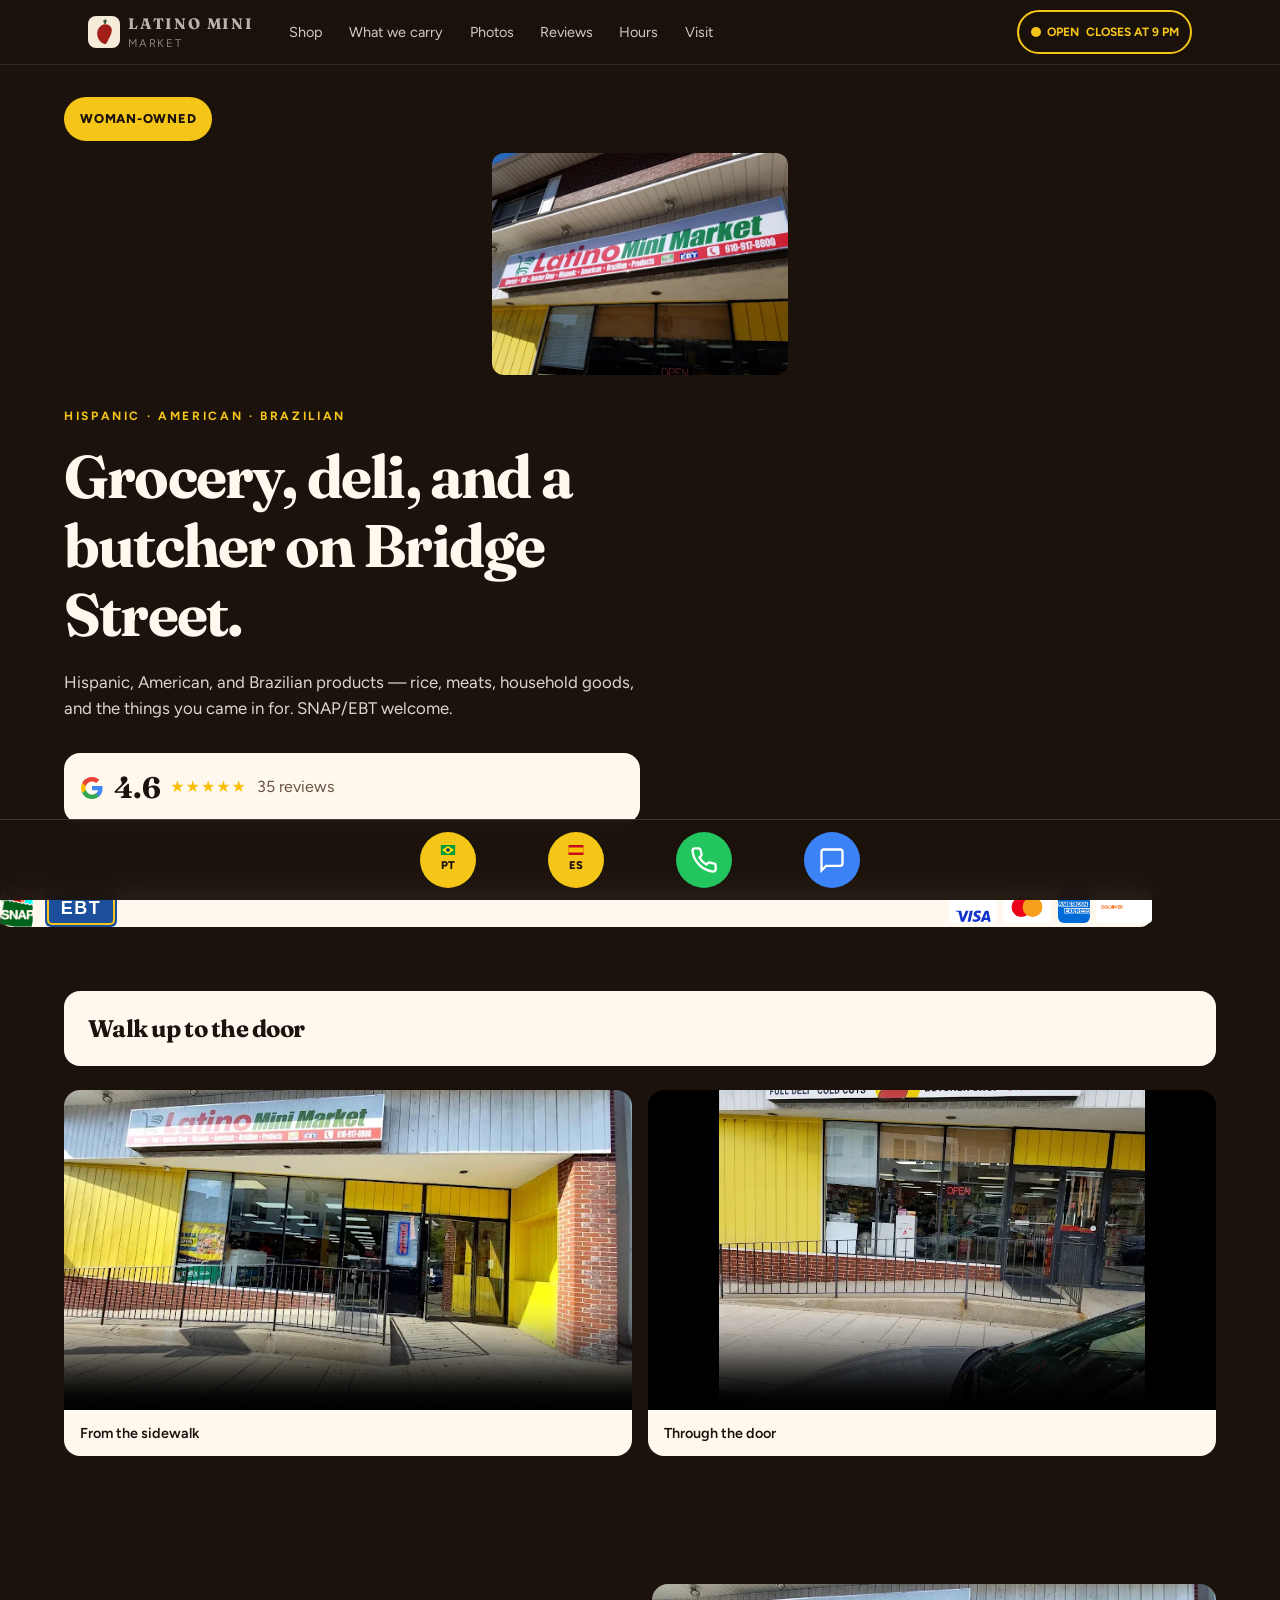
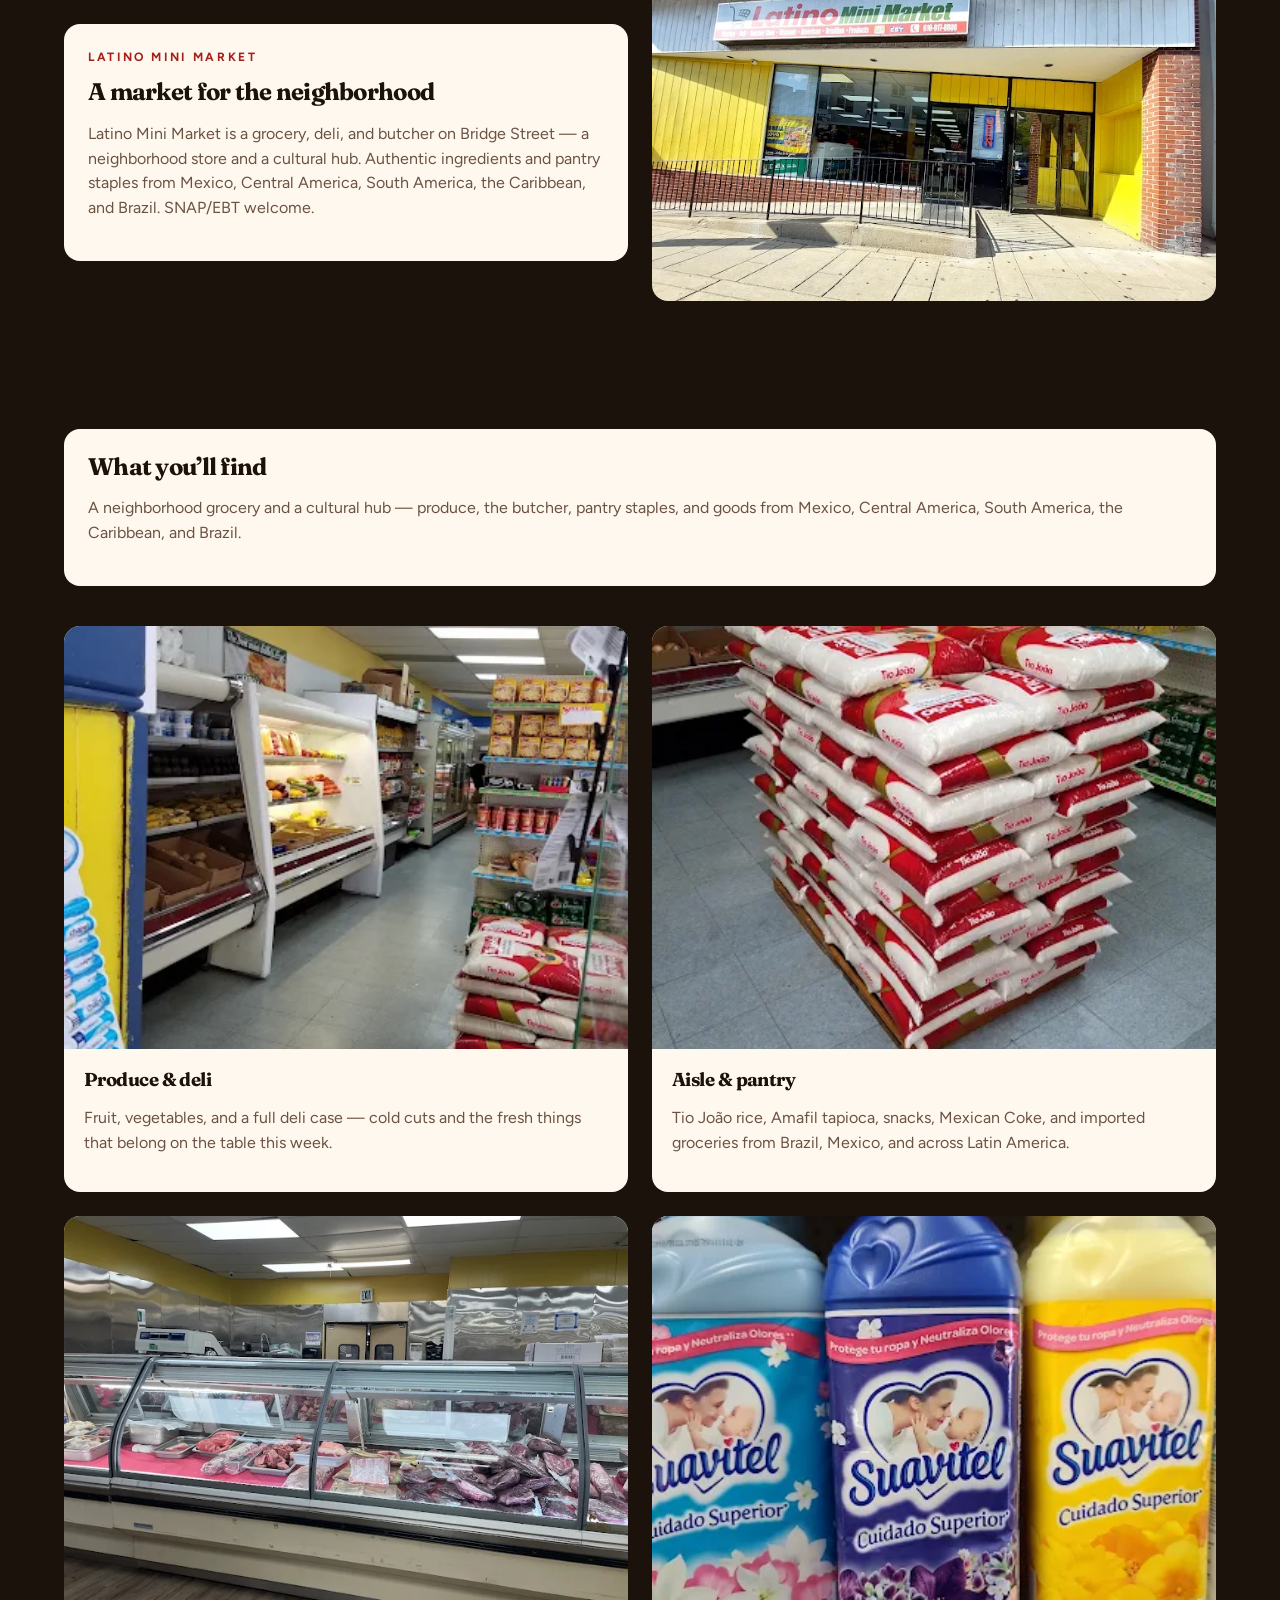
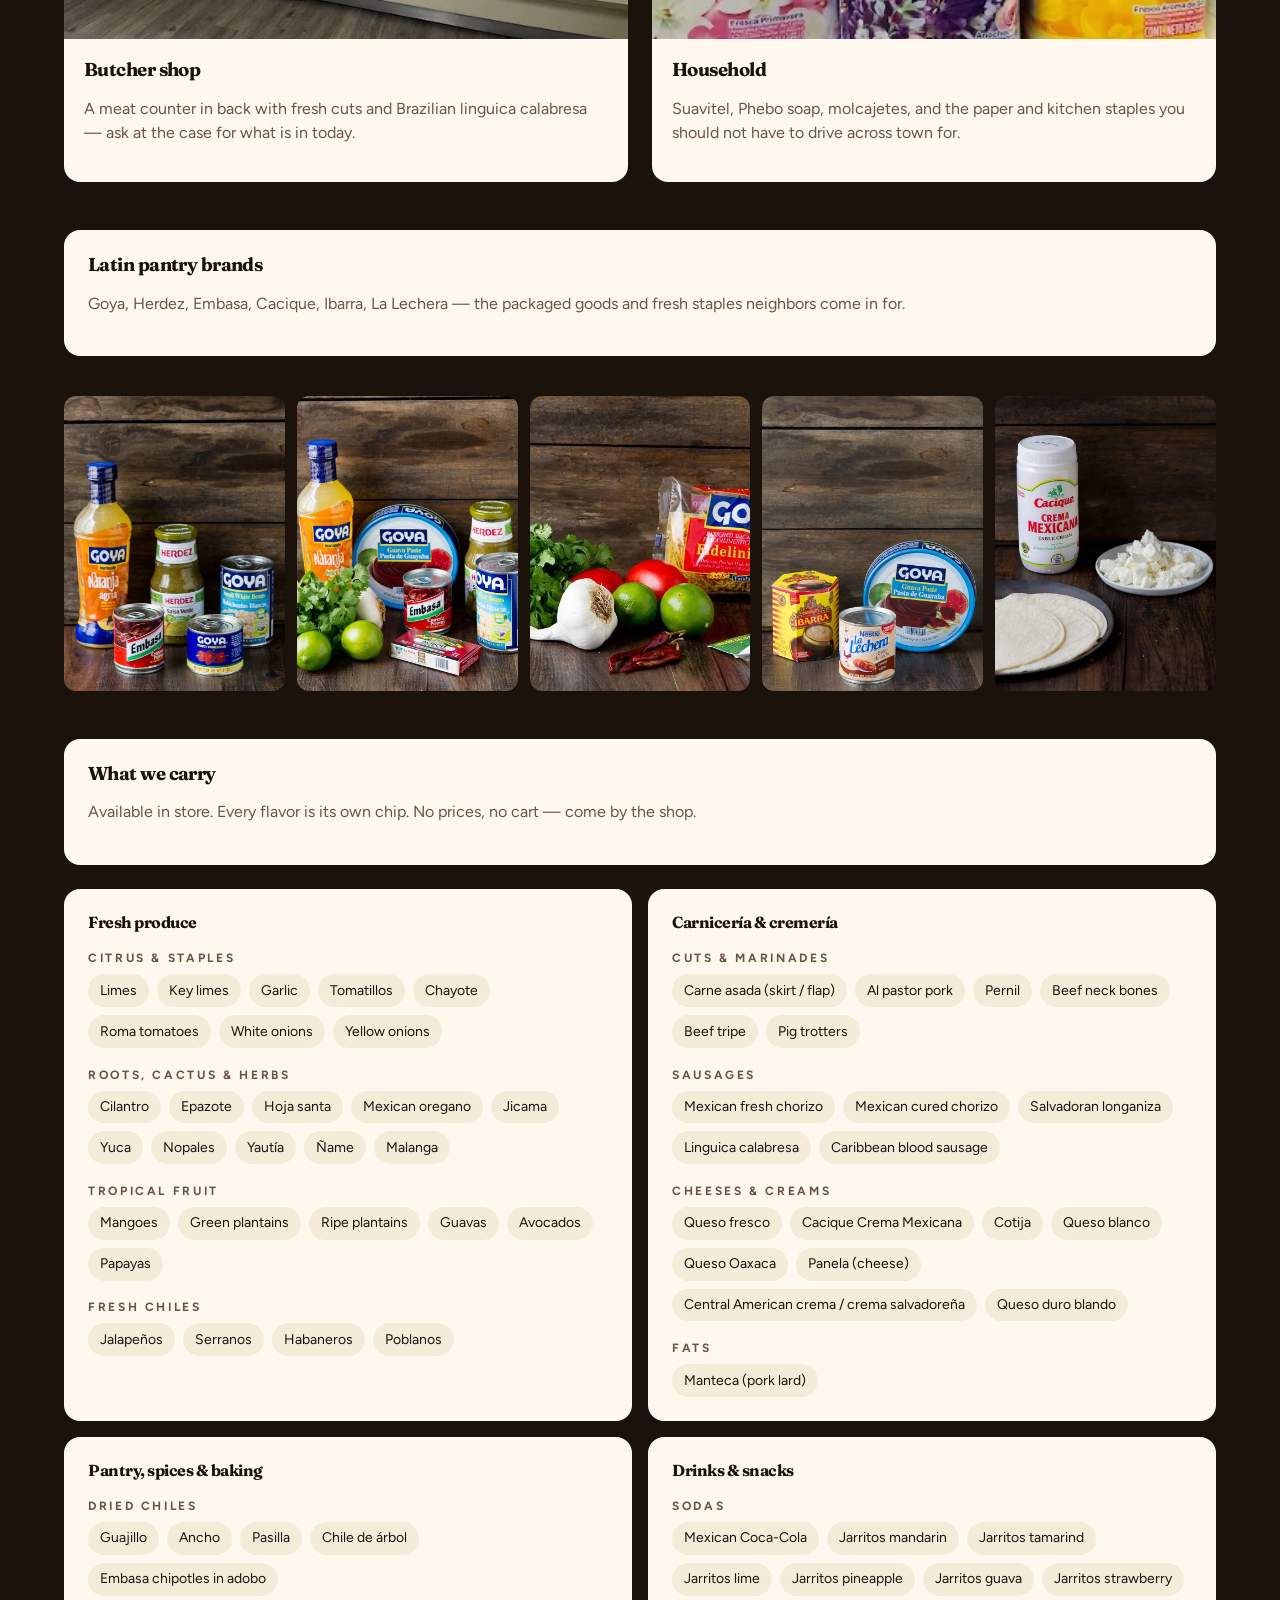
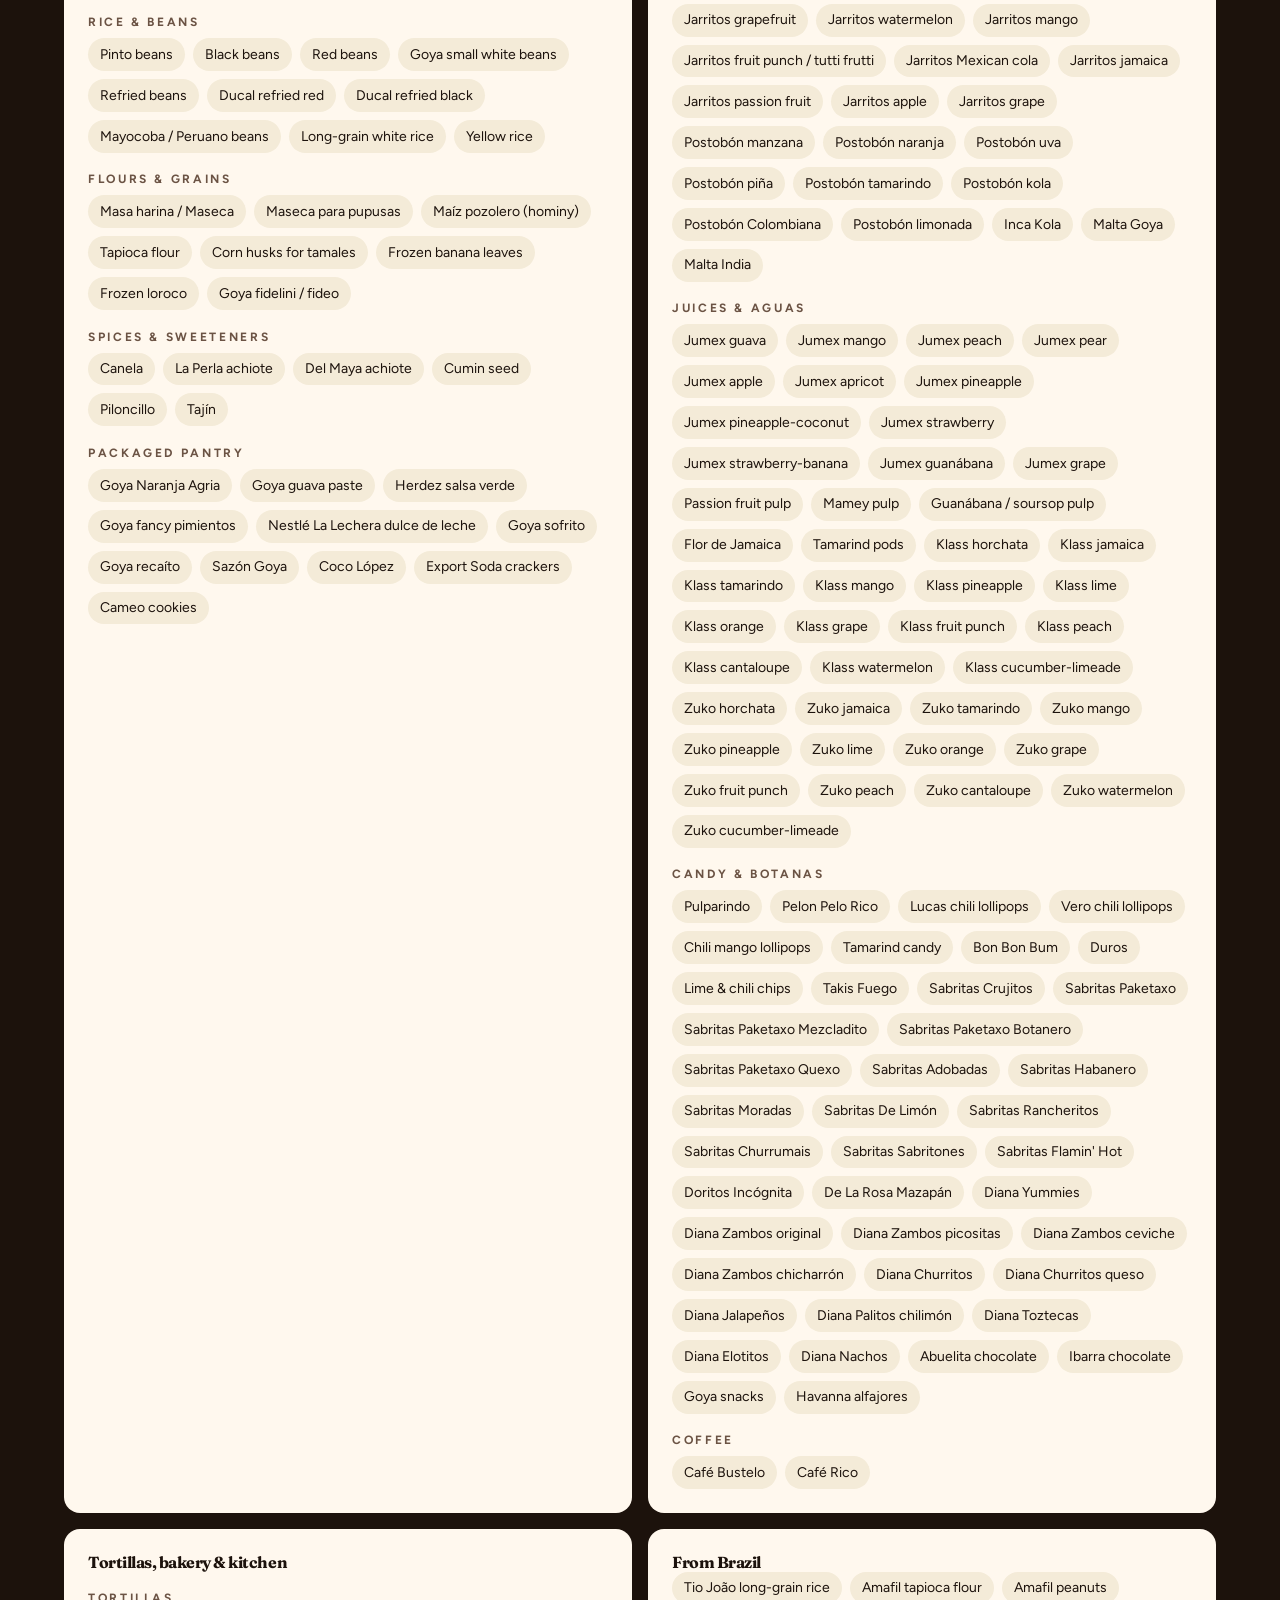
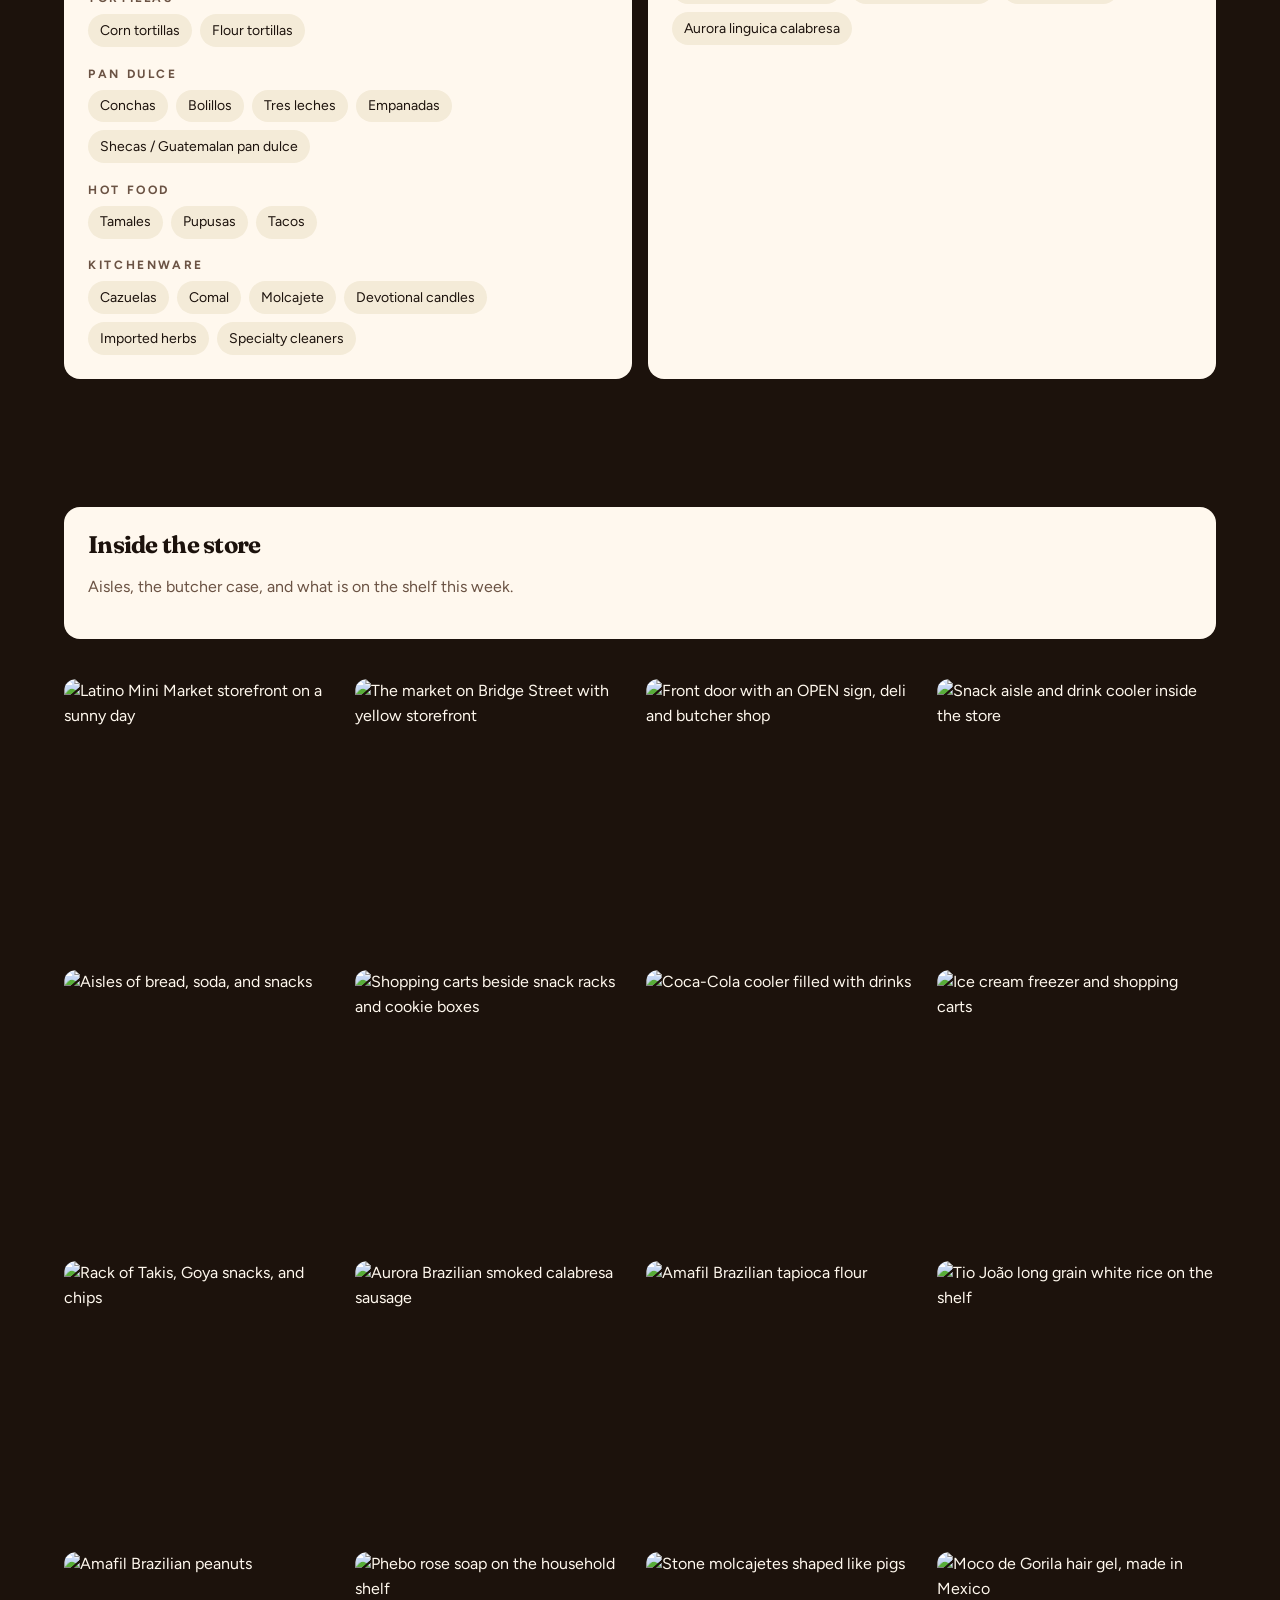
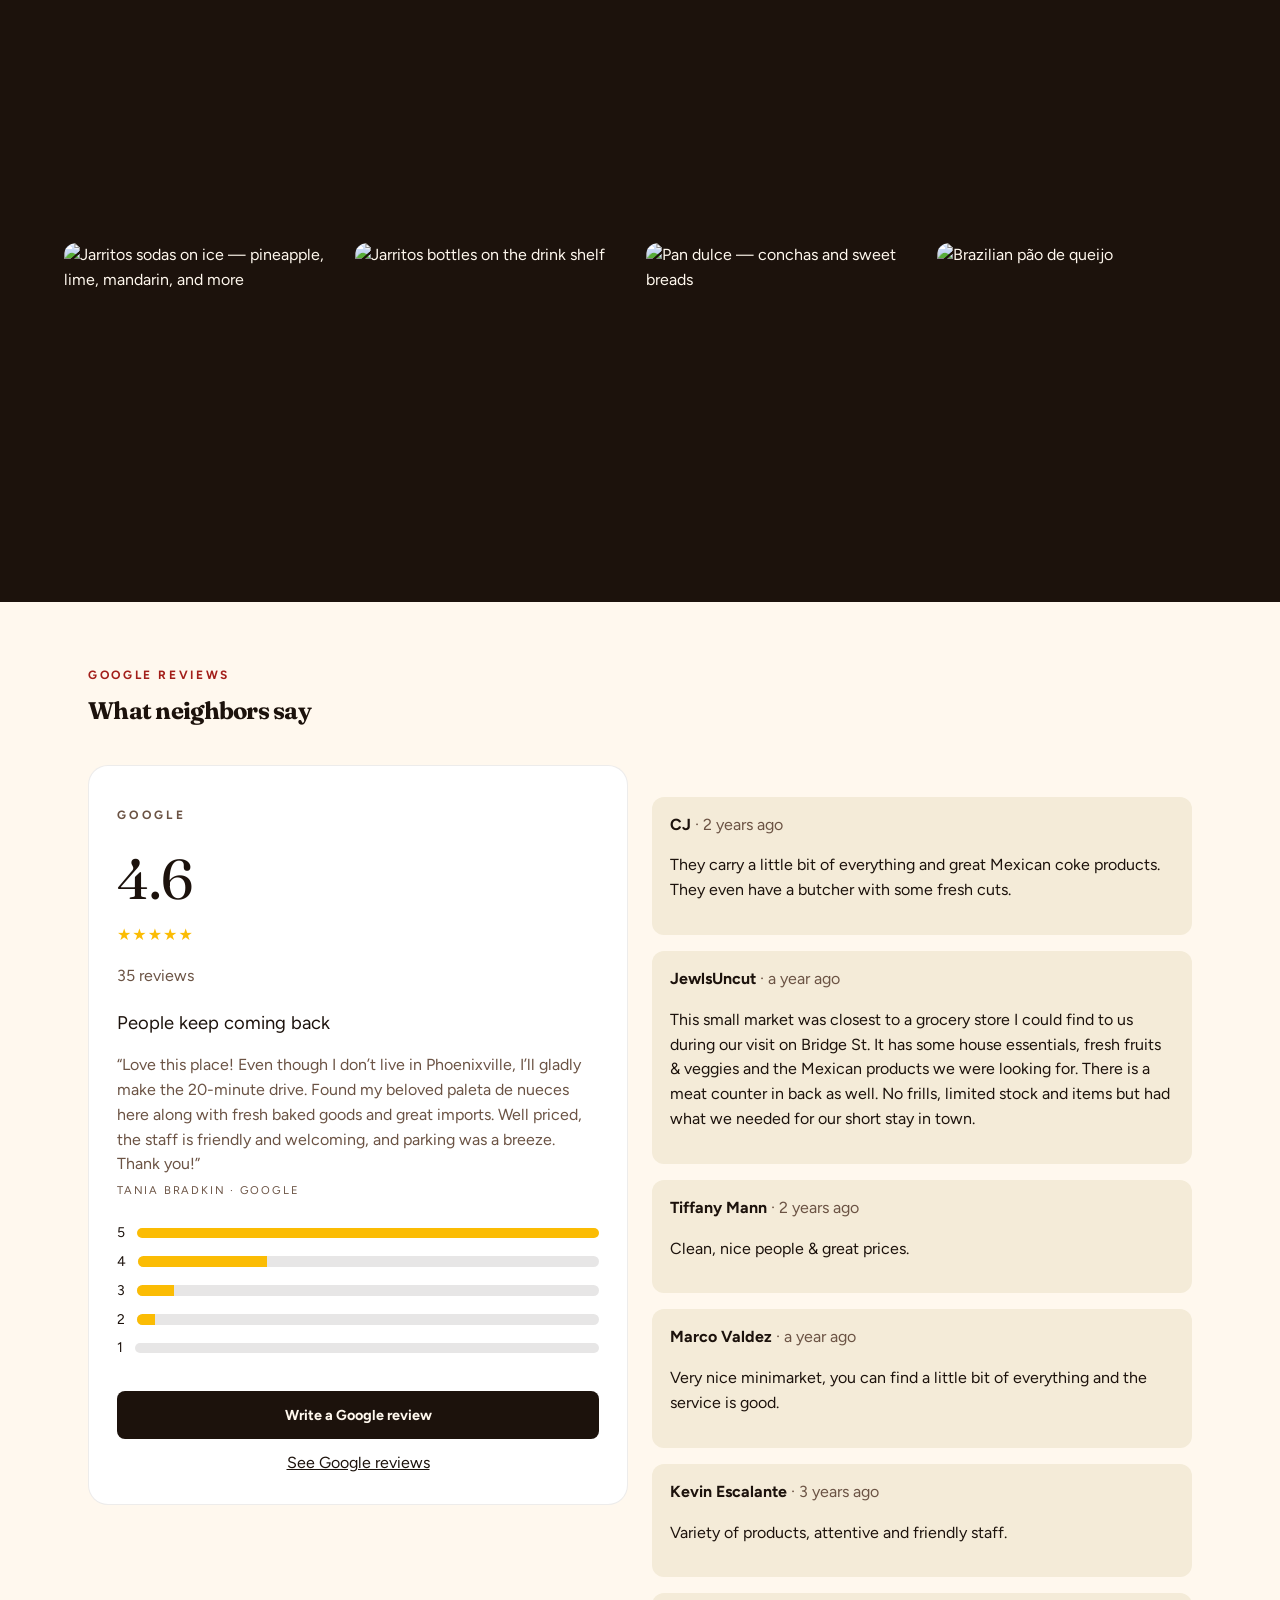
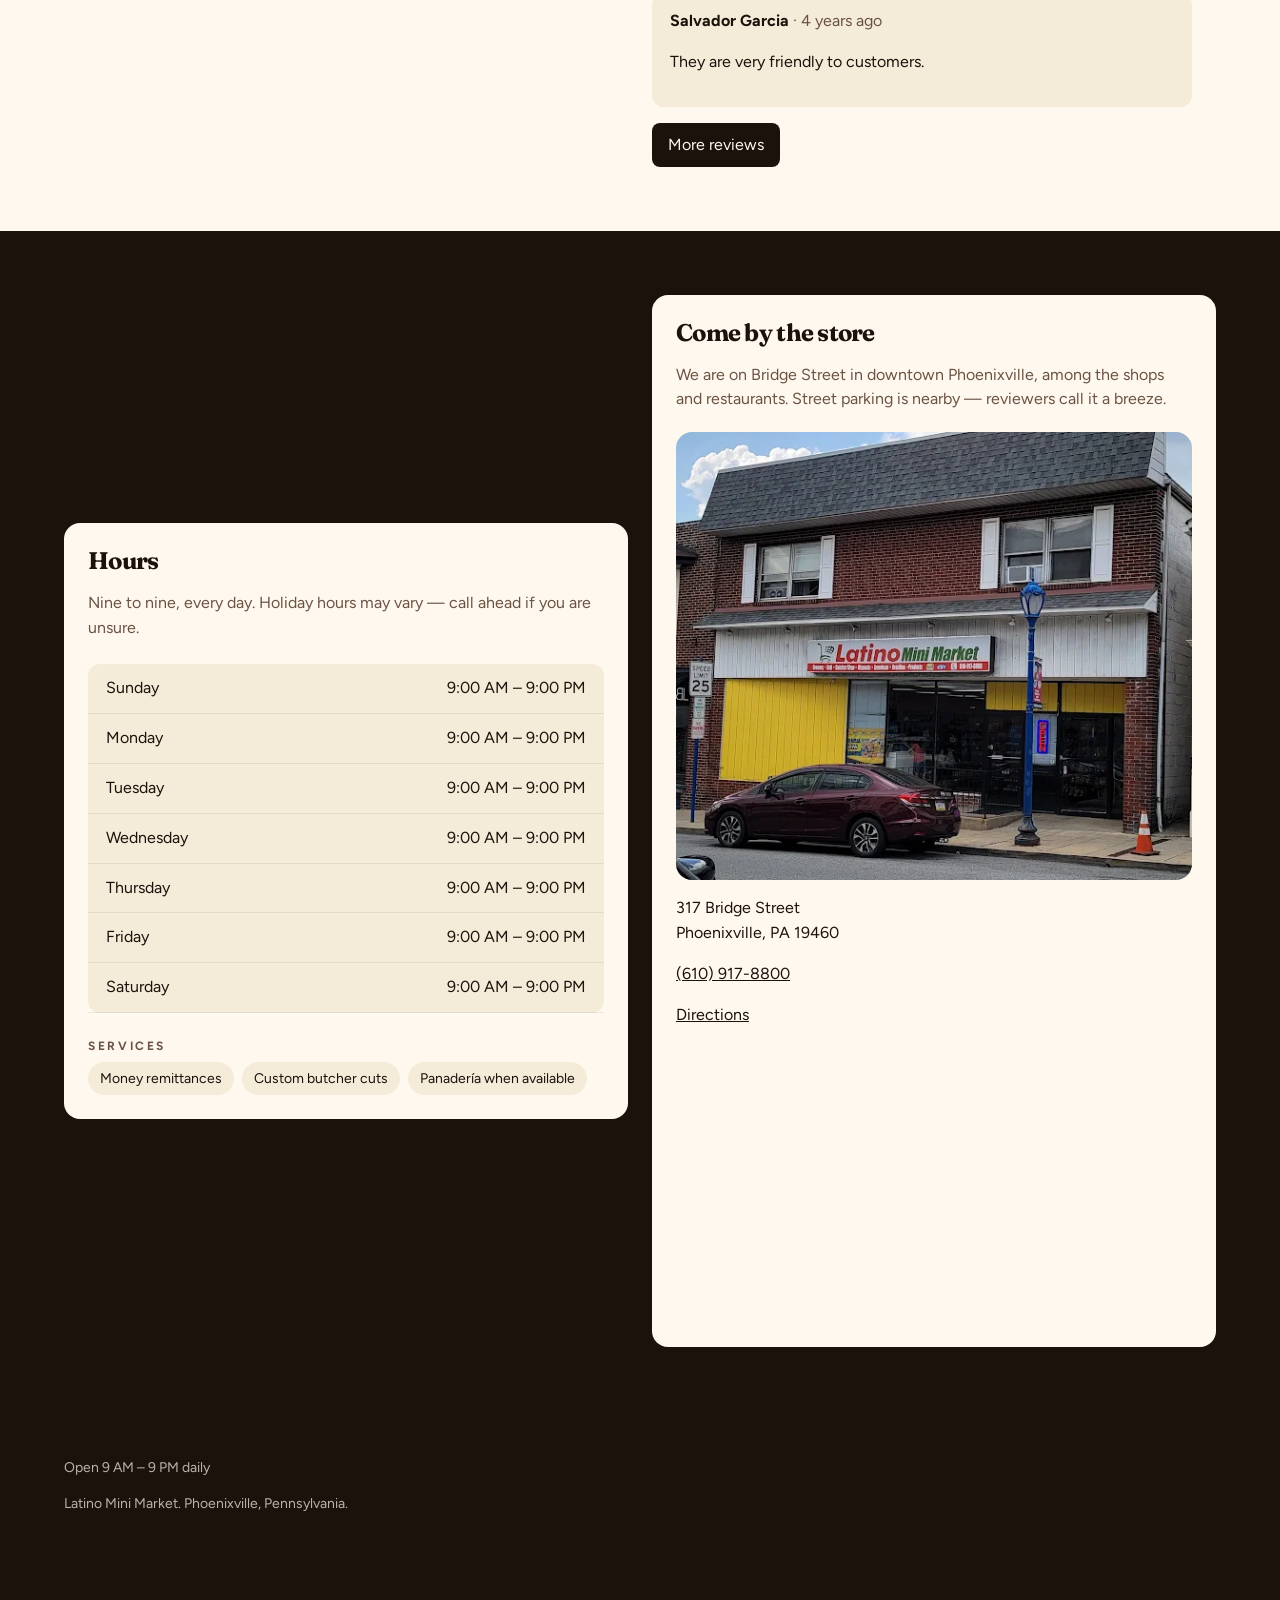
==== docs/index.html @ aafa3a4b "Shrink hero sign and stop autoplaying entrance videos. GitHub Pages was serving a 1200px-wide sign a" ====
<!DOCTYPE html>
<html lang="en">
  <!-- latino-mini-market pages 20260917c -->
  <head>
    <meta charset="utf-8" />
    <meta name="viewport" content="width=device-width, initial-scale=1" />
    <title>Latino Mini Market</title>
    <meta
      name="description"
      content="Latino Mini Market — grocery, deli, and butcher on Bridge Street in Phoenixville, PA. Hispanic, American, and Brazilian products. SNAP/EBT welcome. Open 9 AM–9 PM daily. 317 Bridge St, (610) 917-8800."
    />
    <meta name="theme-color" content="#A31F1A" />
    <link rel="icon" type="image/svg+xml" href="favicon.svg" />
    <link rel="canonical" href="https://sysopx786.github.io/latino-mini-market/" />
    <meta property="og:title" content="Latino Mini Market" />
    <meta property="og:image" content="og.jpg" />
    <link rel="preconnect" href="https://fonts.googleapis.com" />
    <link rel="preconnect" href="https://fonts.gstatic.com" crossorigin />
    <link
      rel="stylesheet"
      href="https://fonts.googleapis.com/css2?family=Figtree:ital,wght@0,400;0,500;0,600;1,400&family=Fraunces:opsz,wght@9..144,500;9..144,600&display=swap"
    />
    <link rel="stylesheet" href="styles.css?v=20260917c" />
  </head>
  <body>
    <header class="header">
      <div class="wrap header-row">
        <a class="brand" href="#top">
          <svg class="mark" viewBox="0 0 32 32" aria-hidden="true">
            <rect width="32" height="32" rx="8" fill="#f4ebd8"/>
            <path d="M15.2 5.2c.2-1.4 1.6-2.2 2.8-1.6.6.3.8 1 .6 1.7L17.8 8c-.4.2-.9.2-1.3 0l-1.3-2.8z" fill="#3d5a40"/>
            <path d="M16.6 8.2c-3.2.4-6.4 3.4-7.2 7.4-1 5.2 1.6 10.2 6.2 12.2 1.4.6 2.8.2 3.4-1.2 1.8-4.2 4.6-8.2 4.8-12.2.2-3.2-2.4-6.6-7.2-6.2z" fill="#a31f1a"/>
          </svg>
          <span><b>Latino Mini</b><span>Market</span></span>
        </a>
        <nav id="nav" class="nav" aria-label="Primary"></nav>
        <div id="status" class="status"></div>
        <button id="menu-btn" class="menu-btn" type="button" aria-label="Menu">
          <svg width="22" height="22" viewBox="0 0 24 24" fill="none" stroke="currentColor" stroke-width="2"><path d="M4 7h16M4 12h16M4 17h16"/></svg>
        </button>
      </div>
      <div id="drawer" class="drawer wrap"></div>
    </header>

    <main id="top">
      <section class="hero wrap" id="hero"></section>
      <div id="facts" class="facts wrap"></div>
      <section class="section wrap" id="entrance">
        <div class="card" id="video-head"></div>
        <div class="video-grid" id="videos"></div>
      </section>
      <section class="section wrap grid-2" id="about"></section>
      <section class="section wrap" id="shop">
        <div class="card" id="shop-head"></div>
        <div class="depts" id="depts"></div>
        <div class="card" id="pantry-head" style="margin-top: 3rem"></div>
        <ul class="gallery pantry-shots" id="pantry-shots"></ul>
        <div class="card" id="stock-intro" style="margin-top: 3rem"></div>
        <div class="stock-grid" id="stock"></div>
      </section>
      <section class="section wrap" id="photos">
        <div class="card" id="photos-head"></div>
        <ul class="gallery" id="gallery"></ul>
      </section>
      <section class="section paper" id="reviews">
        <div class="wrap">
          <div id="reviews-head"></div>
          <div class="grid-2" style="margin-top: 2.5rem; align-items: start">
            <div class="g-card" id="gcard"></div>
            <div>
              <div id="review-list" class="reviews"></div>
              <button id="more" class="more" type="button"></button>
            </div>
          </div>
        </div>
      </section>
      <section class="section wrap grid-2" id="hours">
        <div class="card" id="hours-card"></div>
        <div class="card" id="visit"></div>
      </section>
    </main>

    <footer class="footer wrap" id="footer"></footer>
    <div class="dock"><div class="dock-row" id="dock"></div></div>
    <script src="data.js?v=20260917c"></script>
    <script src="app.js?v=20260917c"></script>
  </body>
</html>
---- docs/styles.css ----
:root {
  --bg: #f4ebd8;
  --surface: #fff8ee;
  --fg: #1c120c;
  --muted: #6b5344;
  --primary: #a31f1a;
  --primary-fg: #fff8ee;
  --signal: #f5c518;
  --signal-fg: #1c120c;
  --call: #22c55e;
  --sms: #3b82f6;
  --google: #fbbc04;
  --card: #ffffff;
  --success: #3d5a40;
  --display: "Fraunces", Georgia, serif;
  --sans: "Figtree", system-ui, sans-serif;
  --dock: calc(5.75rem + env(safe-area-inset-bottom, 0px));
}
* { box-sizing: border-box; }
html { scroll-behavior: smooth; }
body {
  margin: 0;
  font-family: var(--sans);
  background: var(--fg);
  color: var(--primary-fg);
  line-height: 1.55;
  padding-bottom: var(--dock);
}
h1, h2, h3, h4 { font-family: var(--display); letter-spacing: -0.03em; line-height: 1.15; margin: 0; }
img { max-width: 100%; display: block; }
a { color: inherit; }
button { font: inherit; cursor: pointer; border: 0; background: none; color: inherit; }
.wrap { max-width: 72rem; margin: 0 auto; padding: 0 1rem; }
@media (min-width: 640px) { .wrap { padding: 0 1.5rem; } }
.header {
  position: sticky; top: 0; z-index: 40;
  background: rgb(28 18 12 / 0.95);
  border-bottom: 1px solid rgb(255 248 238 / 0.1);
  backdrop-filter: blur(12px);
}
.header-row { display: flex; align-items: center; gap: 0.5rem; height: 4rem; }
.brand { display: flex; min-width: 0; align-items: center; gap: 0.5rem; text-decoration: none; color: var(--primary-fg); }
.brand .mark { width: 2rem; height: 2rem; flex-shrink: 0; }
.brand b { display: block; font-family: var(--display); font-size: 0.95rem; text-transform: uppercase; }
.brand span { display: block; font-size: 0.7rem; letter-spacing: 0.16em; text-transform: uppercase; opacity: 0.7; }
.nav { display: none; gap: 0.25rem; margin-left: 1rem; }
.nav a { padding: 0.5rem 0.7rem; text-decoration: none; font-size: 0.9rem; color: rgb(255 248 238 / 0.8); }
@media (min-width: 1024px) { .nav { display: flex; } .menu-btn { display: none; } }
.menu-btn { margin-left: auto; width: 2.75rem; height: 2.75rem; }
.status {
  display: inline-flex; align-items: center; gap: 0.4rem;
  height: 2.75rem; padding: 0 0.7rem; margin-left: auto;
  border: 2px solid var(--signal); border-radius: 999px;
  color: var(--signal); font-weight: 700; font-size: 0.75rem;
  text-transform: uppercase; animation: flash 1.05s ease-in-out infinite;
  white-space: nowrap;
}
.status.closed { background: var(--signal); color: var(--signal-fg); }
.status-dot { width: 0.65rem; height: 0.65rem; border-radius: 999px; background: var(--signal); animation: pulse 1.05s ease-in-out infinite; }
@keyframes flash {
  0%, 100% { box-shadow: 0 0 0 0 rgb(245 197 24 / 0.85); }
  50% { box-shadow: 0 0 0 16px rgb(245 197 24 / 0); }
}
@keyframes pulse { 50% { opacity: 0.35; transform: scale(0.72); } }
.drawer { display: none; padding: 0.75rem 1rem 1.25rem; background: var(--bg); color: var(--fg); }
.drawer.open { display: grid; gap: 0.15rem; }
.drawer-bar { display: flex; align-items: center; justify-content: space-between; gap: 0.75rem; margin: 0 -0.25rem 0.25rem; }
.drawer-bar a, .drawer-bar button { min-height: 2.75rem; font-weight: 700; }
.drawer a { padding: 0.75rem; text-decoration: none; border-radius: 8px; color: var(--fg); }
.drawer-actions { display: grid; grid-template-columns: 1fr 1fr 1fr; gap: 0.5rem; margin-top: 0.75rem; }
.drawer-actions a { display: flex; min-height: 2.75rem; align-items: center; justify-content: center; font-size: 0.75rem; font-weight: 700; color: #fff; }
.drawer-actions .call { background: var(--call); }
.drawer-actions .sms { background: var(--sms); }
.drawer-actions .dir { background: var(--primary); }
.drawer-meta { margin: 0.75rem 0 0; font-size: 0.875rem; color: var(--muted); }
.hero { padding: 2rem 0 4rem; }
.owned-hero {
  display: inline-flex; align-items: center; min-height: 2.75rem;
  margin: 0 0 0.75rem; padding: 0 1rem; border-radius: 999px;
  background: var(--signal); color: var(--signal-fg);
  font-size: 0.8rem; font-weight: 800; letter-spacing: 0.06em; text-transform: uppercase;
}
.sign { max-width: 16.5rem; margin: 0 auto; border-radius: 12px; overflow: hidden; background: var(--fg); }
@media (min-width: 640px) { .sign { max-width: 18.5rem; } }
.sign img { width: 100%; height: auto; display: block; }
.kicker { margin-top: 2rem; font-size: 0.75rem; font-weight: 700; letter-spacing: 0.22em; text-transform: uppercase; color: var(--signal); }
.hero h1 { margin-top: 1rem; max-width: 40rem; font-size: clamp(2rem, 5vw, 3.75rem); }
.lede { margin-top: 1.25rem; max-width: 36rem; font-size: 1.05rem; color: rgb(255 248 238 / 0.85); }
.g-pill {
  margin-top: 2rem; display: flex; align-items: center; gap: 0.6rem;
  max-width: 36rem; padding: 0.75rem 1rem; border-radius: 1rem;
  background: var(--surface); color: var(--fg); text-decoration: none;
}
.g-pill b { font-family: var(--display); font-size: 1.85rem; }
.stars { color: var(--google); letter-spacing: 1px; }
.facts { border-radius: 12px; background: var(--surface); color: var(--fg); padding: 0.75rem 1rem; }
.pay-row { display: flex; flex-wrap: wrap; align-items: center; justify-content: center; gap: 0.75rem 1.5rem; }
@media (min-width: 640px) { .pay-row { justify-content: space-between; } }
.pay-ebt { display: flex; align-items: center; gap: 0.75rem; }
.pay-ebt img { height: 2.5rem; width: auto; }
.pay-cards { display: flex; align-items: center; gap: 0.4rem; list-style: none; margin: 0; padding: 0; }
.pay-cards img { height: 2rem; width: auto; }
.pay-cards img[alt="American Express"] { width: 2rem; height: 2rem; object-fit: cover; border-radius: 6px; }
.facts { padding: 0; margin: 0; }
.video-grid { display: grid; gap: 1rem; margin-top: 1.5rem; }
@media (min-width: 1024px) { .video-grid { grid-template-columns: 1fr 1fr; } }
.video-grid figure { margin: 0; overflow: hidden; border-radius: 16px; background: var(--fg); }
.video-grid video { display: block; width: 100%; aspect-ratio: 16 / 9; background: #000; }
.video-grid figcaption { background: var(--surface); color: var(--fg); padding: 0.75rem 1rem; font-size: 0.9rem; font-weight: 600; }
.section { padding: 4rem 0; }
.grid-2 { display: grid; gap: 1.5rem; }
@media (min-width: 1024px) { .grid-2 { grid-template-columns: 1fr 1fr; align-items: center; } }
.photo { width: 100%; border-radius: 16px; object-fit: cover; max-height: 28rem; }
.card { background: var(--surface); color: var(--fg); border-radius: 16px; padding: 1.5rem; }
.owned {
  display: inline-flex; align-items: center; min-height: 2.75rem;
  margin: 0 0 0.75rem; padding: 0 1rem; border-radius: 999px;
  background: var(--surface); color: var(--fg); font-size: 0.875rem; font-weight: 700;
}
.about-photo { margin: 0; }
.depts { display: grid; gap: 1.5rem; margin-top: 2.5rem; }
@media (min-width: 640px) { .depts { grid-template-columns: 1fr 1fr; } }
.dept { overflow: hidden; border-radius: 16px; background: var(--surface); color: var(--fg); }
.dept img { aspect-ratio: 4/3; width: 100%; object-fit: cover; }
.dept div { padding: 1.25rem; }
.muted { color: var(--muted); }
.pills { display: flex; flex-wrap: wrap; gap: 0.5rem; margin: 0; padding: 0; list-style: none; }
.pills li { background: var(--bg); color: var(--fg); border-radius: 999px; padding: 0.35rem 0.75rem; font-size: 0.875rem; }
.stock-grid { display: grid; gap: 1rem; margin-top: 1.5rem; }
@media (min-width: 1024px) { .stock-grid { grid-template-columns: 1fr 1fr; } }
.gallery { display: grid; grid-template-columns: 1fr 1fr; gap: 0.75rem; margin-top: 2.5rem; padding: 0; list-style: none; }
@media (min-width: 640px) { .gallery { grid-template-columns: 1fr 1fr 1fr; } }
@media (min-width: 1024px) { .gallery { grid-template-columns: 1fr 1fr 1fr 1fr; } }
.gallery img { aspect-ratio: 1; width: 100%; object-fit: cover; border-radius: 12px; }
.pantry-shots { grid-template-columns: 1fr 1fr; }
.pantry-shots img { aspect-ratio: 3/4; object-position: bottom; }
@media (min-width: 640px) { .pantry-shots { grid-template-columns: 1fr 1fr 1fr; } }
@media (min-width: 1024px) { .pantry-shots { grid-template-columns: repeat(5, 1fr); }
.paper { background: var(--surface); color: var(--fg); }
.g-card { background: var(--card); border-radius: 1.25rem; padding: 1.75rem; border: 1px solid rgb(28 18 12 / 0.08); }
.hist { display: flex; align-items: center; gap: 0.75rem; font-size: 0.875rem; }
.bar { flex: 1; height: 0.65rem; background: rgb(28 18 12 / 0.1); border-radius: 999px; overflow: hidden; }
.bar > span { display: block; height: 100%; background: var(--google); }
.write {
  display: flex; min-height: 3rem; align-items: center; justify-content: center;
  margin-top: 2rem; border-radius: 8px; background: var(--fg); color: var(--primary-fg);
  text-decoration: none; font-weight: 700; font-size: 0.9rem;
}
.reviews { display: grid; gap: 1rem; margin-top: 2rem; }
.review { background: var(--bg); border-radius: 12px; padding: 1rem 1.1rem; }
.hours li { display: flex; justify-content: space-between; padding: 0.75rem 1.1rem; border-bottom: 1px solid rgb(28 18 12 / 0.08); list-style: none; }
.hours { margin: 1.5rem 0 0; padding: 0; background: var(--bg); border-radius: 12px; }
.map { margin-top: 1rem; border: 0; width: 100%; height: 16rem; border-radius: 12px; }
.footer { padding: 2rem 0 1rem; color: rgb(255 248 238 / 0.7); font-size: 0.875rem; }
.dock {
  position: fixed; inset: auto 0 0 0; z-index: 50;
  background: rgb(28 18 12 / 0.95);
  border-top: 1px solid rgb(255 248 238 / 0.15);
  padding: 0.75rem 0.75rem max(0.75rem, env(safe-area-inset-bottom));
  backdrop-filter: blur(12px);
}
.dock-row { max-width: 32rem; margin: 0 auto; display: grid; grid-template-columns: 1fr 1fr 1fr 1fr; justify-items: center; }
.circle {
  width: 3.5rem; height: 3.5rem; border-radius: 999px; display: flex; flex-direction: column;
  align-items: center; justify-content: center; gap: 2px; text-decoration: none; font-weight: 800; font-size: 0.7rem;
}
.lang { background: var(--signal); color: var(--signal-fg); }
.call { background: var(--call); color: #fff; }
.sms { background: var(--sms); color: #fff; }
.more { margin-top: 1rem; min-height: 2.75rem; padding: 0 1rem; border-radius: 8px; background: var(--fg); color: var(--primary-fg); }
@media (prefers-reduced-motion: reduce) {
  .status, .status-dot { animation: none; }
}
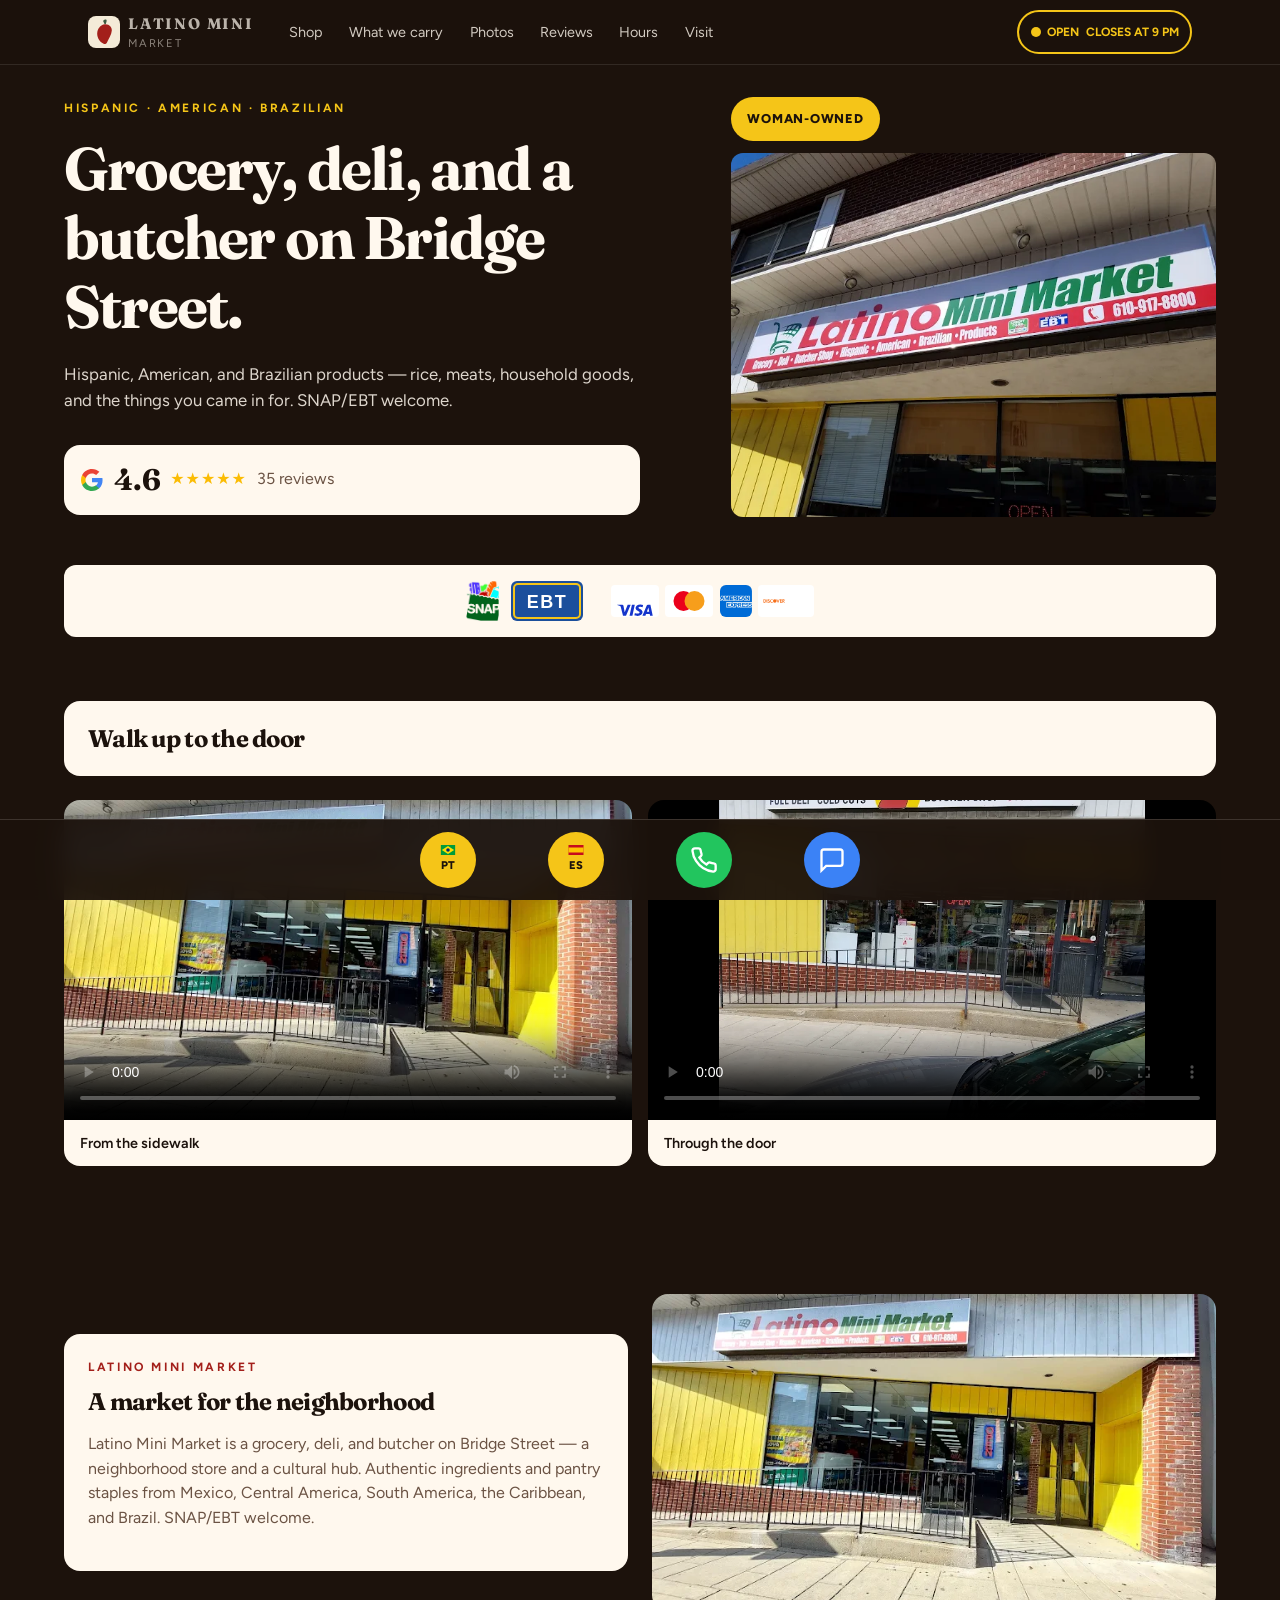
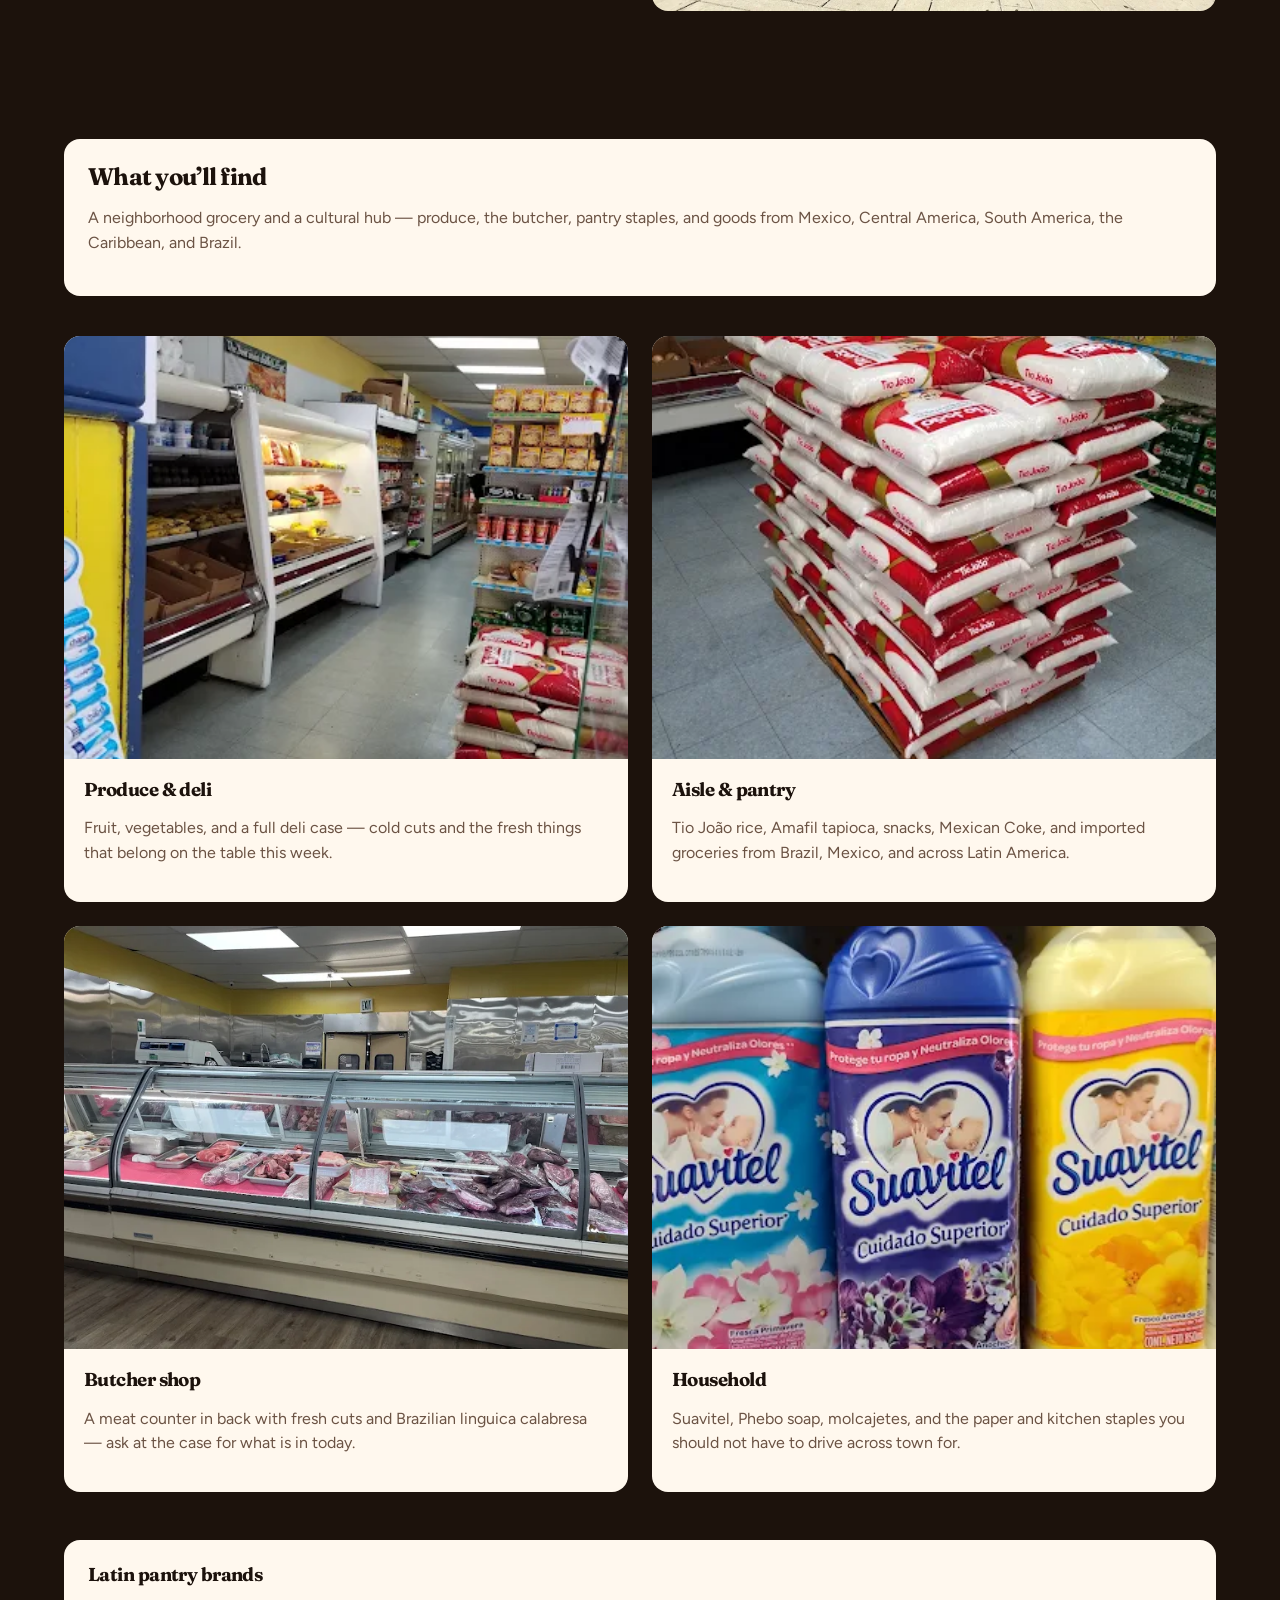
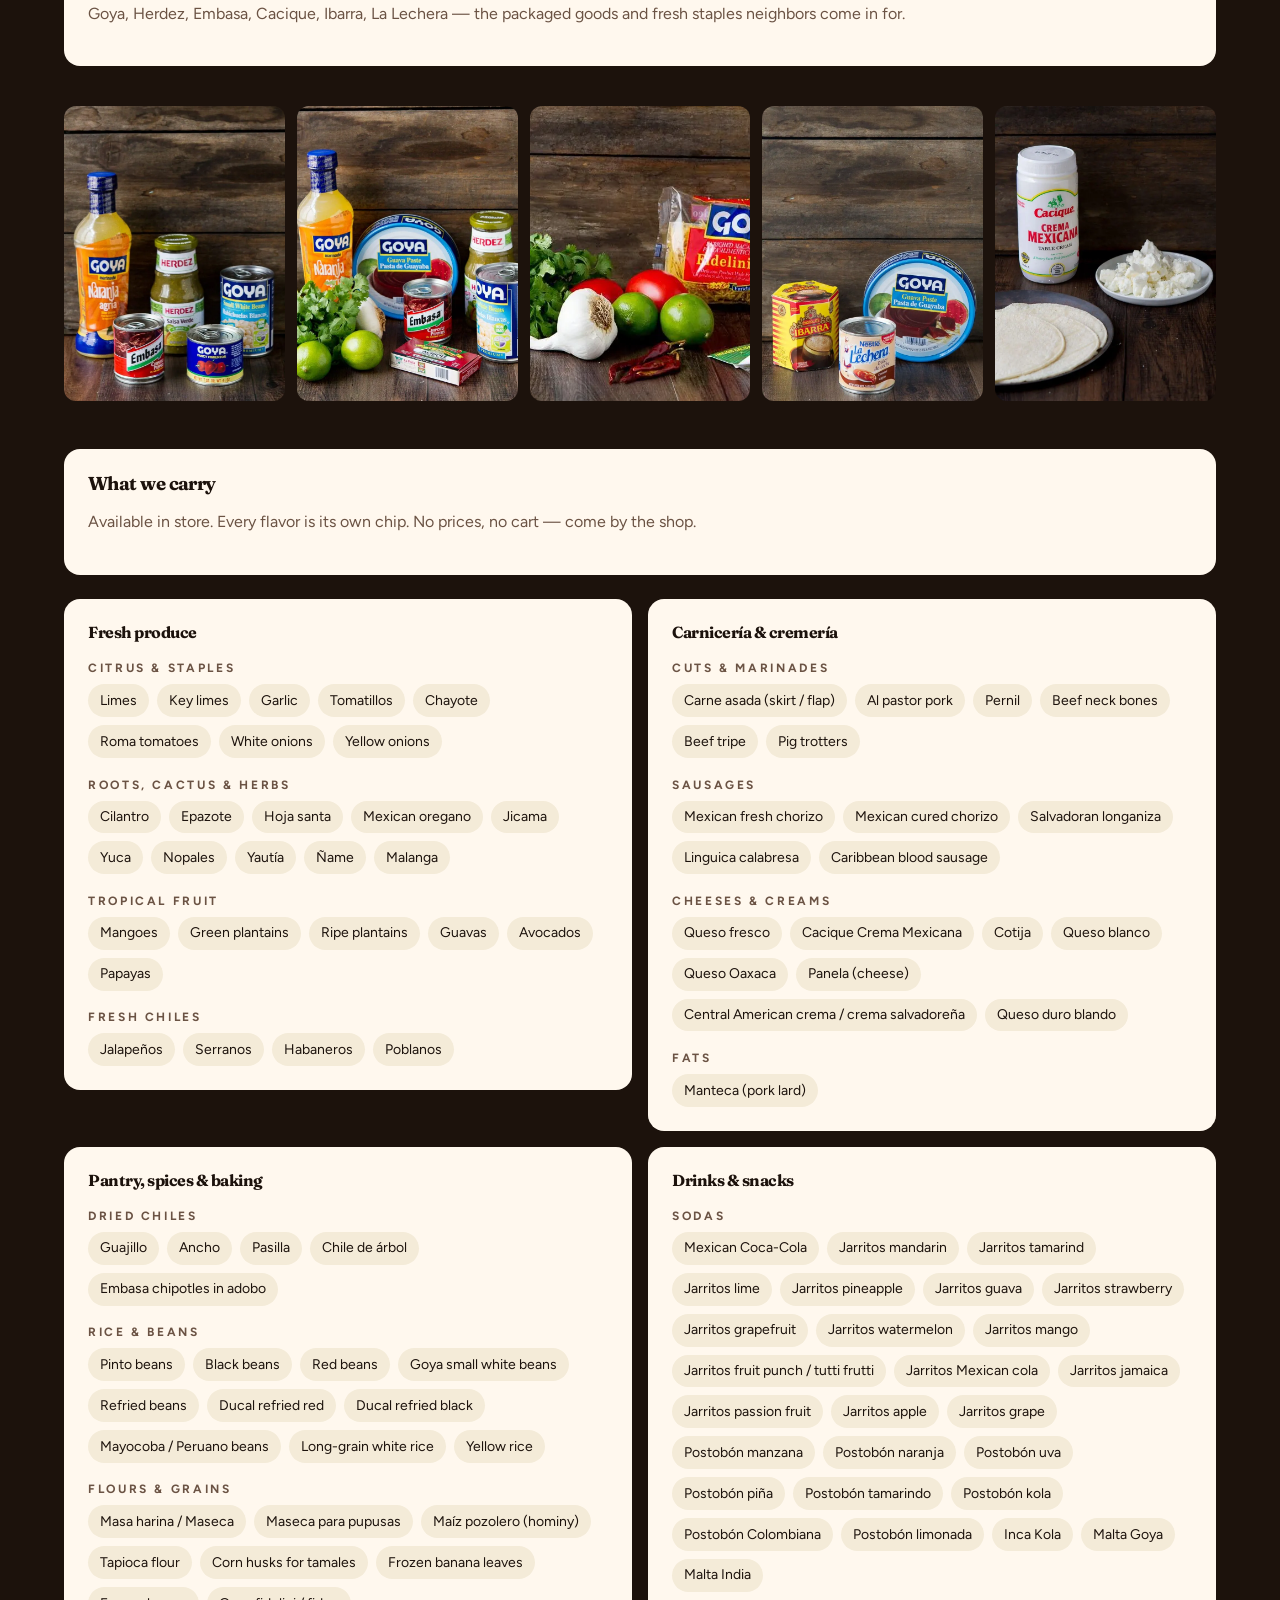
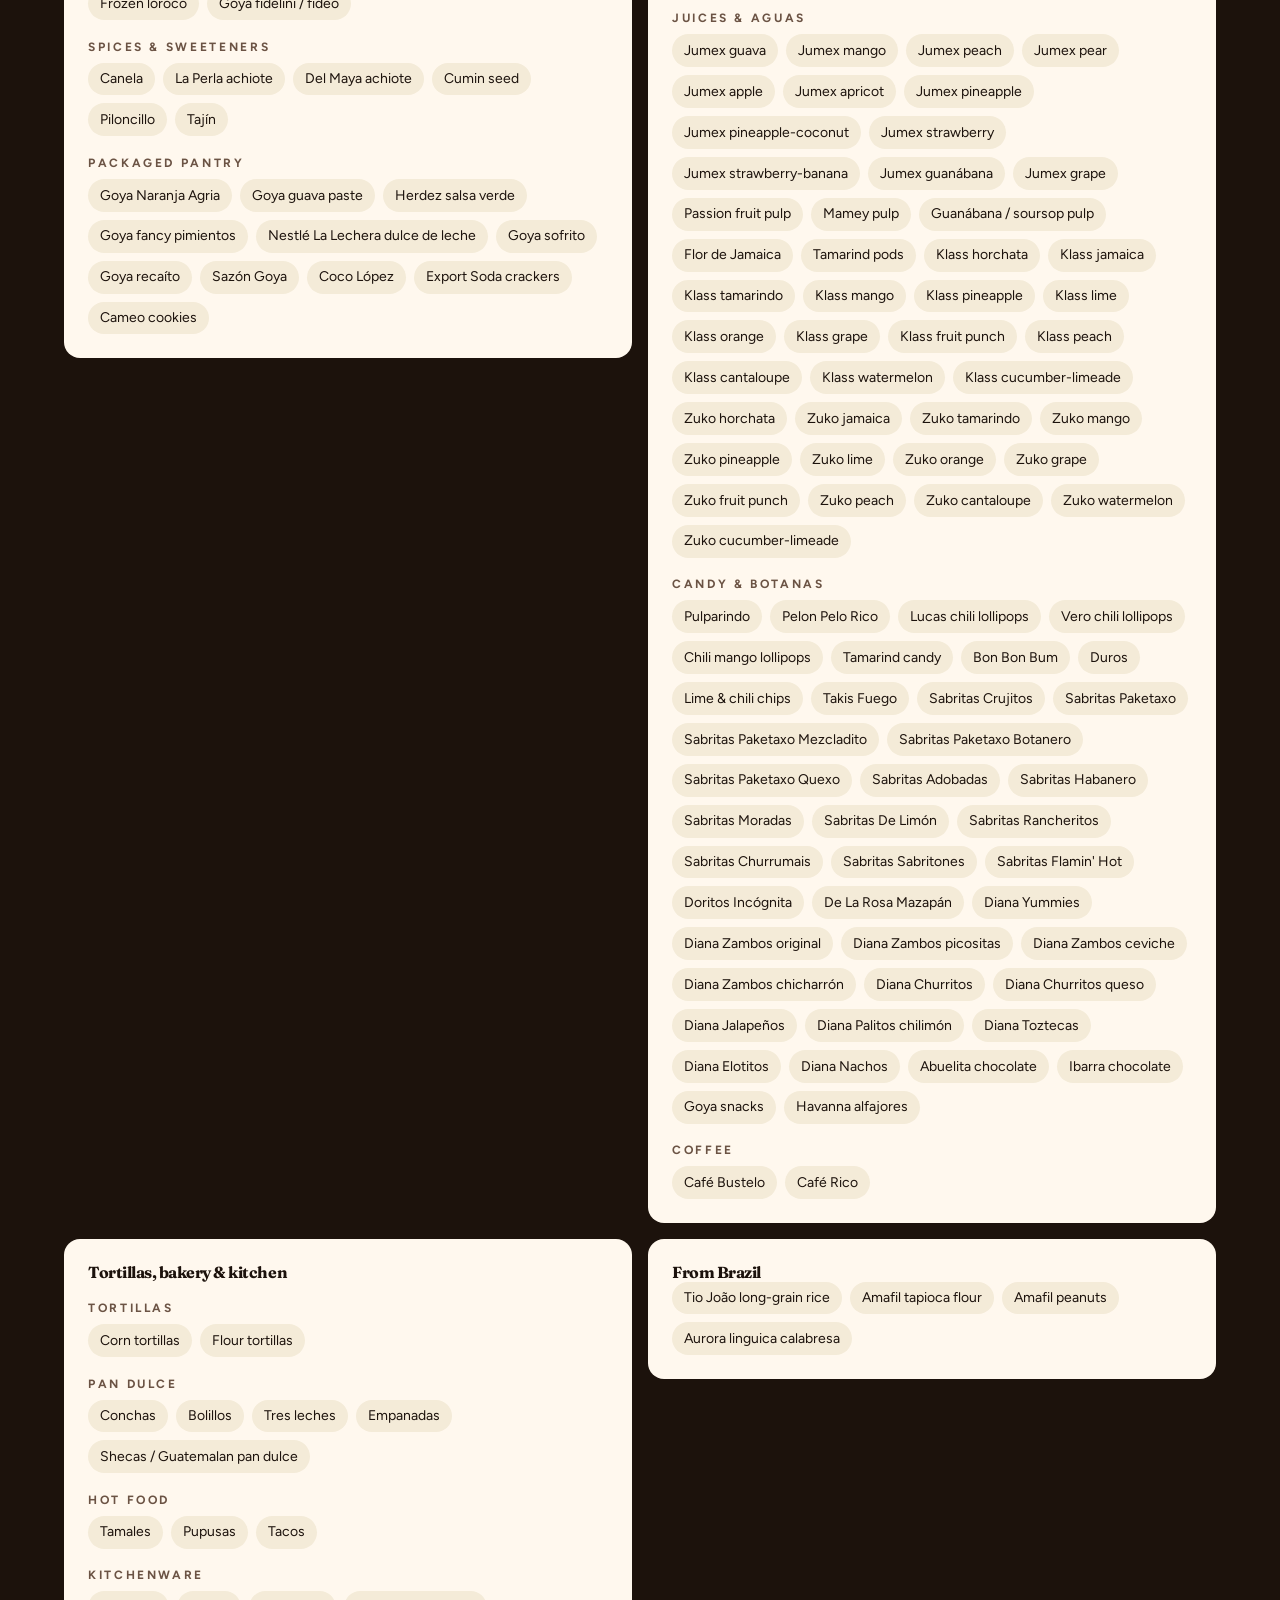
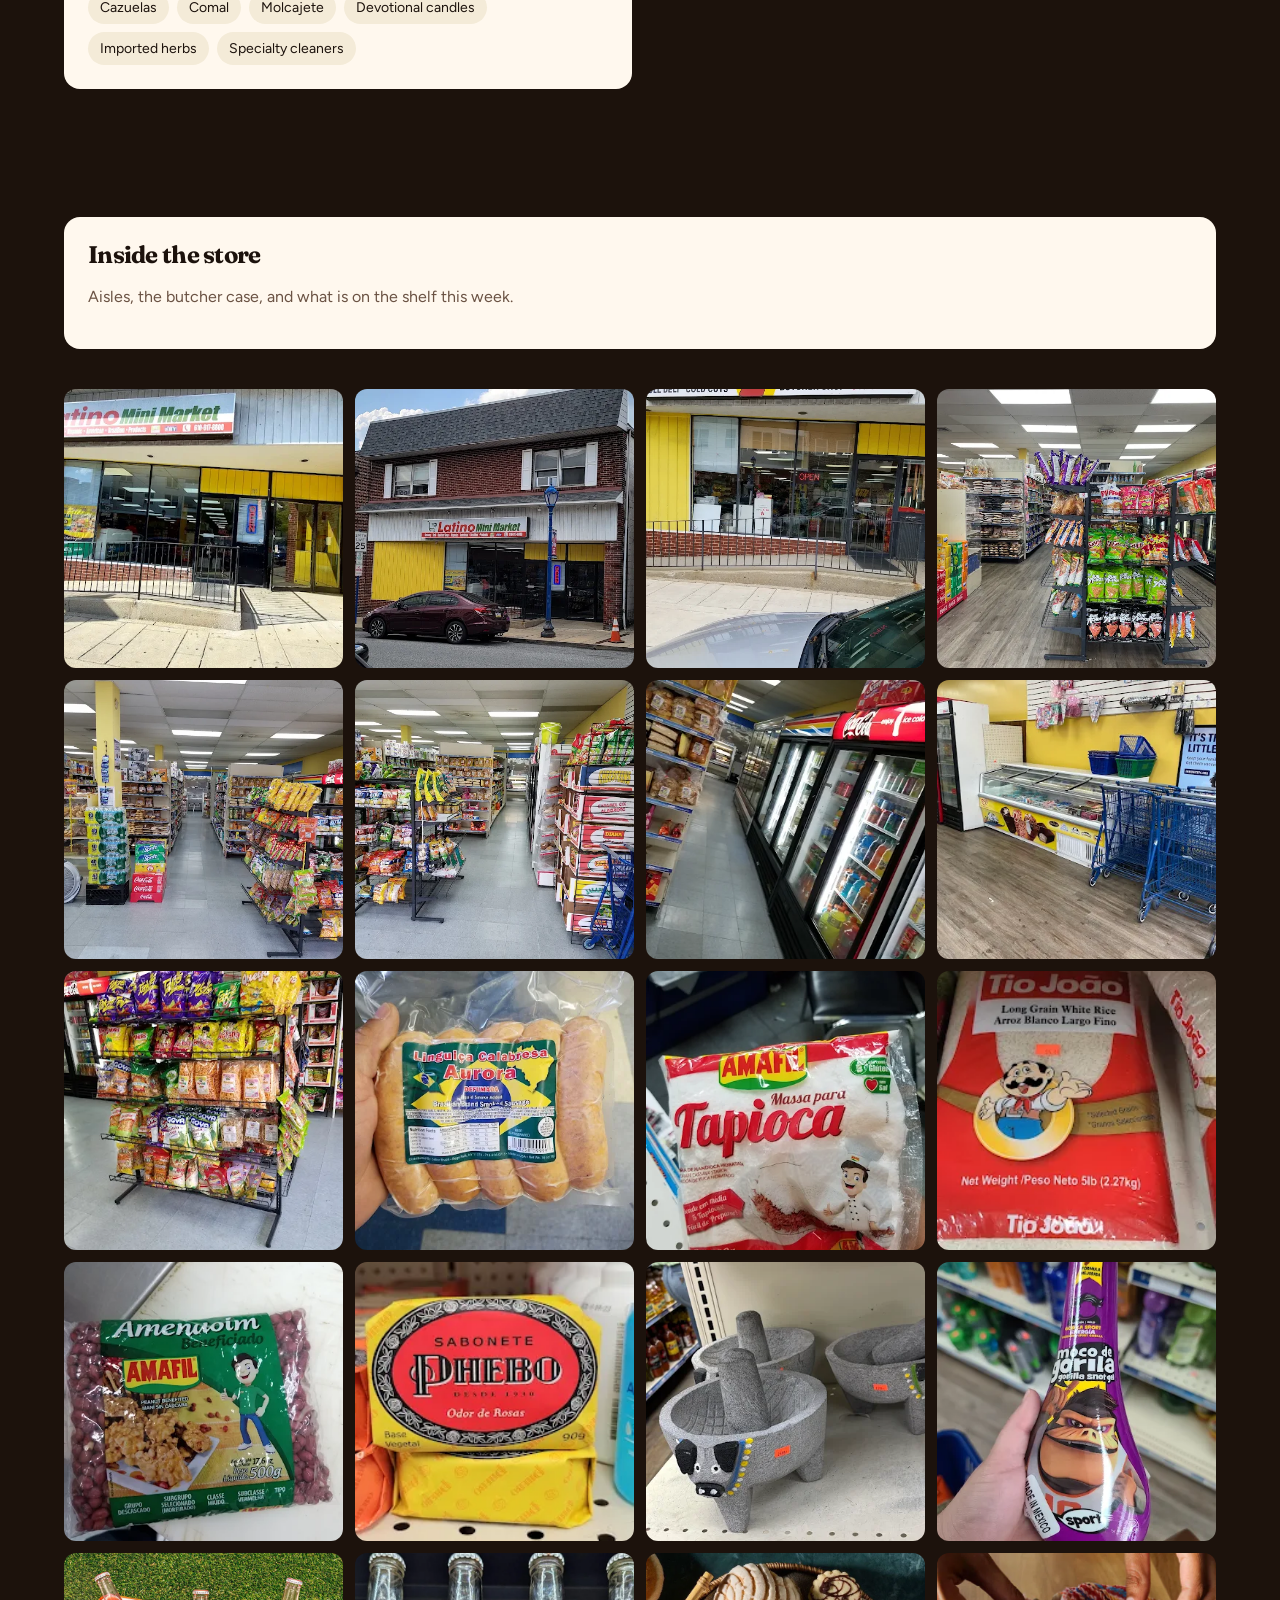
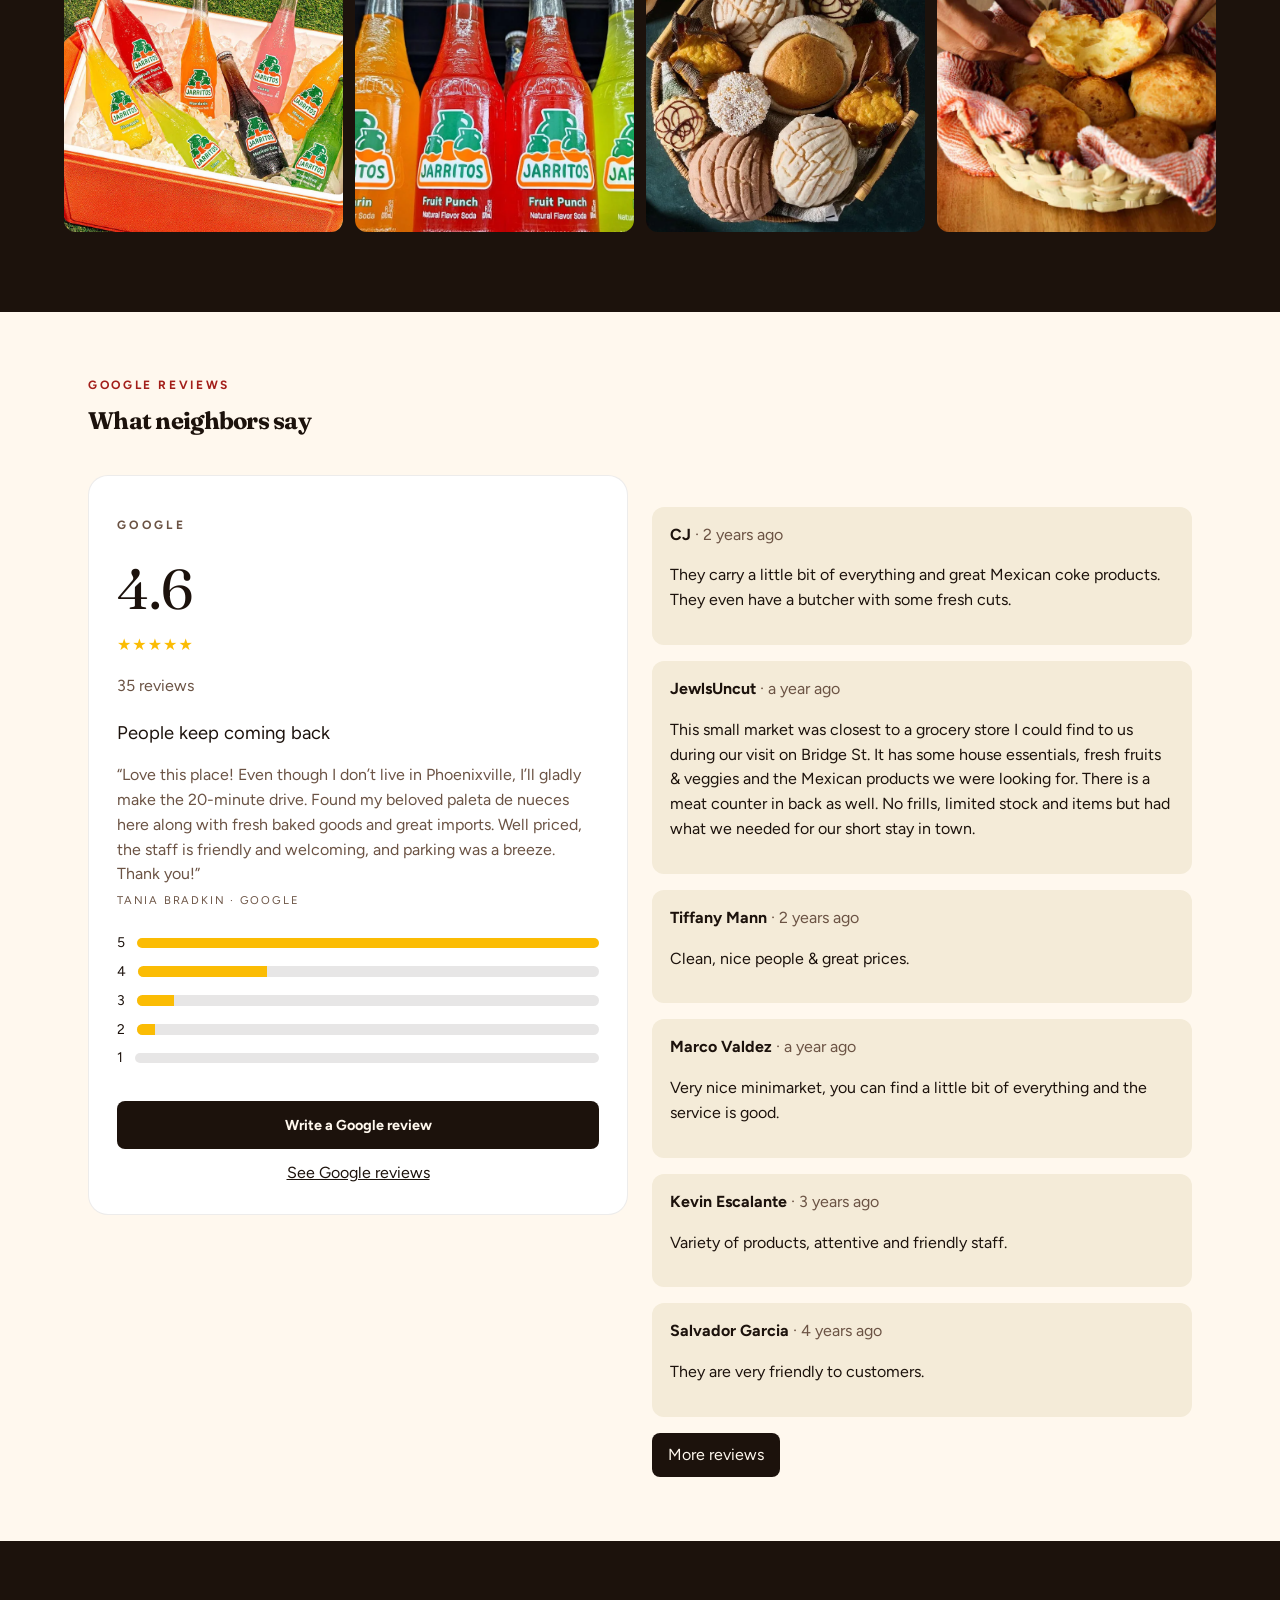
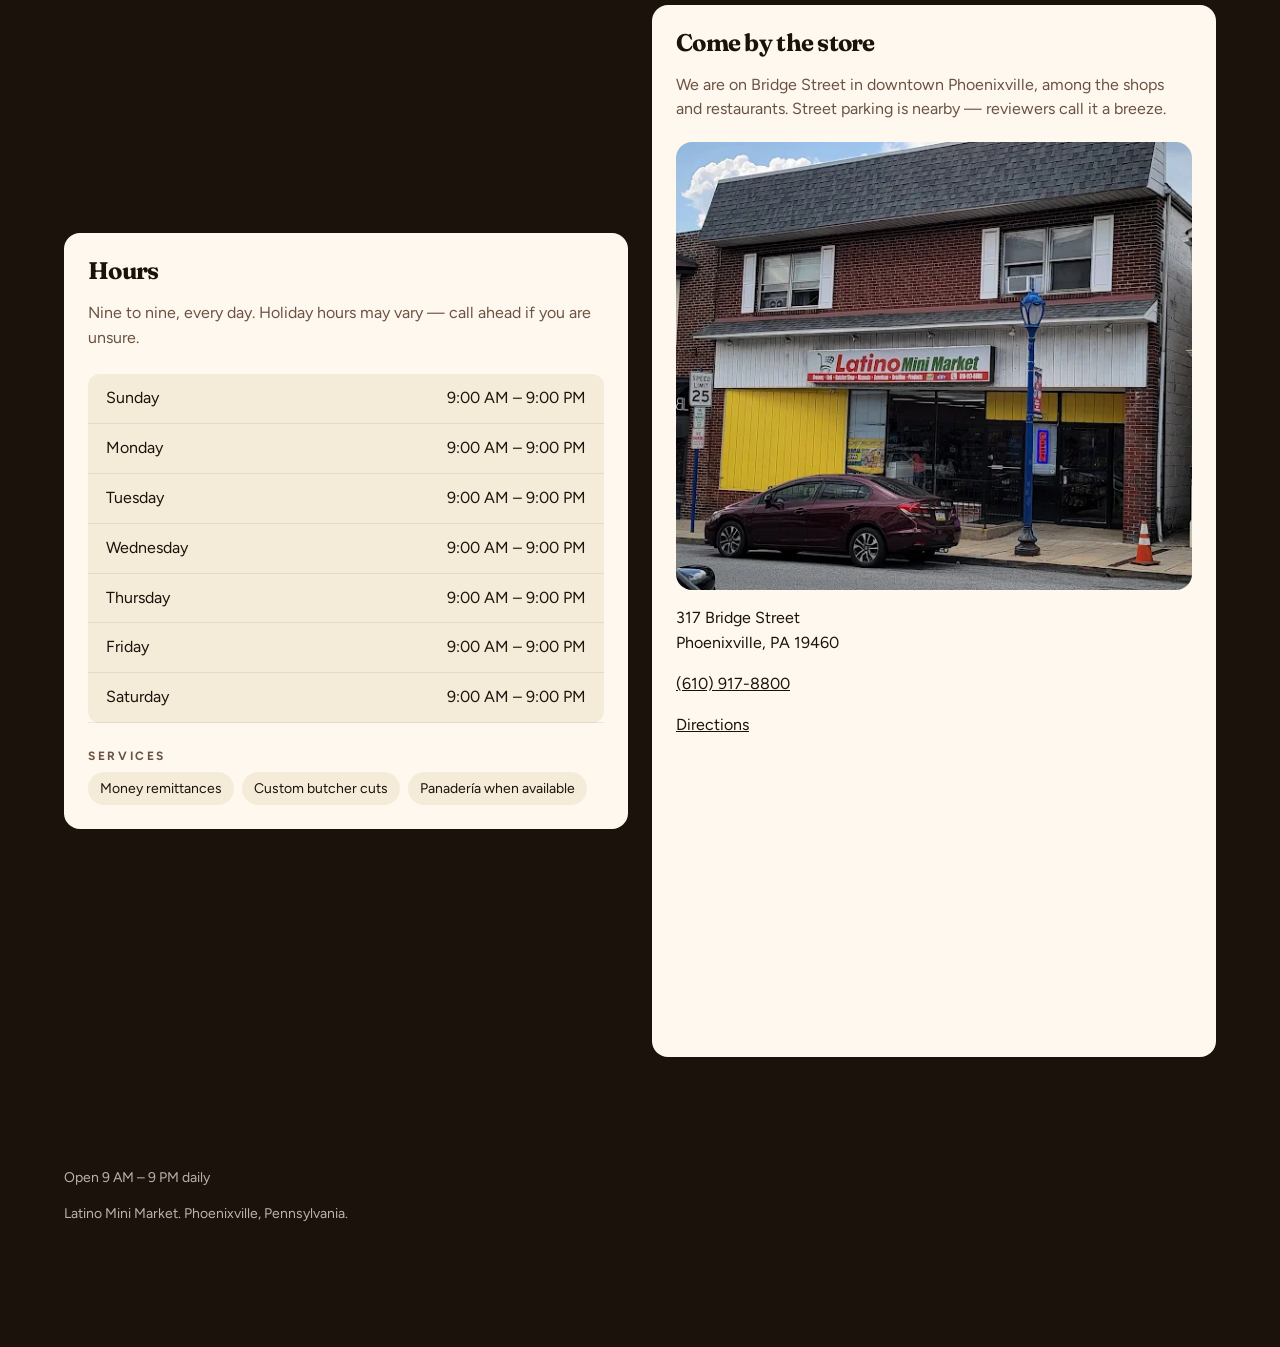
==== commit fb2b2744: "Fix GitHub Pages desktop layout and broken gallery photos. Gallery used root-absolute /images paths " ====
--- a/docs/index.html
+++ b/docs/index.html
@@ -1,6 +1,6 @@
 <!DOCTYPE html>
-<html lang="en">
-  <!-- latino-mini-market pages 20260917c -->
+<html lang="en" translate="no" class="notranslate">
+  <!-- latino-mini-market pages 20260917d -->
   <head>
     <meta charset="utf-8" />
     <meta name="viewport" content="width=device-width, initial-scale=1" />
@@ -9,7 +9,7 @@
       name="description"
       content="Latino Mini Market — grocery, deli, and butcher on Bridge Street in Phoenixville, PA. Hispanic, American, and Brazilian products. SNAP/EBT welcome. Open 9 AM–9 PM daily. 317 Bridge St, (610) 917-8800."
     />
-    <meta name="theme-color" content="#A31F1A" />
+    <meta name="google" content="notranslate" />
     <link rel="icon" type="image/svg+xml" href="favicon.svg" />
     <link rel="canonical" href="https://sysopx786.github.io/latino-mini-market/" />
     <meta property="og:title" content="Latino Mini Market" />
@@ -20,7 +20,7 @@
       rel="stylesheet"
       href="https://fonts.googleapis.com/css2?family=Figtree:ital,wght@0,400;0,500;0,600;1,400&family=Fraunces:opsz,wght@9..144,500;9..144,600&display=swap"
     />
-    <link rel="stylesheet" href="styles.css?v=20260917c" />
+    <link rel="stylesheet" href="styles.css?v=20260917d" />
   </head>
   <body>
     <header class="header">
@@ -82,7 +82,7 @@
 
     <footer class="footer wrap" id="footer"></footer>
     <div class="dock"><div class="dock-row" id="dock"></div></div>
-    <script src="data.js?v=20260917c"></script>
-    <script src="app.js?v=20260917c"></script>
+    <script src="data.js?v=20260917d"></script>
+    <script src="app.js?v=20260917d"></script>
   </body>
 </html>
--- a/docs/styles.css
+++ b/docs/styles.css
@@ -73,15 +73,26 @@
 .drawer-actions .sms { background: var(--sms); }
 .drawer-actions .dir { background: var(--primary); }
 .drawer-meta { margin: 0.75rem 0 0; font-size: 0.875rem; color: var(--muted); }
-.hero { padding: 2rem 0 4rem; }
+.hero { padding: 2rem 0 3rem; }
+.hero-grid { display: grid; gap: 1.75rem; }
+.hero-photo { max-width: 22rem; }
+.hero-copy .kicker { margin-top: 0; }
+@media (min-width: 1024px) {
+  .hero-grid {
+    grid-template-columns: minmax(0, 1.15fr) minmax(18rem, 0.9fr);
+    align-items: center;
+    gap: 3rem;
+  }
+  .hero-copy { order: 1; }
+  .hero-photo { order: 2; max-width: none; }
+}
 .owned-hero {
   display: inline-flex; align-items: center; min-height: 2.75rem;
   margin: 0 0 0.75rem; padding: 0 1rem; border-radius: 999px;
   background: var(--signal); color: var(--signal-fg);
   font-size: 0.8rem; font-weight: 800; letter-spacing: 0.06em; text-transform: uppercase;
 }
-.sign { max-width: 16.5rem; margin: 0 auto; border-radius: 12px; overflow: hidden; background: var(--fg); }
-@media (min-width: 640px) { .sign { max-width: 18.5rem; } }
+.sign { width: 100%; border-radius: 12px; overflow: hidden; background: var(--fg); }
 .sign img { width: 100%; height: auto; display: block; }
 .kicker { margin-top: 2rem; font-size: 0.75rem; font-weight: 700; letter-spacing: 0.22em; text-transform: uppercase; color: var(--signal); }
 .hero h1 { margin-top: 1rem; max-width: 40rem; font-size: clamp(2rem, 5vw, 3.75rem); }
@@ -93,15 +104,18 @@
 }
 .g-pill b { font-family: var(--display); font-size: 1.85rem; }
 .stars { color: var(--google); letter-spacing: 1px; }
-.facts { border-radius: 12px; background: var(--surface); color: var(--fg); padding: 0.75rem 1rem; }
-.pay-row { display: flex; flex-wrap: wrap; align-items: center; justify-content: center; gap: 0.75rem 1.5rem; }
-@media (min-width: 640px) { .pay-row { justify-content: space-between; } }
+.facts {
+  border-radius: 12px;
+  background: var(--surface);
+  color: var(--fg);
+  padding: 1rem 1.25rem;
+}
+.pay-row { display: flex; flex-wrap: wrap; align-items: center; justify-content: center; gap: 1rem 1.75rem; }
 .pay-ebt { display: flex; align-items: center; gap: 0.75rem; }
 .pay-ebt img { height: 2.5rem; width: auto; }
 .pay-cards { display: flex; align-items: center; gap: 0.4rem; list-style: none; margin: 0; padding: 0; }
 .pay-cards img { height: 2rem; width: auto; }
 .pay-cards img[alt="American Express"] { width: 2rem; height: 2rem; object-fit: cover; border-radius: 6px; }
-.facts { padding: 0; margin: 0; }
 .video-grid { display: grid; gap: 1rem; margin-top: 1.5rem; }
 @media (min-width: 1024px) { .video-grid { grid-template-columns: 1fr 1fr; } }
 .video-grid figure { margin: 0; overflow: hidden; border-radius: 16px; background: var(--fg); }
@@ -126,7 +140,7 @@
 .muted { color: var(--muted); }
 .pills { display: flex; flex-wrap: wrap; gap: 0.5rem; margin: 0; padding: 0; list-style: none; }
 .pills li { background: var(--bg); color: var(--fg); border-radius: 999px; padding: 0.35rem 0.75rem; font-size: 0.875rem; }
-.stock-grid { display: grid; gap: 1rem; margin-top: 1.5rem; }
+.stock-grid { display: grid; gap: 1rem; margin-top: 1.5rem; align-items: start; }
 @media (min-width: 1024px) { .stock-grid { grid-template-columns: 1fr 1fr; } }
 .gallery { display: grid; grid-template-columns: 1fr 1fr; gap: 0.75rem; margin-top: 2.5rem; padding: 0; list-style: none; }
 @media (min-width: 640px) { .gallery { grid-template-columns: 1fr 1fr 1fr; } }
@@ -135,7 +149,7 @@
 .pantry-shots { grid-template-columns: 1fr 1fr; }
 .pantry-shots img { aspect-ratio: 3/4; object-position: bottom; }
 @media (min-width: 640px) { .pantry-shots { grid-template-columns: 1fr 1fr 1fr; } }
-@media (min-width: 1024px) { .pantry-shots { grid-template-columns: repeat(5, 1fr); }
+@media (min-width: 1024px) { .pantry-shots { grid-template-columns: repeat(5, 1fr); } }
 .paper { background: var(--surface); color: var(--fg); }
 .g-card { background: var(--card); border-radius: 1.25rem; padding: 1.75rem; border: 1px solid rgb(28 18 12 / 0.08); }
 .hist { display: flex; align-items: center; gap: 0.75rem; font-size: 0.875rem; }
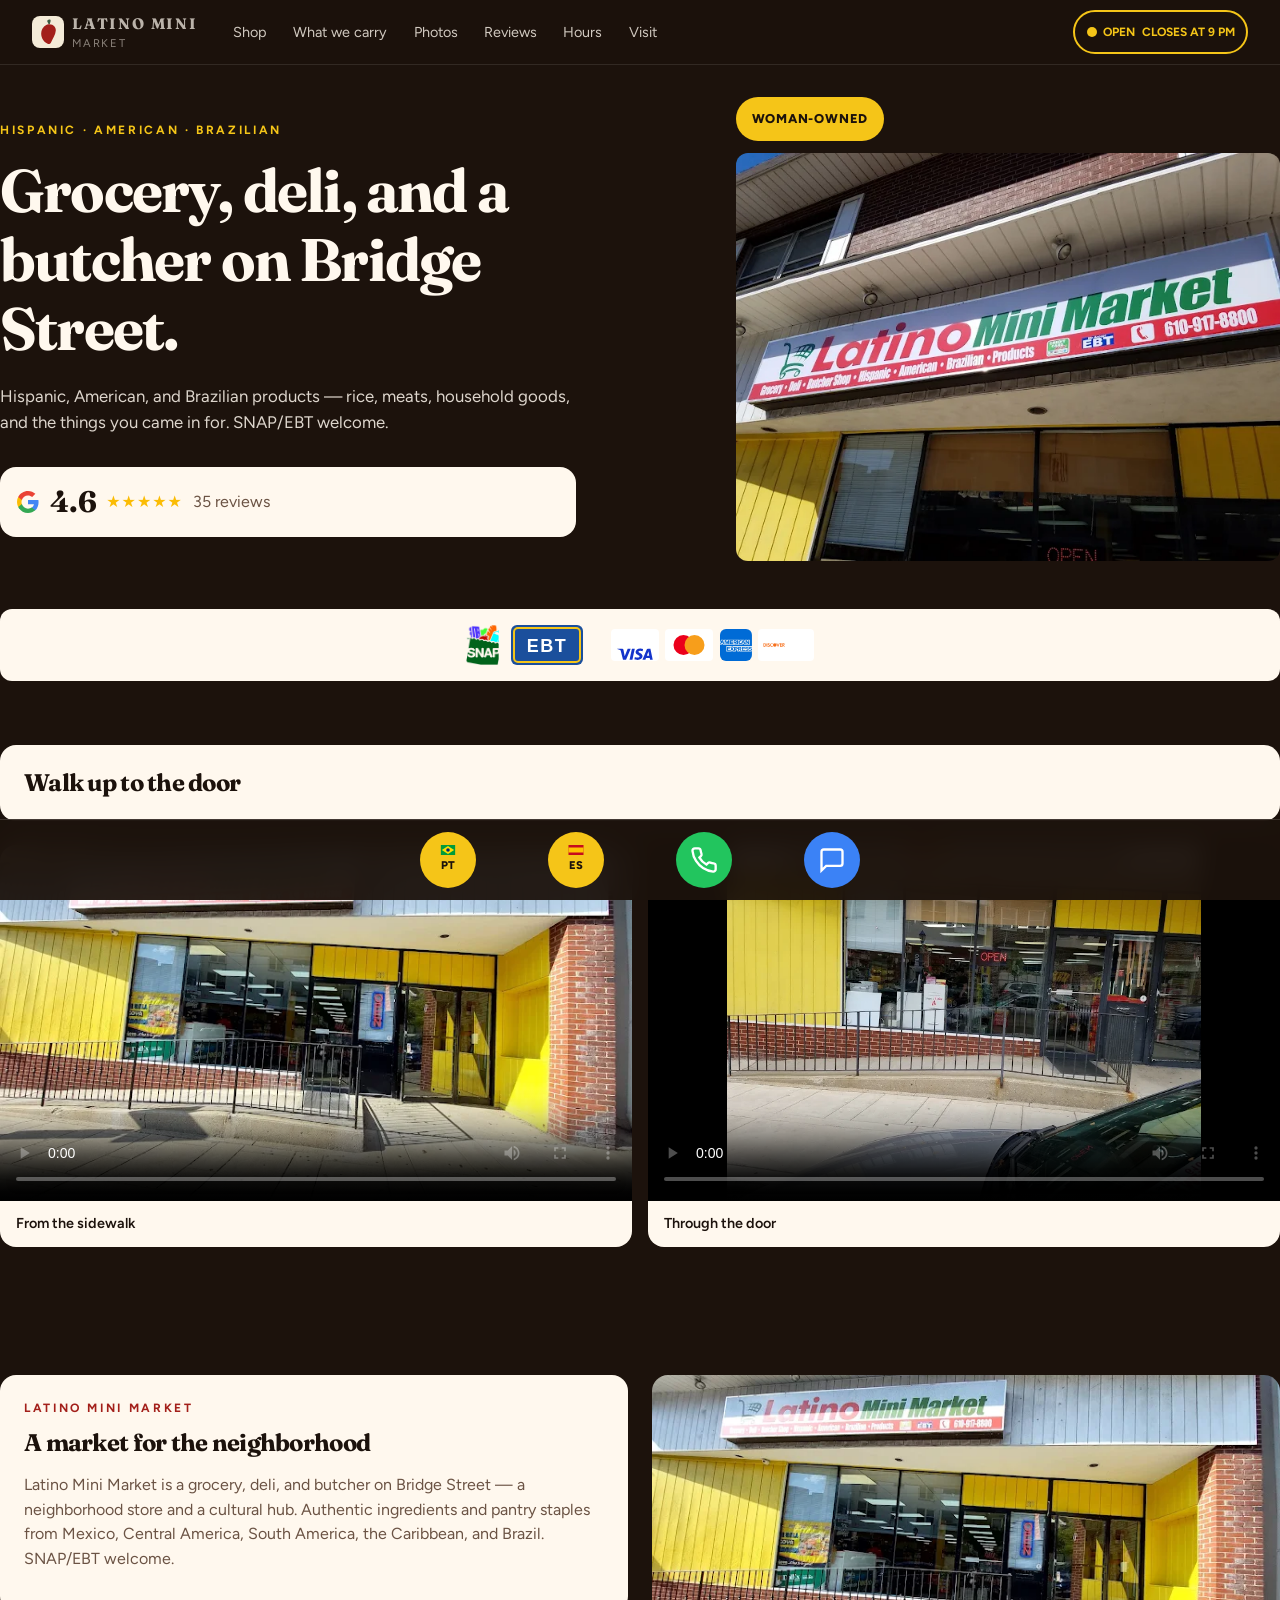
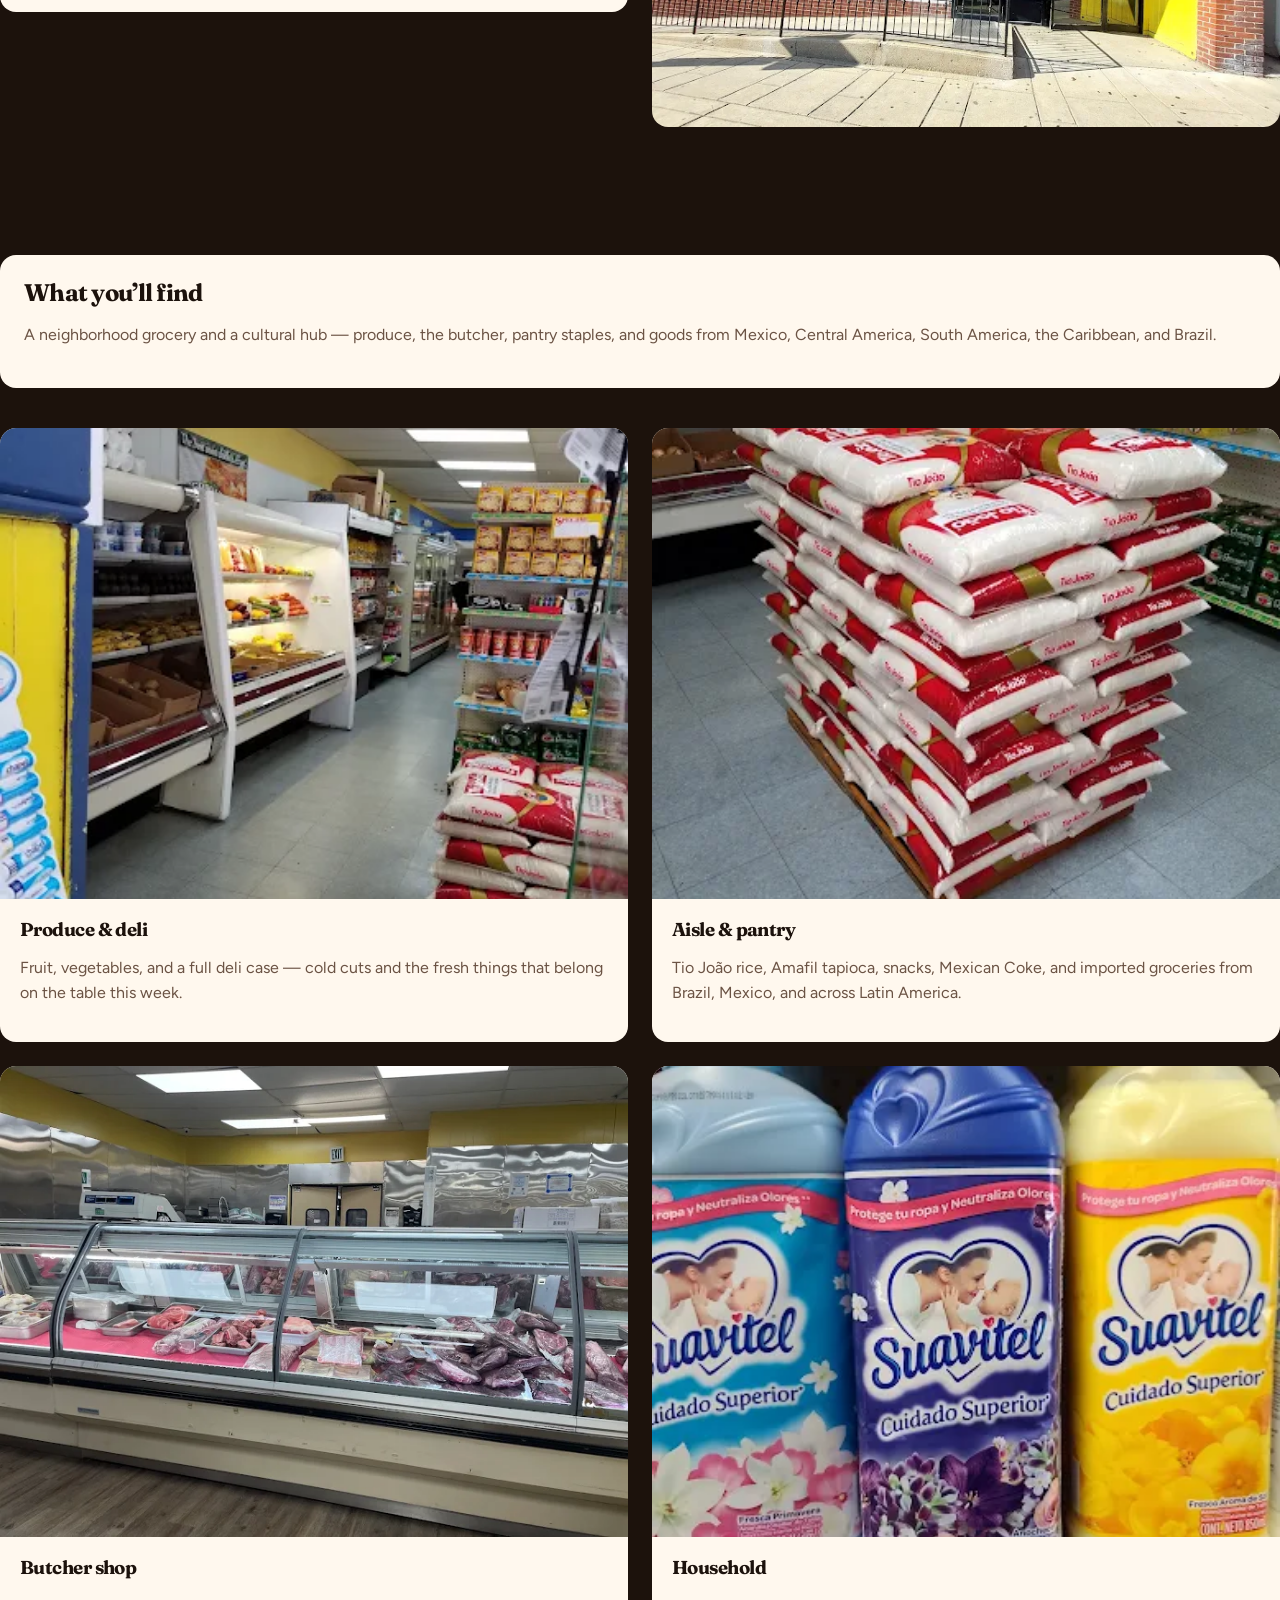
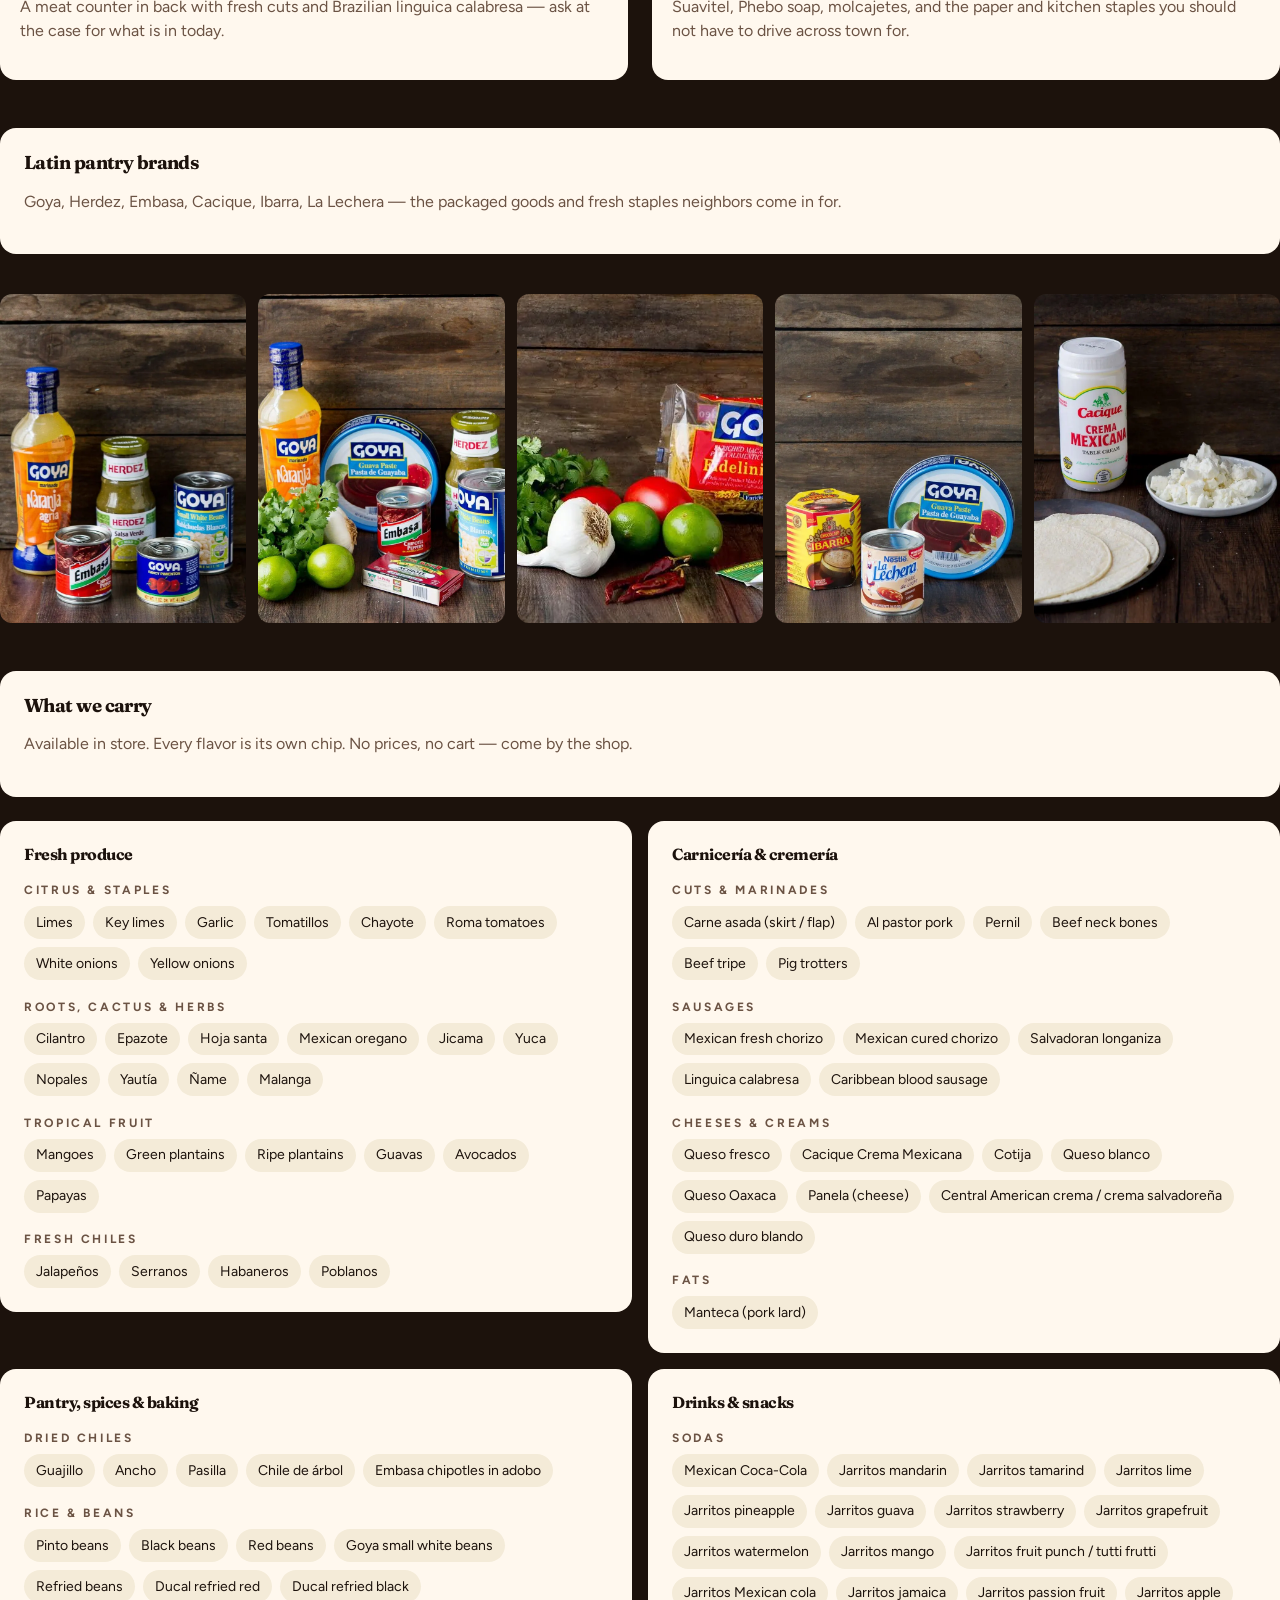
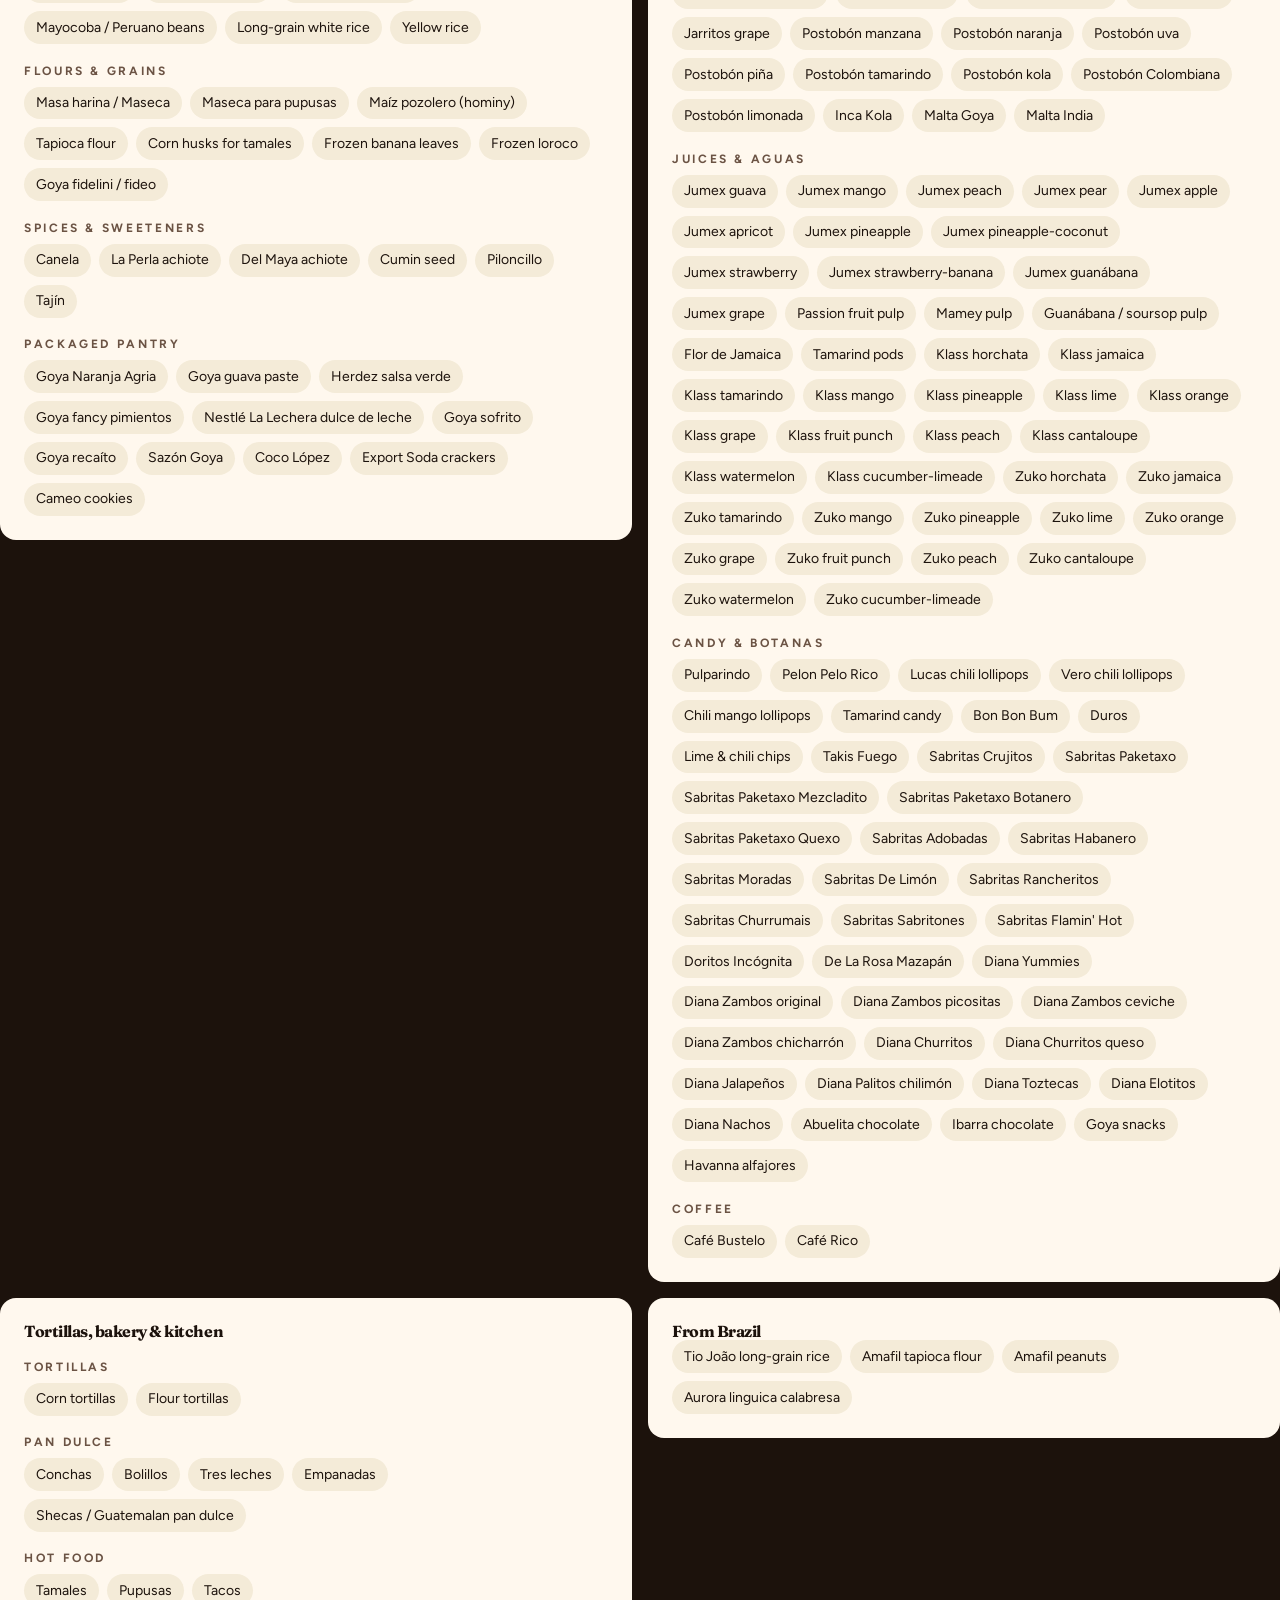
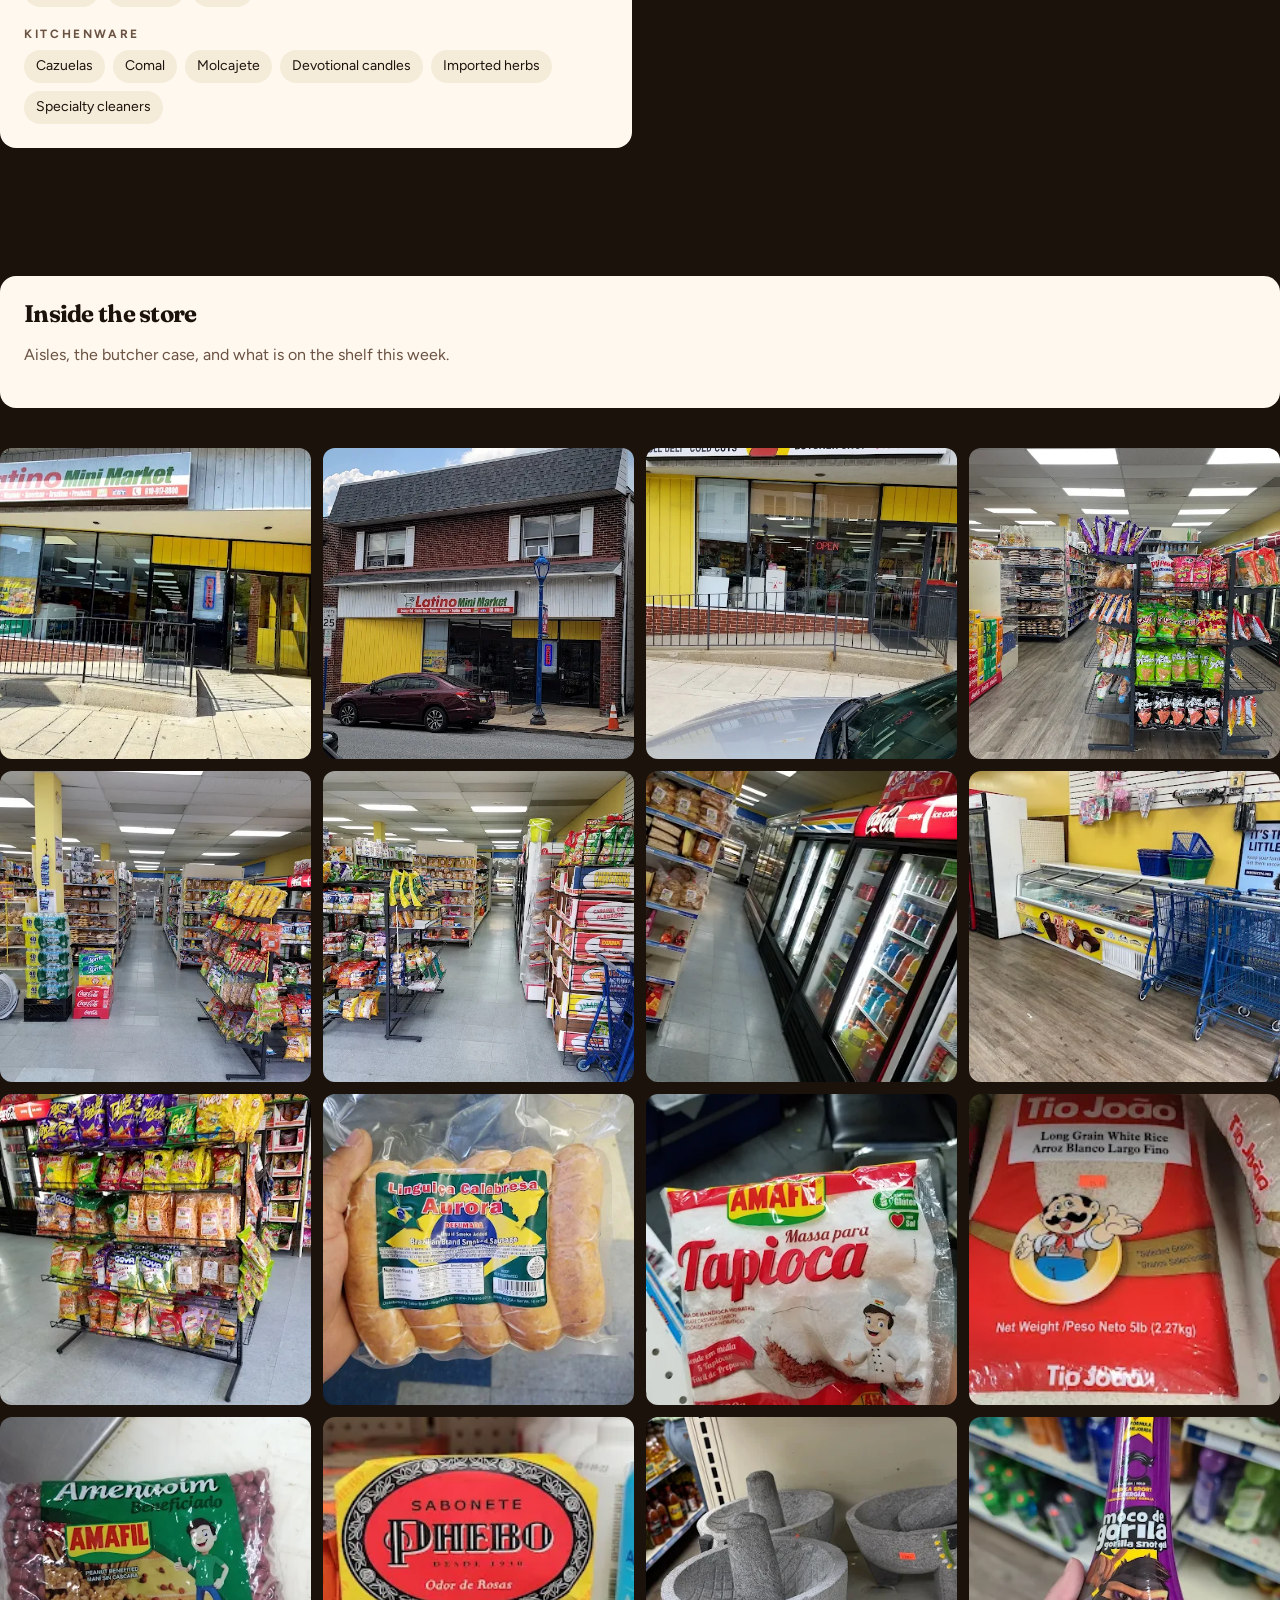
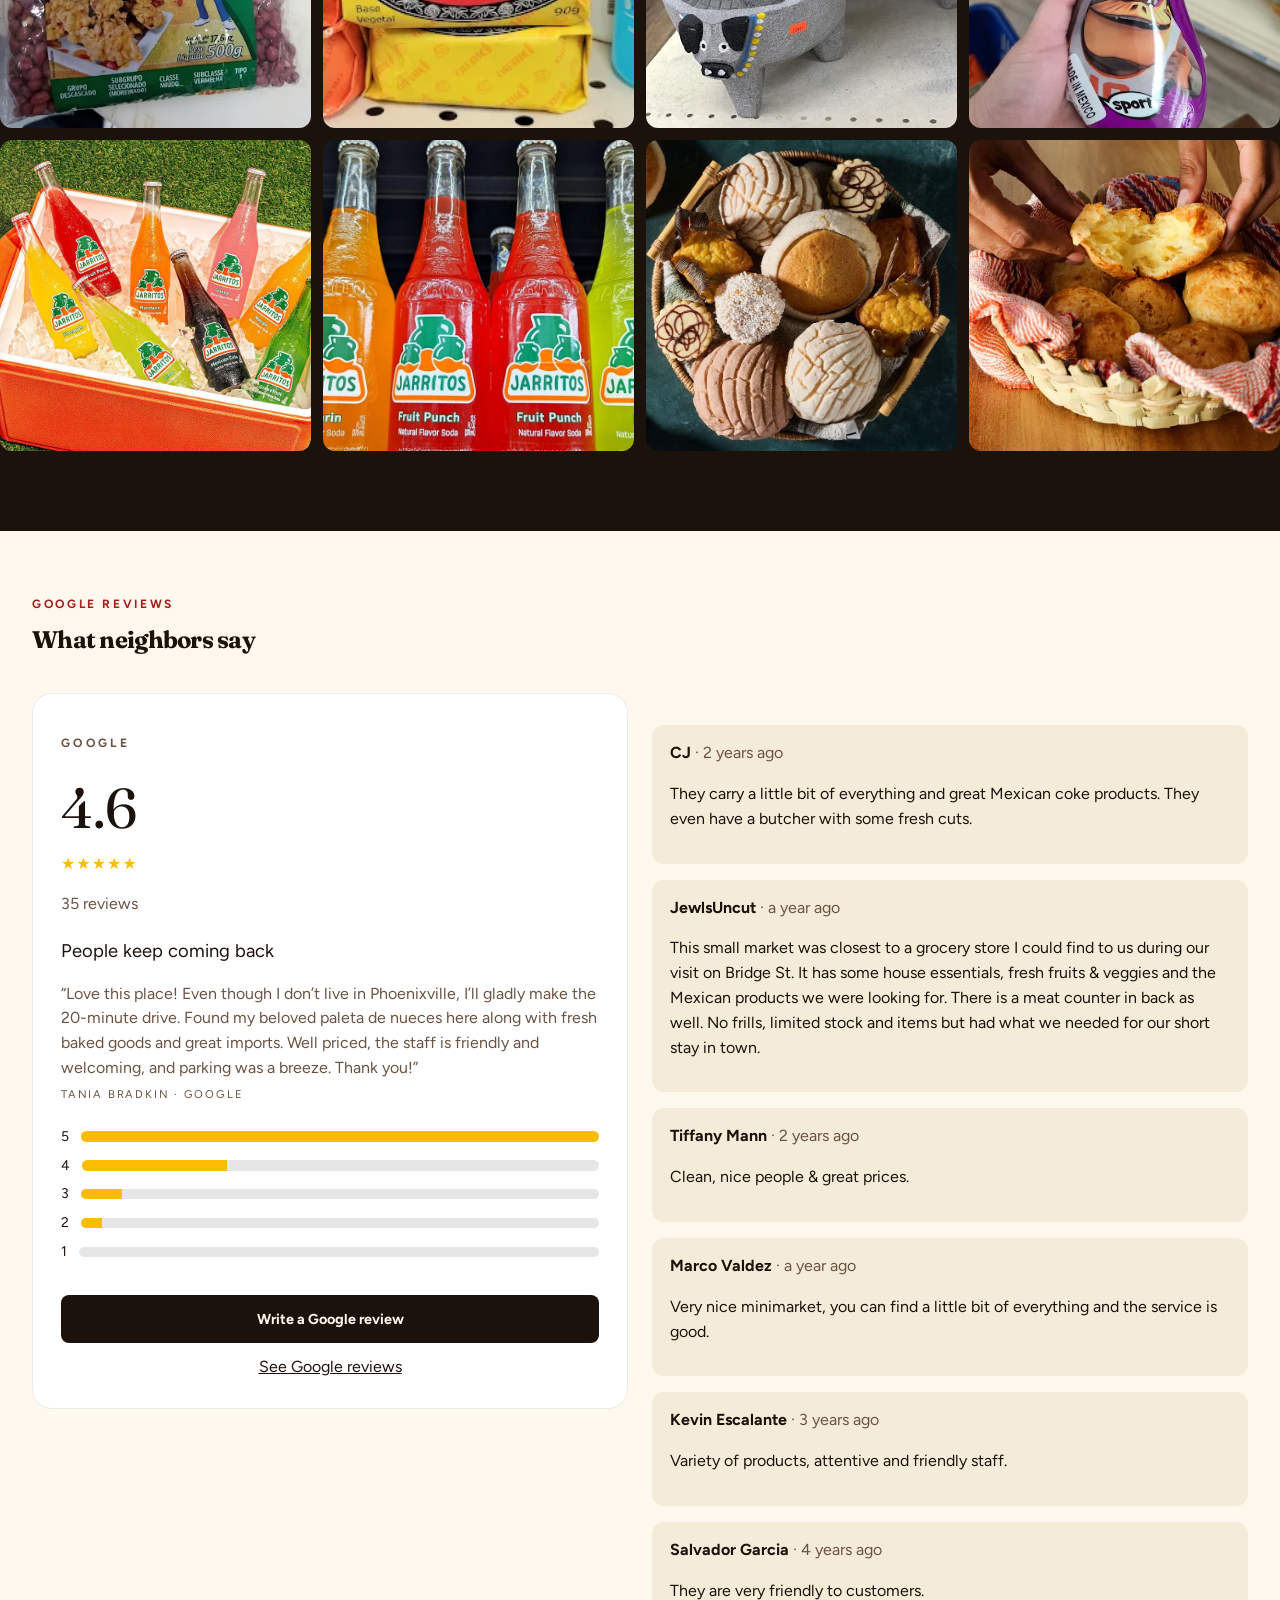
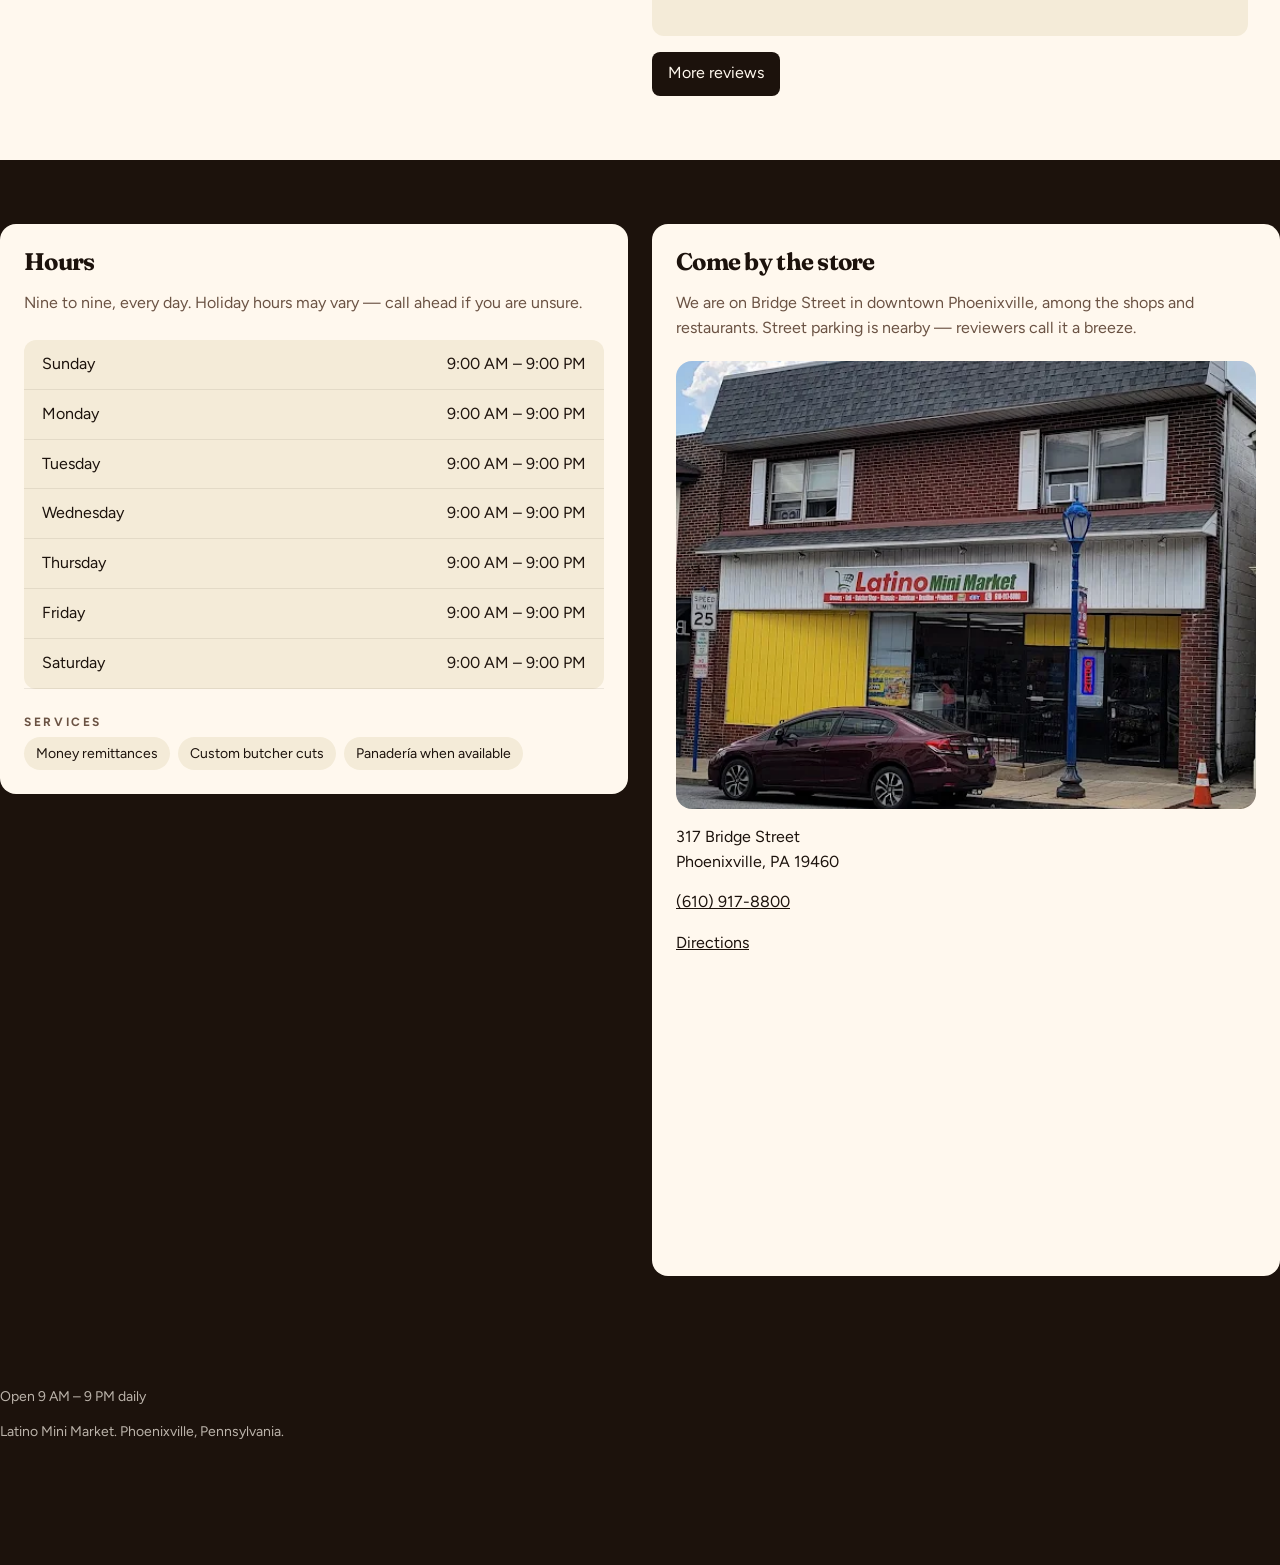
==== commit 744f8246: "Use the full laptop width instead of a phone column. Two-column hero, videos, stock, and about now s" ====
--- a/docs/index.html
+++ b/docs/index.html
@@ -1,6 +1,6 @@
 <!DOCTYPE html>
 <html lang="en" translate="no" class="notranslate">
-  <!-- latino-mini-market pages 20260917d -->
+  <!-- latino-mini-market pages 20260917e -->
   <head>
     <meta charset="utf-8" />
     <meta name="viewport" content="width=device-width, initial-scale=1" />
@@ -20,7 +20,7 @@
       rel="stylesheet"
       href="https://fonts.googleapis.com/css2?family=Figtree:ital,wght@0,400;0,500;0,600;1,400&family=Fraunces:opsz,wght@9..144,500;9..144,600&display=swap"
     />
-    <link rel="stylesheet" href="styles.css?v=20260917d" />
+    <link rel="stylesheet" href="styles.css?v=20260917e" />
   </head>
   <body>
     <header class="header">
@@ -82,7 +82,7 @@
 
     <footer class="footer wrap" id="footer"></footer>
     <div class="dock"><div class="dock-row" id="dock"></div></div>
-    <script src="data.js?v=20260917d"></script>
-    <script src="app.js?v=20260917d"></script>
+    <script src="data.js?v=20260917e"></script>
+    <script src="app.js?v=20260917e"></script>
   </body>
 </html>
--- a/docs/styles.css
+++ b/docs/styles.css
@@ -30,8 +30,9 @@
 img { max-width: 100%; display: block; }
 a { color: inherit; }
 button { font: inherit; cursor: pointer; border: 0; background: none; color: inherit; }
-.wrap { max-width: 72rem; margin: 0 auto; padding: 0 1rem; }
+.wrap { width: 100%; max-width: 80rem; margin: 0 auto; padding: 0 1rem; }
 @media (min-width: 640px) { .wrap { padding: 0 1.5rem; } }
+@media (min-width: 1024px) { .wrap { padding: 0 2rem; } }
 .header {
   position: sticky; top: 0; z-index: 40;
   background: rgb(28 18 12 / 0.95);
@@ -74,17 +75,19 @@
 .drawer-actions .dir { background: var(--primary); }
 .drawer-meta { margin: 0.75rem 0 0; font-size: 0.875rem; color: var(--muted); }
 .hero { padding: 2rem 0 3rem; }
-.hero-grid { display: grid; gap: 1.75rem; }
-.hero-photo { max-width: 22rem; }
+.hero-grid { display: grid; gap: 1.75rem; width: 100%; }
+.hero-photo { width: 100%; max-width: 22rem; margin-inline: auto; }
+.hero-copy { min-width: 0; }
 .hero-copy .kicker { margin-top: 0; }
-@media (min-width: 1024px) {
+@media (min-width: 768px) {
   .hero-grid {
-    grid-template-columns: minmax(0, 1.15fr) minmax(18rem, 0.9fr);
+    grid-template-columns: minmax(0, 1.15fr) minmax(16rem, 0.9fr);
     align-items: center;
-    gap: 3rem;
+    gap: 2.5rem;
   }
   .hero-copy { order: 1; }
-  .hero-photo { order: 2; max-width: none; }
+  .hero-photo { order: 2; max-width: none; margin: 0; }
+  .hero h1, .lede, .g-pill { max-width: none; }
 }
 .owned-hero {
   display: inline-flex; align-items: center; min-height: 2.75rem;
@@ -117,13 +120,13 @@
 .pay-cards img { height: 2rem; width: auto; }
 .pay-cards img[alt="American Express"] { width: 2rem; height: 2rem; object-fit: cover; border-radius: 6px; }
 .video-grid { display: grid; gap: 1rem; margin-top: 1.5rem; }
-@media (min-width: 1024px) { .video-grid { grid-template-columns: 1fr 1fr; } }
+@media (min-width: 768px) { .video-grid { grid-template-columns: 1fr 1fr; } }
 .video-grid figure { margin: 0; overflow: hidden; border-radius: 16px; background: var(--fg); }
 .video-grid video { display: block; width: 100%; aspect-ratio: 16 / 9; background: #000; }
 .video-grid figcaption { background: var(--surface); color: var(--fg); padding: 0.75rem 1rem; font-size: 0.9rem; font-weight: 600; }
 .section { padding: 4rem 0; }
 .grid-2 { display: grid; gap: 1.5rem; }
-@media (min-width: 1024px) { .grid-2 { grid-template-columns: 1fr 1fr; align-items: center; } }
+@media (min-width: 768px) { .grid-2 { grid-template-columns: 1fr 1fr; align-items: start; } }
 .photo { width: 100%; border-radius: 16px; object-fit: cover; max-height: 28rem; }
 .card { background: var(--surface); color: var(--fg); border-radius: 16px; padding: 1.5rem; }
 .owned {
@@ -141,7 +144,7 @@
 .pills { display: flex; flex-wrap: wrap; gap: 0.5rem; margin: 0; padding: 0; list-style: none; }
 .pills li { background: var(--bg); color: var(--fg); border-radius: 999px; padding: 0.35rem 0.75rem; font-size: 0.875rem; }
 .stock-grid { display: grid; gap: 1rem; margin-top: 1.5rem; align-items: start; }
-@media (min-width: 1024px) { .stock-grid { grid-template-columns: 1fr 1fr; } }
+@media (min-width: 768px) { .stock-grid { grid-template-columns: 1fr 1fr; } }
 .gallery { display: grid; grid-template-columns: 1fr 1fr; gap: 0.75rem; margin-top: 2.5rem; padding: 0; list-style: none; }
 @media (min-width: 640px) { .gallery { grid-template-columns: 1fr 1fr 1fr; } }
 @media (min-width: 1024px) { .gallery { grid-template-columns: 1fr 1fr 1fr 1fr; } }
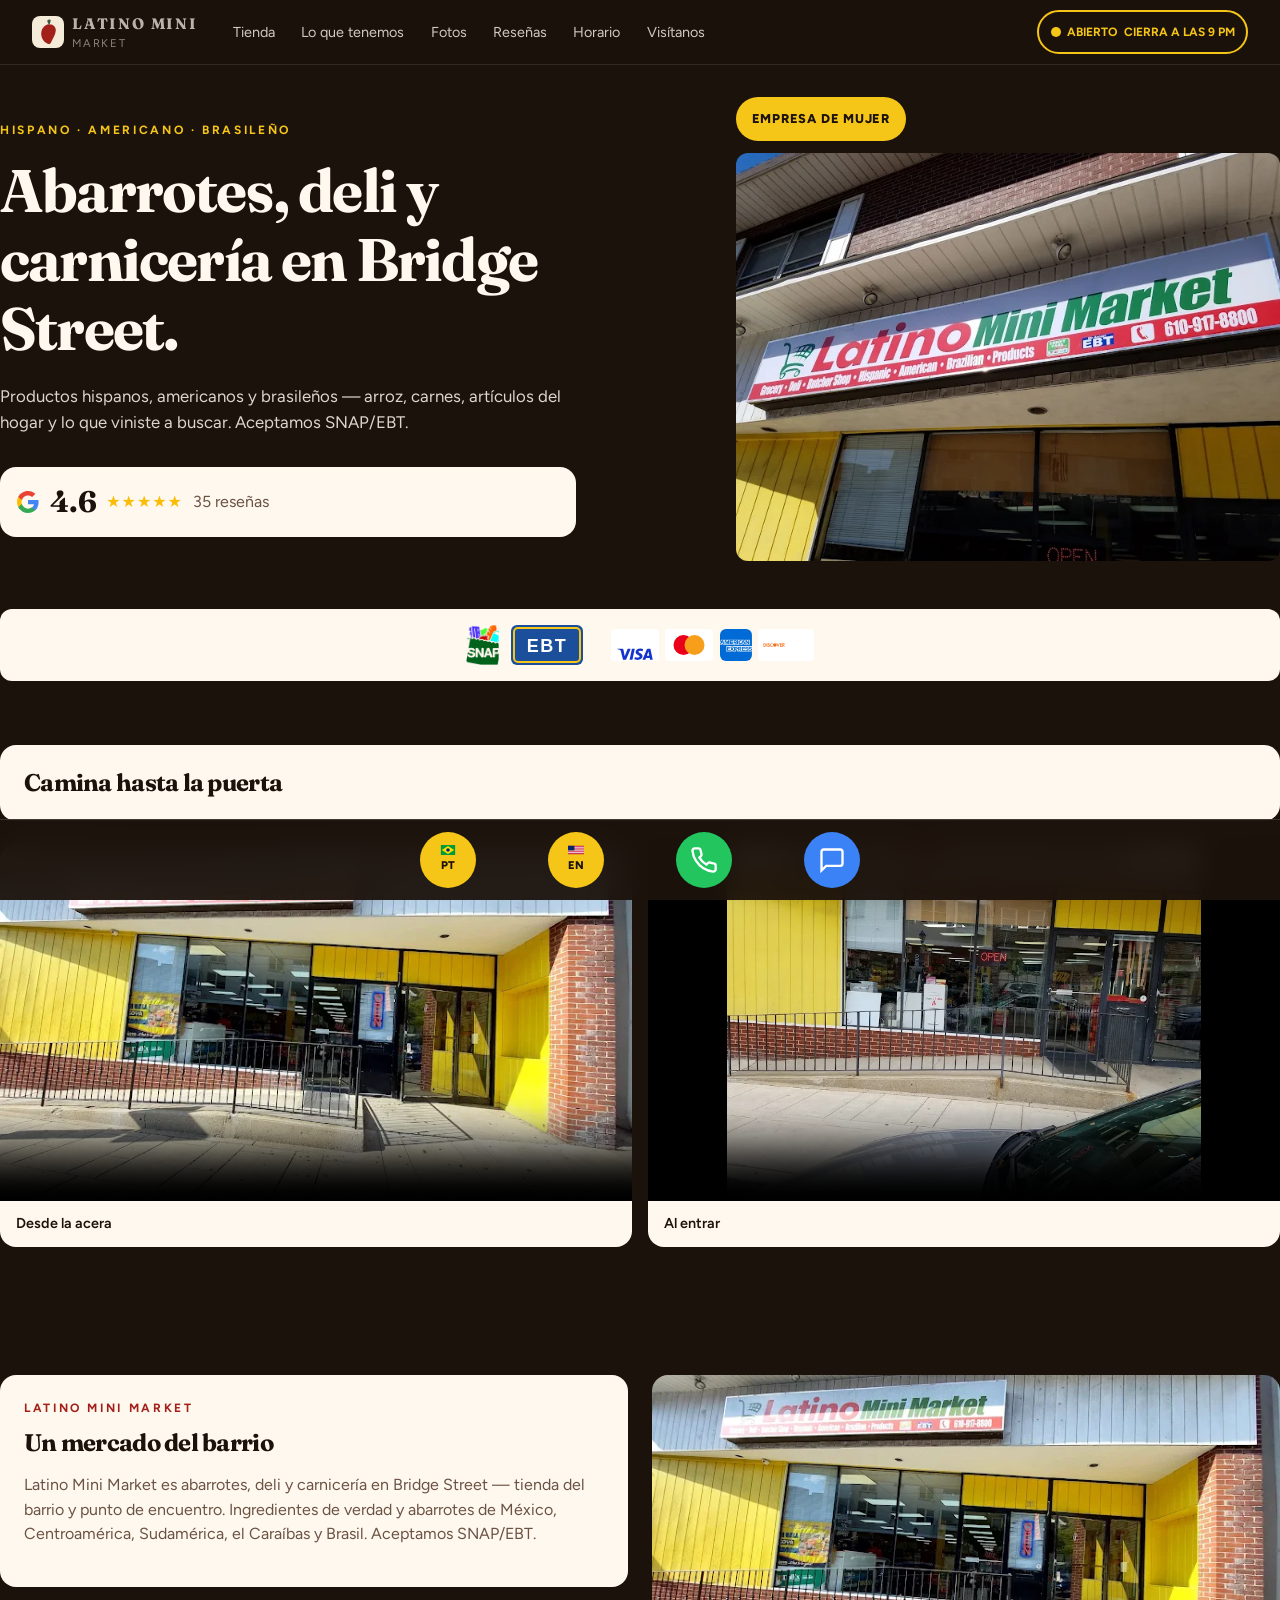
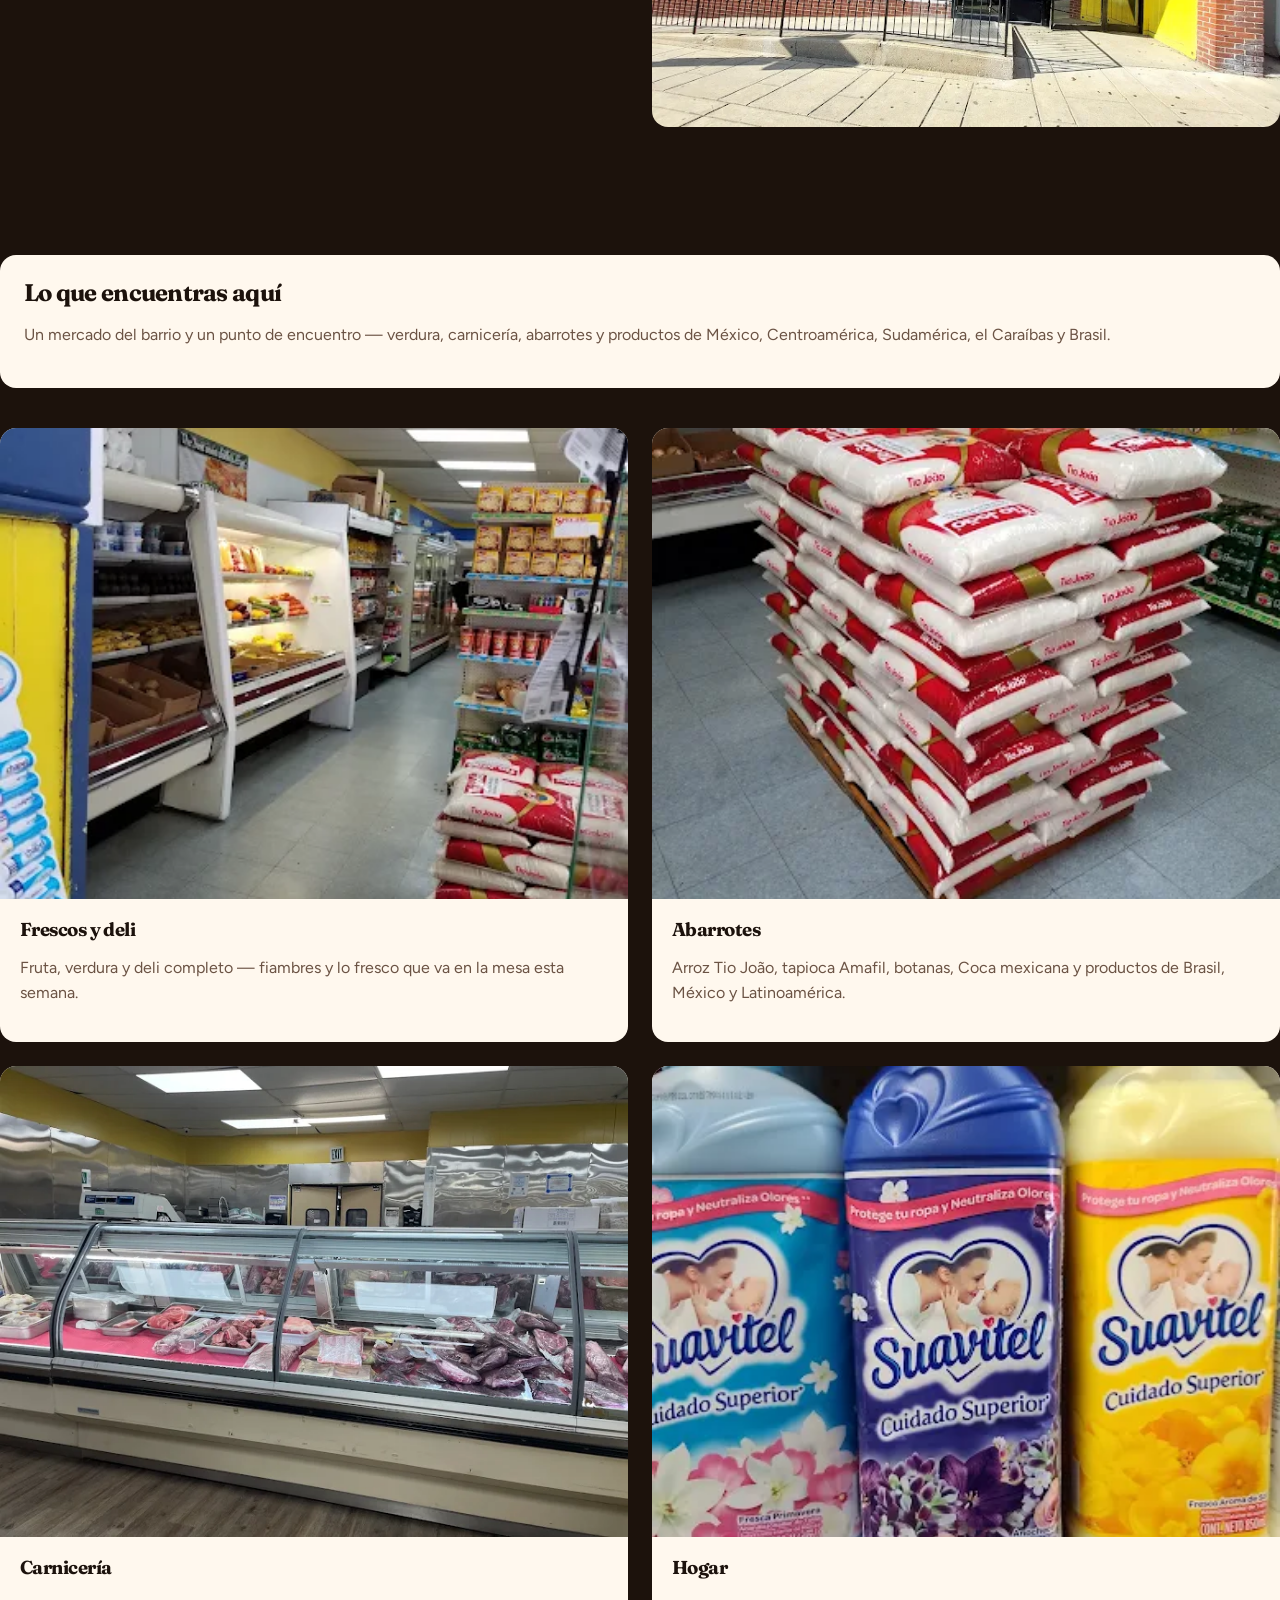
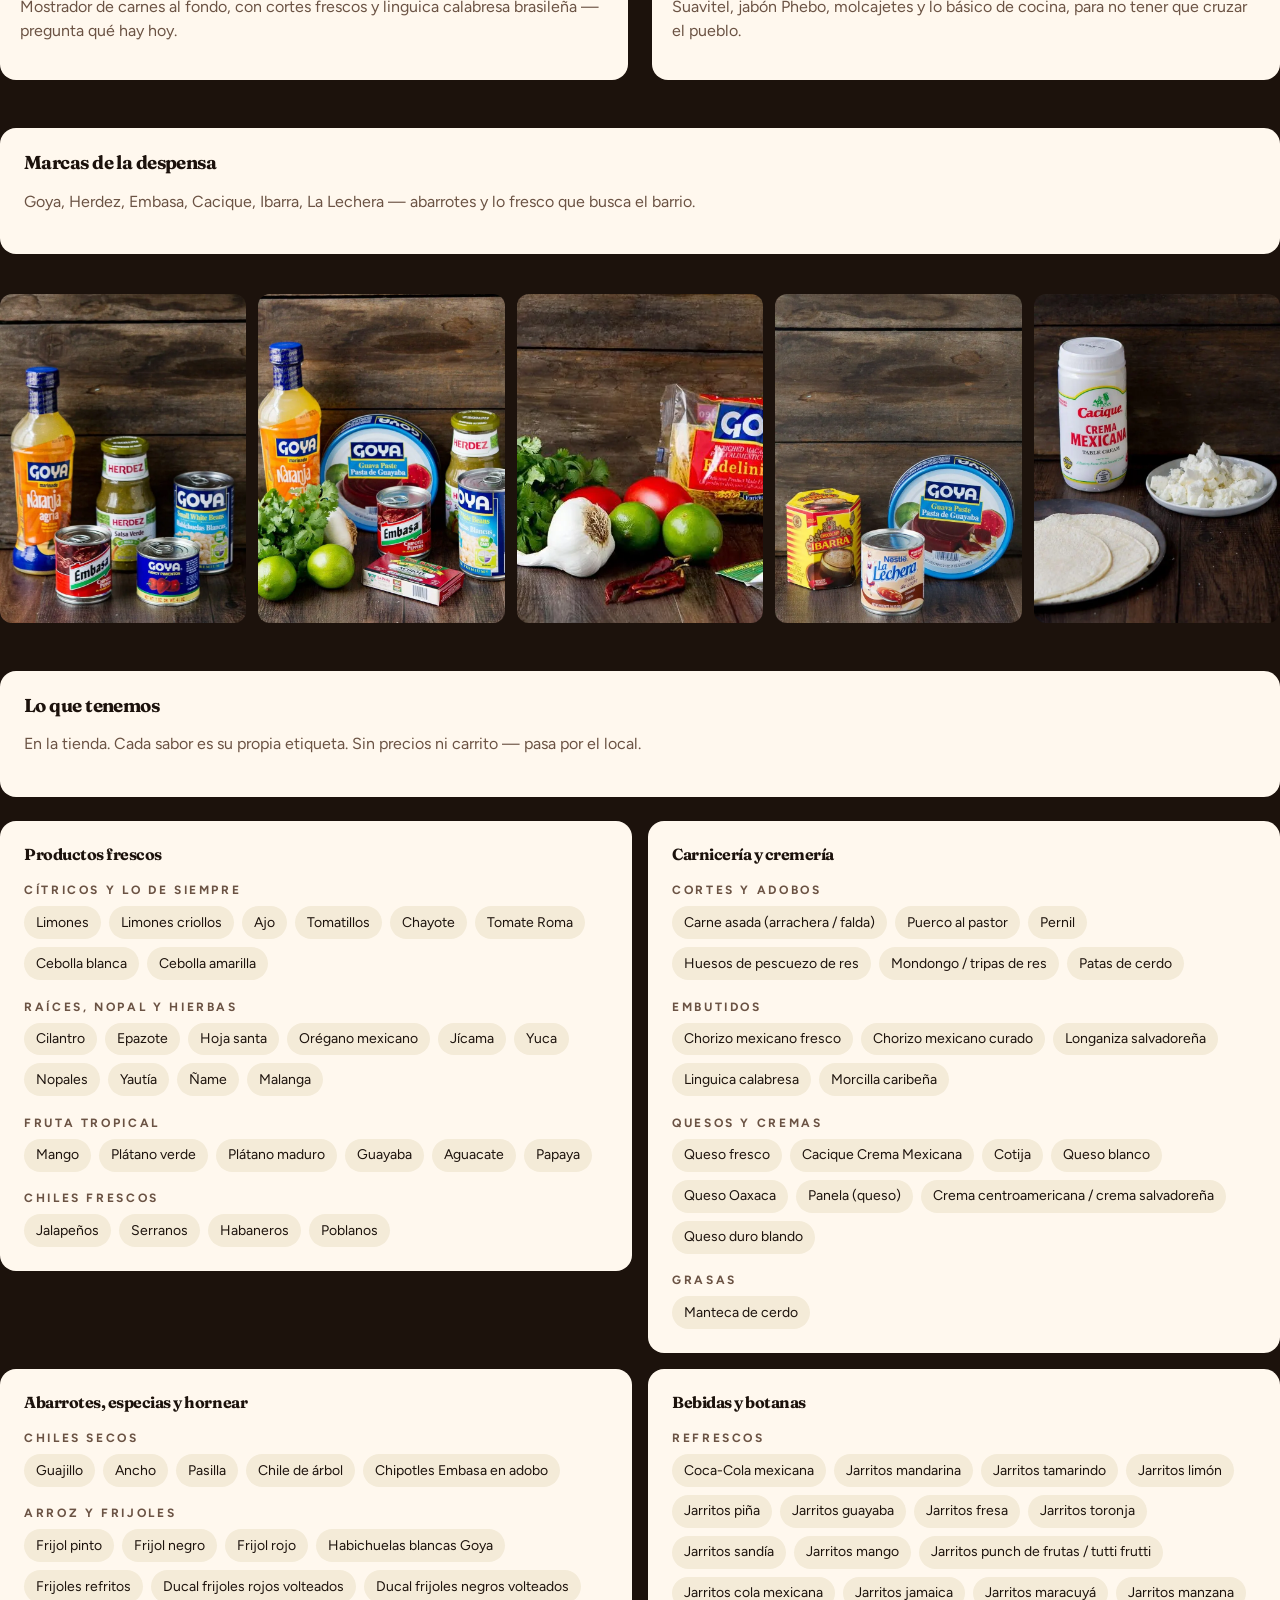
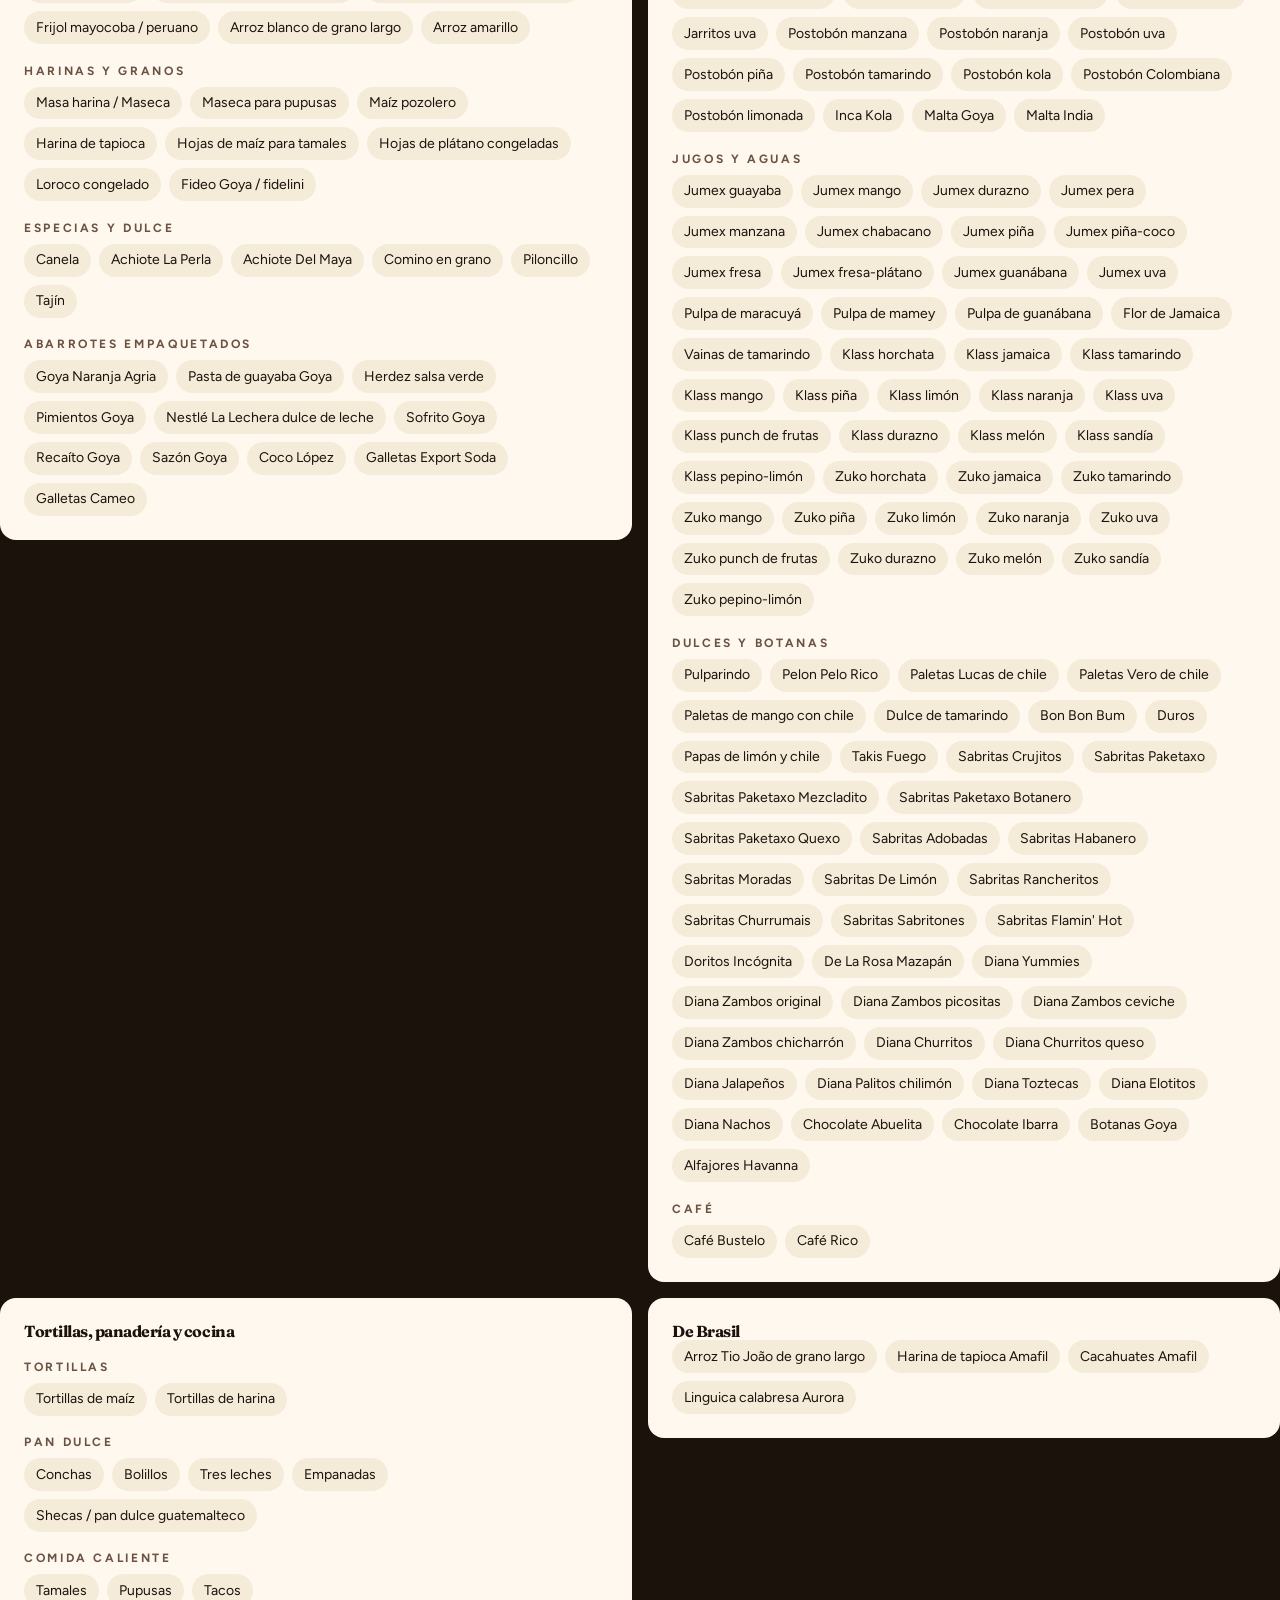
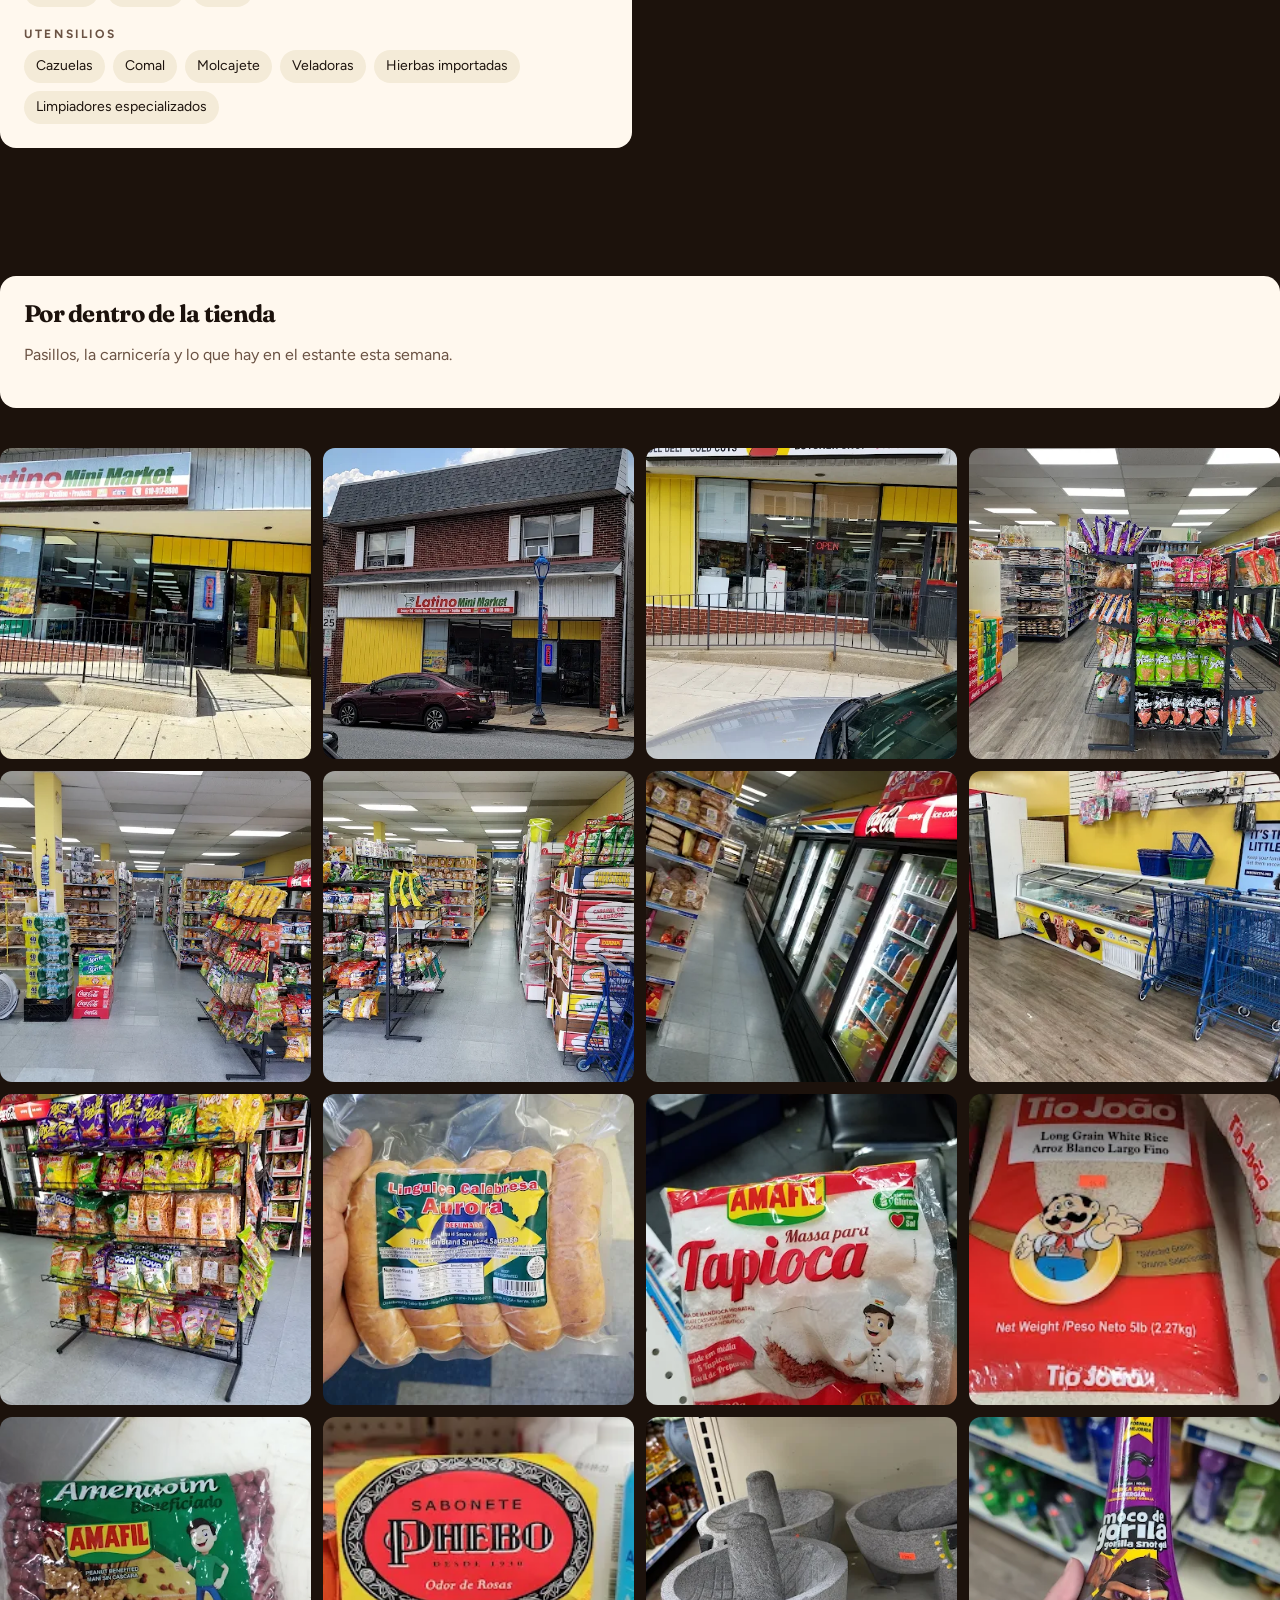
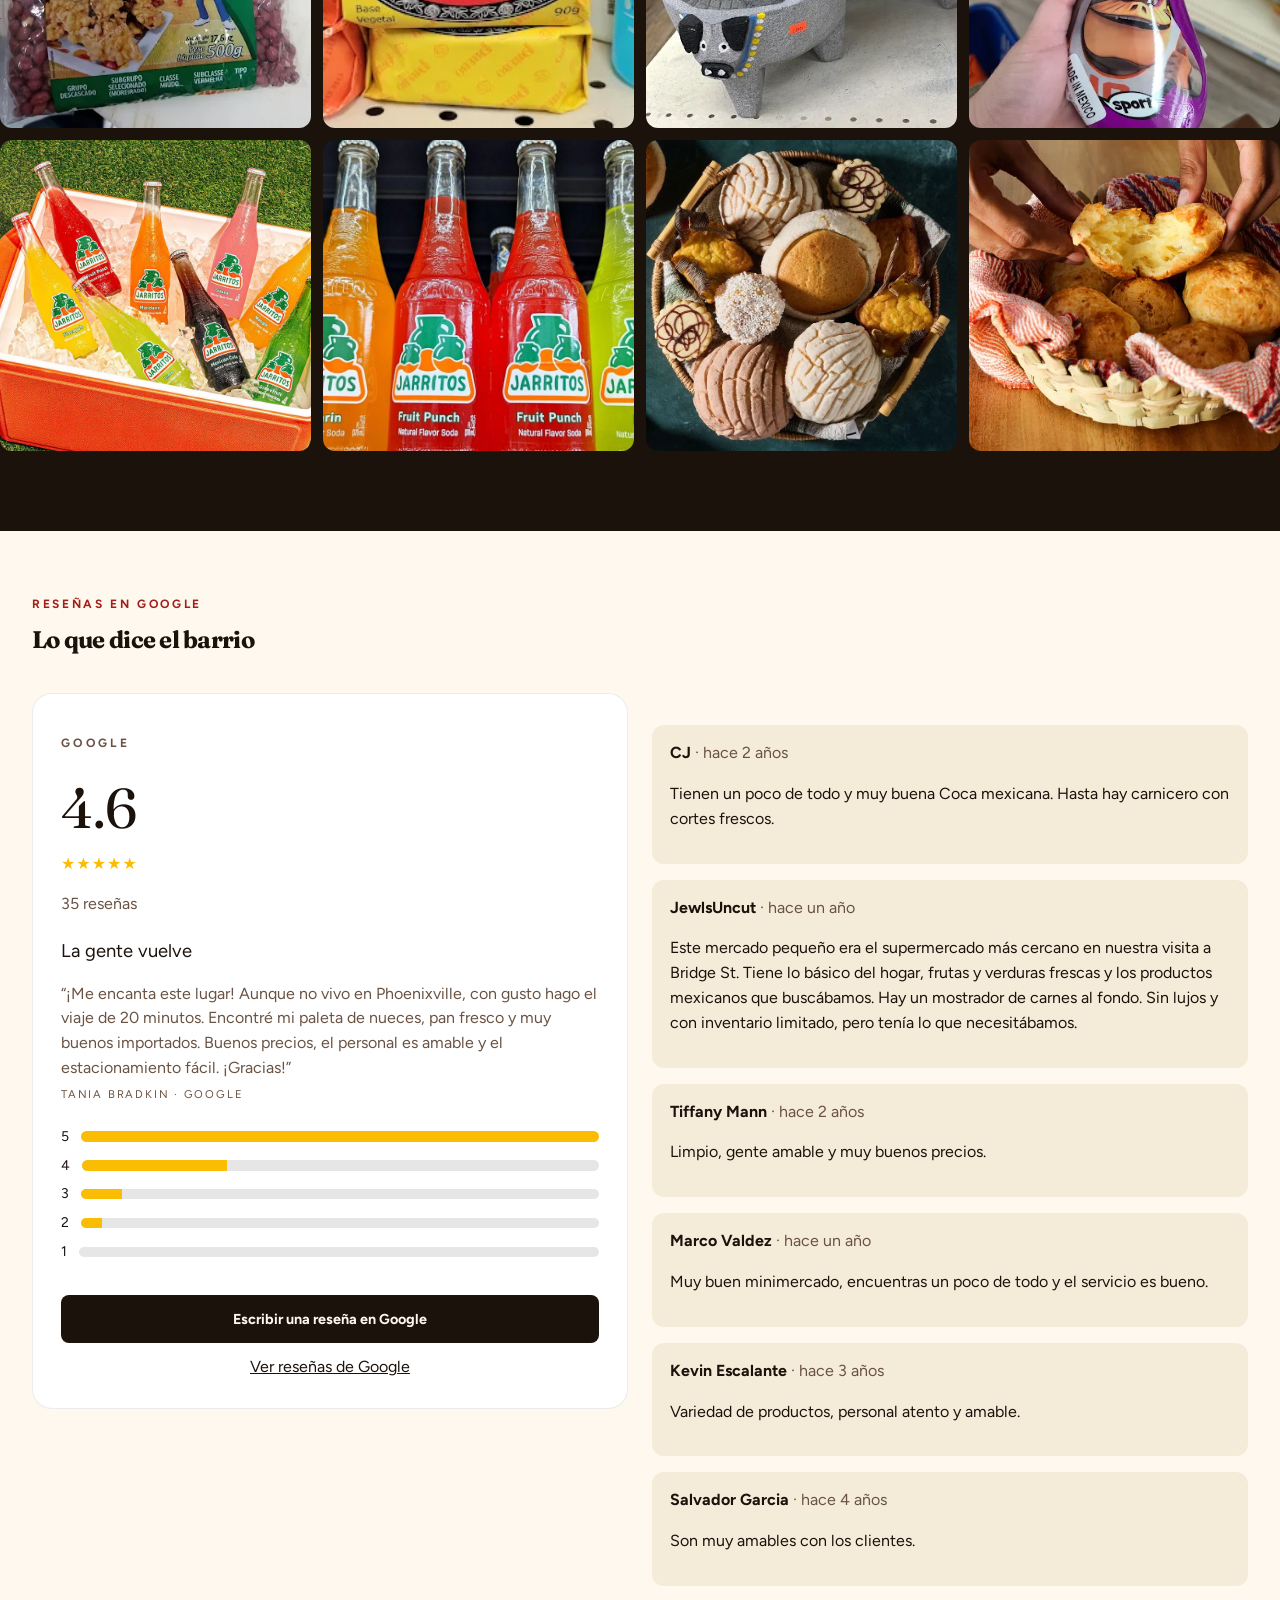
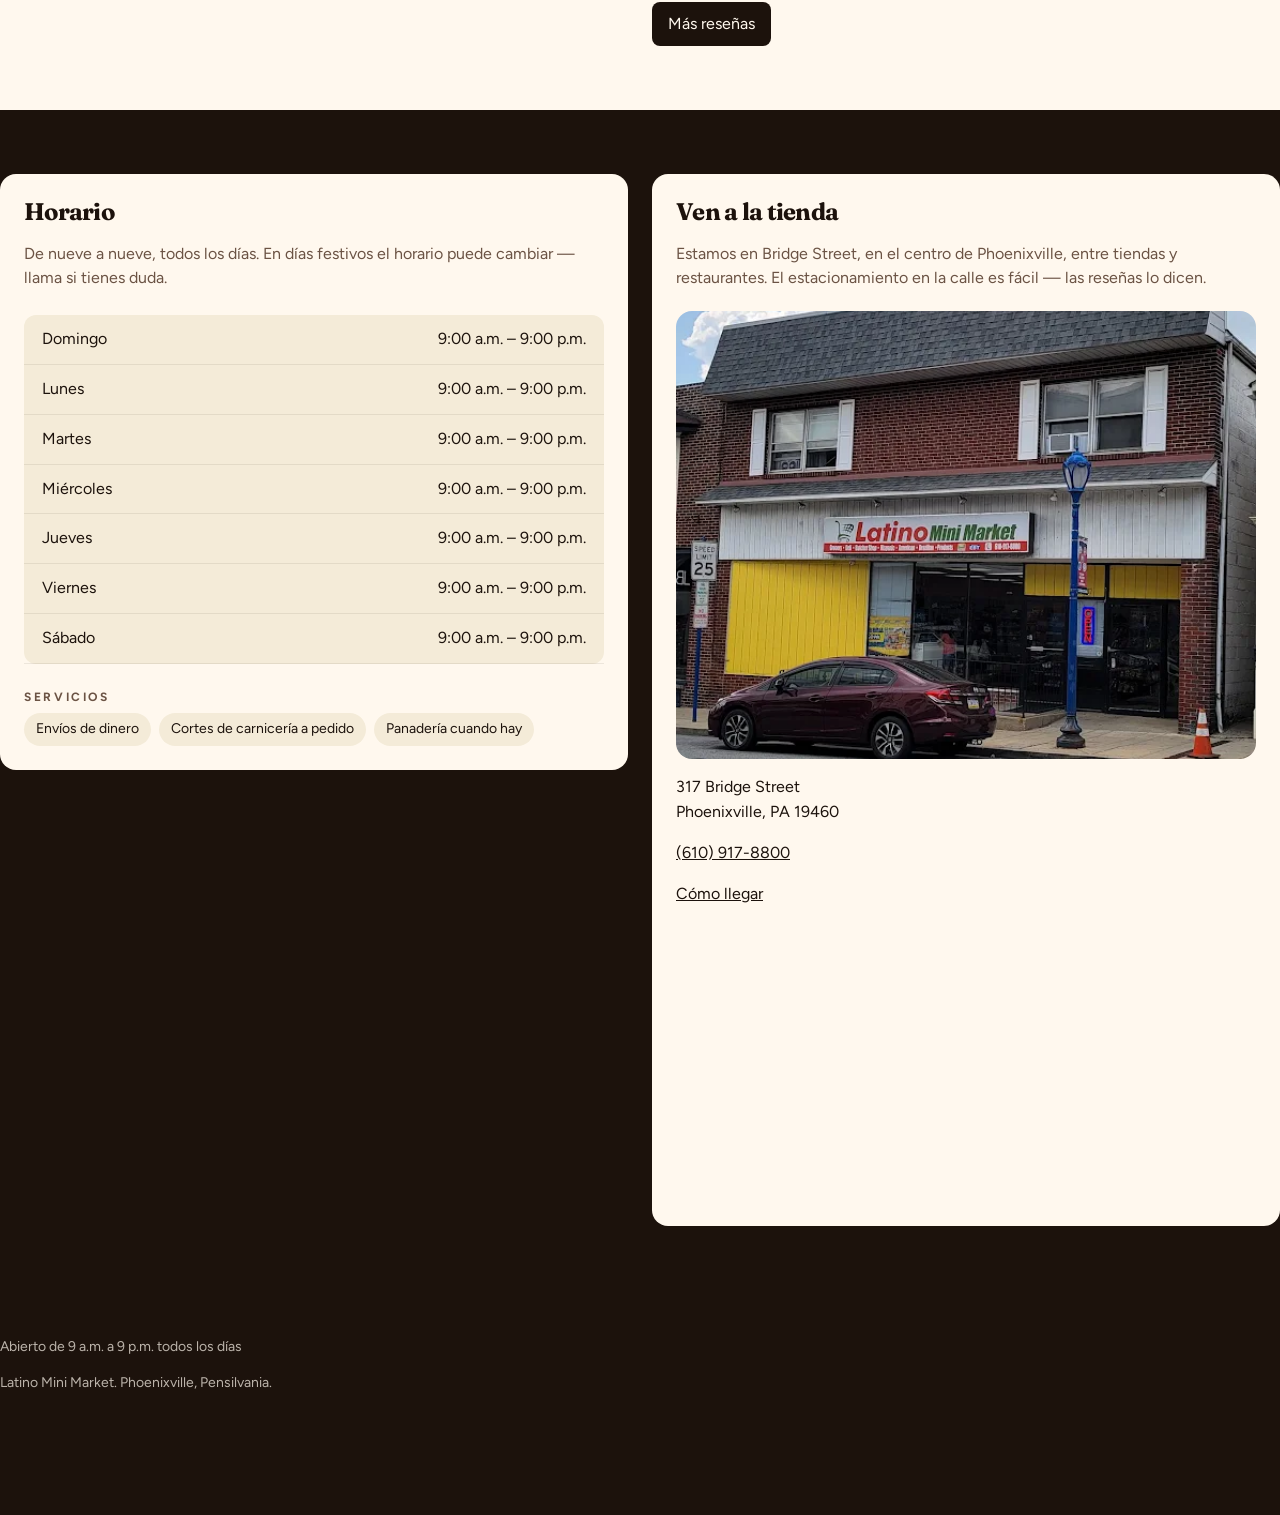
==== commit 21f2dce1: "Default the site to Spanish on first load. English and Portuguese stay on the dock. A saved language" ====
--- a/docs/index.html
+++ b/docs/index.html
@@ -1,6 +1,6 @@
 <!DOCTYPE html>
-<html lang="en" translate="no" class="notranslate">
-  <!-- latino-mini-market pages 20260917e -->
+<html lang="es" translate="no" class="notranslate">
+  <!-- latino-mini-market pages 20260918a -->
   <head>
     <meta charset="utf-8" />
     <meta name="viewport" content="width=device-width, initial-scale=1" />
@@ -20,7 +20,7 @@
       rel="stylesheet"
       href="https://fonts.googleapis.com/css2?family=Figtree:ital,wght@0,400;0,500;0,600;1,400&family=Fraunces:opsz,wght@9..144,500;9..144,600&display=swap"
     />
-    <link rel="stylesheet" href="styles.css?v=20260917e" />
+    <link rel="stylesheet" href="styles.css?v=20260918a" />
   </head>
   <body>
     <header class="header">
@@ -82,7 +82,7 @@
 
     <footer class="footer wrap" id="footer"></footer>
     <div class="dock"><div class="dock-row" id="dock"></div></div>
-    <script src="data.js?v=20260917e"></script>
-    <script src="app.js?v=20260917e"></script>
+    <script src="data.js?v=20260918a"></script>
+    <script src="app.js?v=20260918a"></script>
   </body>
 </html>
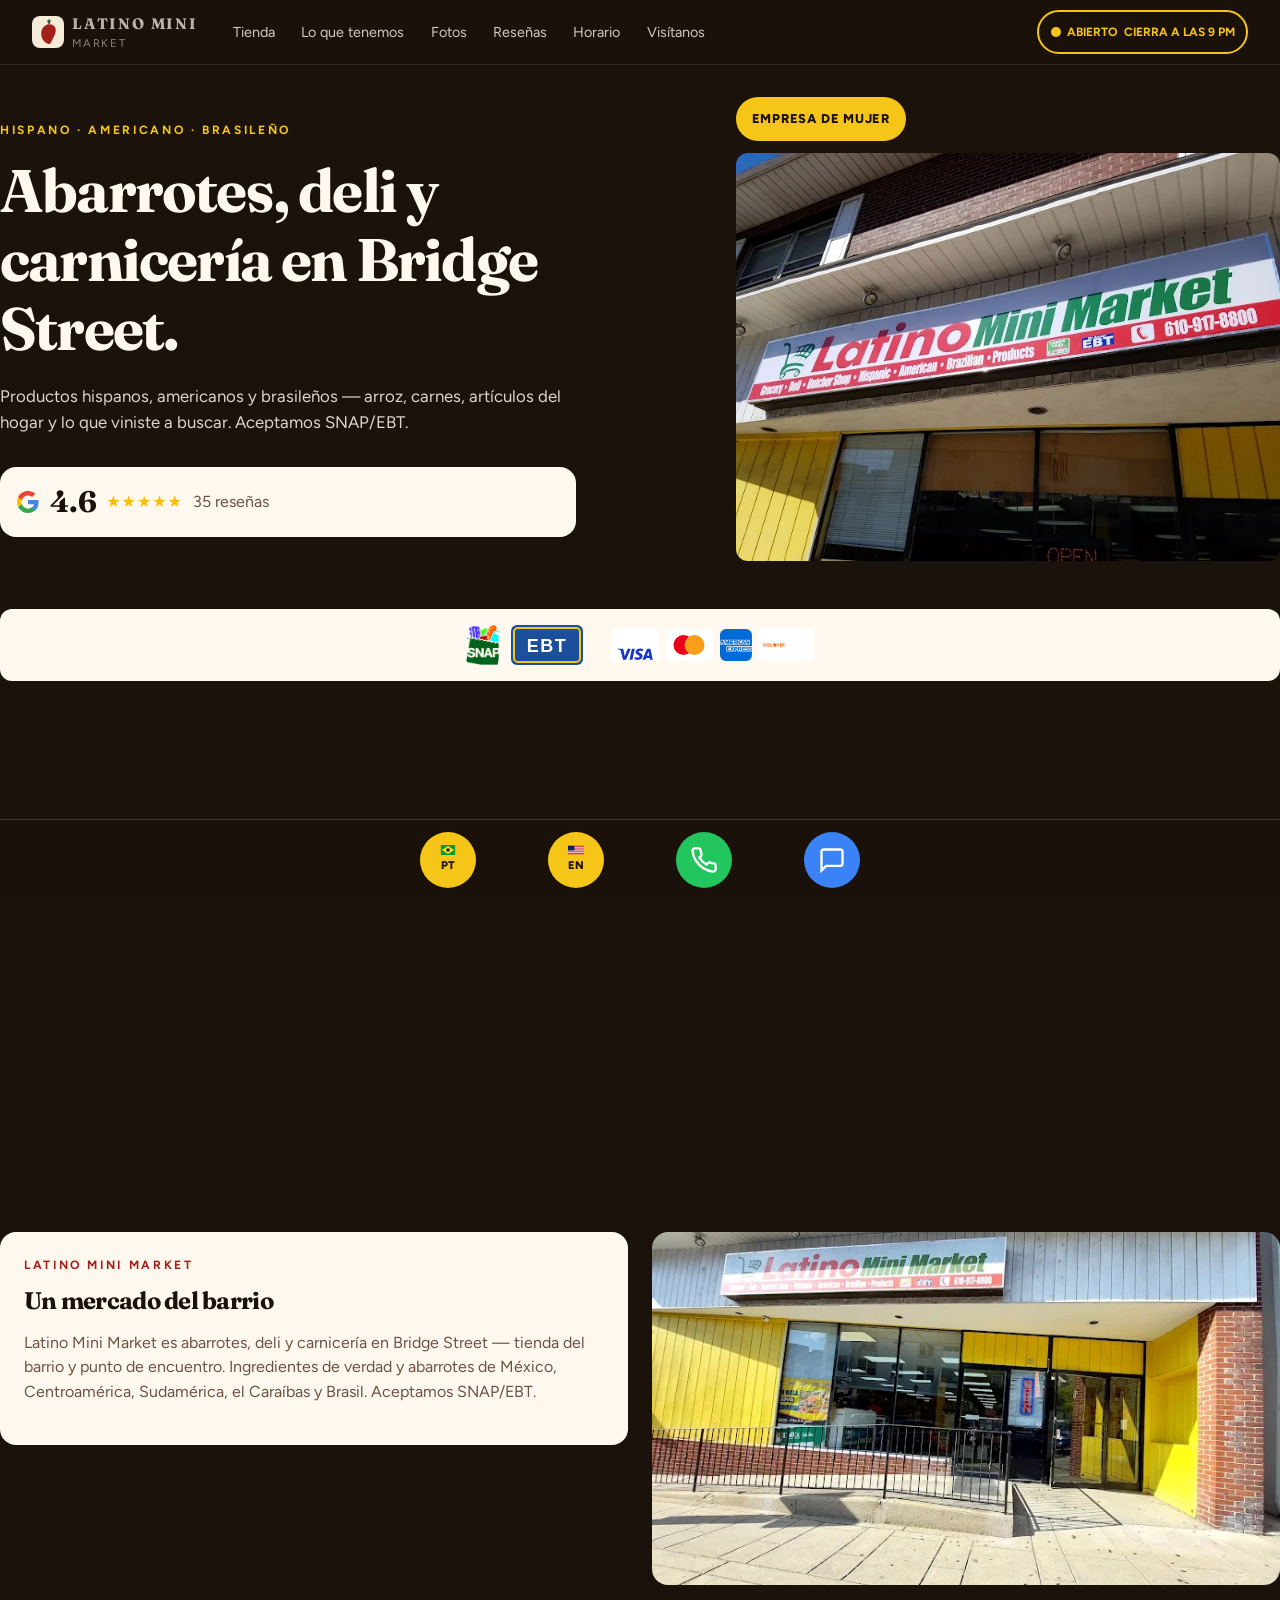
==== commit 043e7125: "Add SEO, faster images, and crawlable store markup. Title, description, canonical, Open Graph image," ====
--- a/docs/index.html
+++ b/docs/index.html
@@ -1,28 +1,104 @@
 <!DOCTYPE html>
 <html lang="es" translate="no" class="notranslate">
-  <!-- latino-mini-market pages 20260918a -->
+  <!-- latino-mini-market pages 20260918b -->
   <head>
     <meta charset="utf-8" />
     <meta name="viewport" content="width=device-width, initial-scale=1" />
-    <title>Latino Mini Market</title>
+    <title>Latino Mini Market | Grocery, Deli & Butcher in Phoenixville, PA</title>
     <meta
       name="description"
-      content="Latino Mini Market — grocery, deli, and butcher on Bridge Street in Phoenixville, PA. Hispanic, American, and Brazilian products. SNAP/EBT welcome. Open 9 AM–9 PM daily. 317 Bridge St, (610) 917-8800."
+      content="Hispanic, American, and Brazilian grocery on Bridge Street. SNAP/EBT welcome. Fresh produce, carnicería, and imports. Open 9 AM–9 PM daily. 317 Bridge St · (610) 917-8800."
     />
+    <meta name="robots" content="index, follow, max-image-preview:large" />
     <meta name="google" content="notranslate" />
+    <meta name="theme-color" content="#a31f1a" />
+    <meta name="author" content="Latino Mini Market" />
+    <meta name="geo.region" content="US-PA" />
+    <meta name="geo.placename" content="Phoenixville" />
+    <meta name="geo.position" content="40.1336;-75.5159" />
+    <meta name="ICBM" content="40.1336, -75.5159" />
+    <link rel="canonical" href="https://sysopx786.github.io/latino-mini-market/" />
     <link rel="icon" type="image/svg+xml" href="favicon.svg" />
-    <link rel="canonical" href="https://sysopx786.github.io/latino-mini-market/" />
-    <meta property="og:title" content="Latino Mini Market" />
-    <meta property="og:image" content="og.jpg" />
+    <link rel="apple-touch-icon" href="og.jpg" />
+    <meta property="og:type" content="website" />
+    <meta property="og:locale" content="es_US" />
+    <meta property="og:locale:alternate" content="en_US" />
+    <meta property="og:locale:alternate" content="pt_BR" />
+    <meta property="og:site_name" content="Latino Mini Market" />
+    <meta property="og:title" content="Latino Mini Market | Grocery, Deli & Butcher in Phoenixville, PA" />
+    <meta
+      property="og:description"
+      content="Hispanic, American, and Brazilian grocery on Bridge Street. SNAP/EBT welcome. Open 9 AM–9 PM daily."
+    />
+    <meta property="og:url" content="https://sysopx786.github.io/latino-mini-market/" />
+    <meta property="og:image" content="https://sysopx786.github.io/latino-mini-market/og.jpg" />
+    <meta property="og:image:width" content="1200" />
+    <meta property="og:image:height" content="630" />
+    <meta property="og:image:alt" content="Latino Mini Market storefront in Phoenixville, Pennsylvania" />
+    <meta name="twitter:card" content="summary_large_image" />
+    <meta name="twitter:title" content="Latino Mini Market | Grocery, Deli & Butcher in Phoenixville, PA" />
+    <meta
+      name="twitter:description"
+      content="Hispanic, American, and Brazilian grocery on Bridge Street. SNAP/EBT welcome. Open 9 AM–9 PM daily."
+    />
+    <meta name="twitter:image" content="https://sysopx786.github.io/latino-mini-market/og.jpg" />
+    <link rel="preload" as="image" href="images/sign.webp" fetchpriority="high" />
     <link rel="preconnect" href="https://fonts.googleapis.com" />
     <link rel="preconnect" href="https://fonts.gstatic.com" crossorigin />
     <link
       rel="stylesheet"
       href="https://fonts.googleapis.com/css2?family=Figtree:ital,wght@0,400;0,500;0,600;1,400&family=Fraunces:opsz,wght@9..144,500;9..144,600&display=swap"
     />
-    <link rel="stylesheet" href="styles.css?v=20260918a" />
+    <link rel="stylesheet" href="styles.css?v=20260918b" />
+    <script type="application/ld+json">
+    {
+      "@context": "https://schema.org",
+      "@type": "GroceryStore",
+      "@id": "https://sysopx786.github.io/latino-mini-market/#store",
+      "name": "Latino Mini Market",
+      "legalName": "Alaia Business Corp",
+      "alternateName": "LATINO MINI MARKET",
+      "url": "https://sysopx786.github.io/latino-mini-market/",
+      "image": [
+        "https://sysopx786.github.io/latino-mini-market/images/storefront.webp",
+        "https://sysopx786.github.io/latino-mini-market/images/sign.webp",
+        "https://sysopx786.github.io/latino-mini-market/og.jpg"
+      ],
+      "logo": "https://sysopx786.github.io/latino-mini-market/favicon.svg",
+      "telephone": "+16109178800",
+      "priceRange": "$",
+      "currenciesAccepted": "USD",
+      "paymentAccepted": "Cash, Credit Card, Debit Card, SNAP, EBT",
+      "address": {
+        "@type": "PostalAddress",
+        "streetAddress": "317 Bridge Street",
+        "addressLocality": "Phoenixville",
+        "addressRegion": "PA",
+        "postalCode": "19460",
+        "addressCountry": "US"
+      },
+      "geo": { "@type": "GeoCoordinates", "latitude": 40.1336, "longitude": -75.5159 },
+      "hasMap": "https://www.google.com/maps/search/?api=1&query=Latinominimarket+317+Bridge+St+Phoenixville+PA+19460",
+      "areaServed": { "@type": "City", "name": "Phoenixville" },
+      "openingHours": "Mo-Su 09:00-21:00",
+      "openingHoursSpecification": [
+        { "@type": "OpeningHoursSpecification", "dayOfWeek": ["Monday","Tuesday","Wednesday","Thursday","Friday","Saturday","Sunday"], "opens": "09:00", "closes": "21:00" }
+      ],
+      "aggregateRating": {
+        "@type": "AggregateRating",
+        "ratingValue": 4.6,
+        "reviewCount": 35,
+        "bestRating": 5,
+        "worstRating": 1
+      }
+    }
+    </script>
   </head>
   <body>
+    <a class="skip" href="#hero">Saltar al contenido</a>
+    <noscript>
+      <p>Latino Mini Market — 317 Bridge Street, Phoenixville, PA 19460. (610) 917-8800. Open 9 AM–9 PM daily. SNAP/EBT accepted.</p>
+    </noscript>
     <header class="header">
       <div class="wrap header-row">
         <a class="brand" href="#top">
@@ -82,7 +158,7 @@
 
     <footer class="footer wrap" id="footer"></footer>
     <div class="dock"><div class="dock-row" id="dock"></div></div>
-    <script src="data.js?v=20260918a"></script>
-    <script src="app.js?v=20260918a"></script>
+    <script src="data.js?v=20260918b"></script>
+    <script src="app.js?v=20260918b"></script>
   </body>
 </html>
--- a/docs/styles.css
+++ b/docs/styles.css
@@ -17,7 +17,7 @@
   --dock: calc(5.75rem + env(safe-area-inset-bottom, 0px));
 }
 * { box-sizing: border-box; }
-html { scroll-behavior: smooth; }
+html { scroll-behavior: smooth; overflow-x: clip; }
 body {
   margin: 0;
   font-family: var(--sans);
@@ -25,6 +25,23 @@
   color: var(--primary-fg);
   line-height: 1.55;
   padding-bottom: var(--dock);
+  overflow-x: clip;
+}
+.skip {
+  position: absolute;
+  left: -999px;
+  top: 0;
+  z-index: 80;
+  padding: 0.75rem 1rem;
+  background: var(--signal);
+  color: var(--signal-fg);
+  font-weight: 700;
+}
+.skip:focus { left: 1rem; top: 1rem; }
+#stock { scroll-margin-top: 5rem; }
+#entrance, #shop, #photos, #reviews, #hours {
+  content-visibility: auto;
+  contain-intrinsic-size: 1px 900px;
 }
 h1, h2, h3, h4 { font-family: var(--display); letter-spacing: -0.03em; line-height: 1.15; margin: 0; }
 img { max-width: 100%; display: block; }
@@ -169,6 +186,8 @@
 .hours { margin: 1.5rem 0 0; padding: 0; background: var(--bg); border-radius: 12px; }
 .map { margin-top: 1rem; border: 0; width: 100%; height: 16rem; border-radius: 12px; }
 .footer { padding: 2rem 0 1rem; color: rgb(255 248 238 / 0.7); font-size: 0.875rem; }
+.footer-nav { display: flex; flex-wrap: wrap; gap: 0.75rem 1.25rem; margin: 0 0 1rem; }
+.footer-nav a { color: var(--primary-fg); text-underline-offset: 3px; }
 .dock {
   position: fixed; inset: auto 0 0 0; z-index: 50;
   background: rgb(28 18 12 / 0.95);
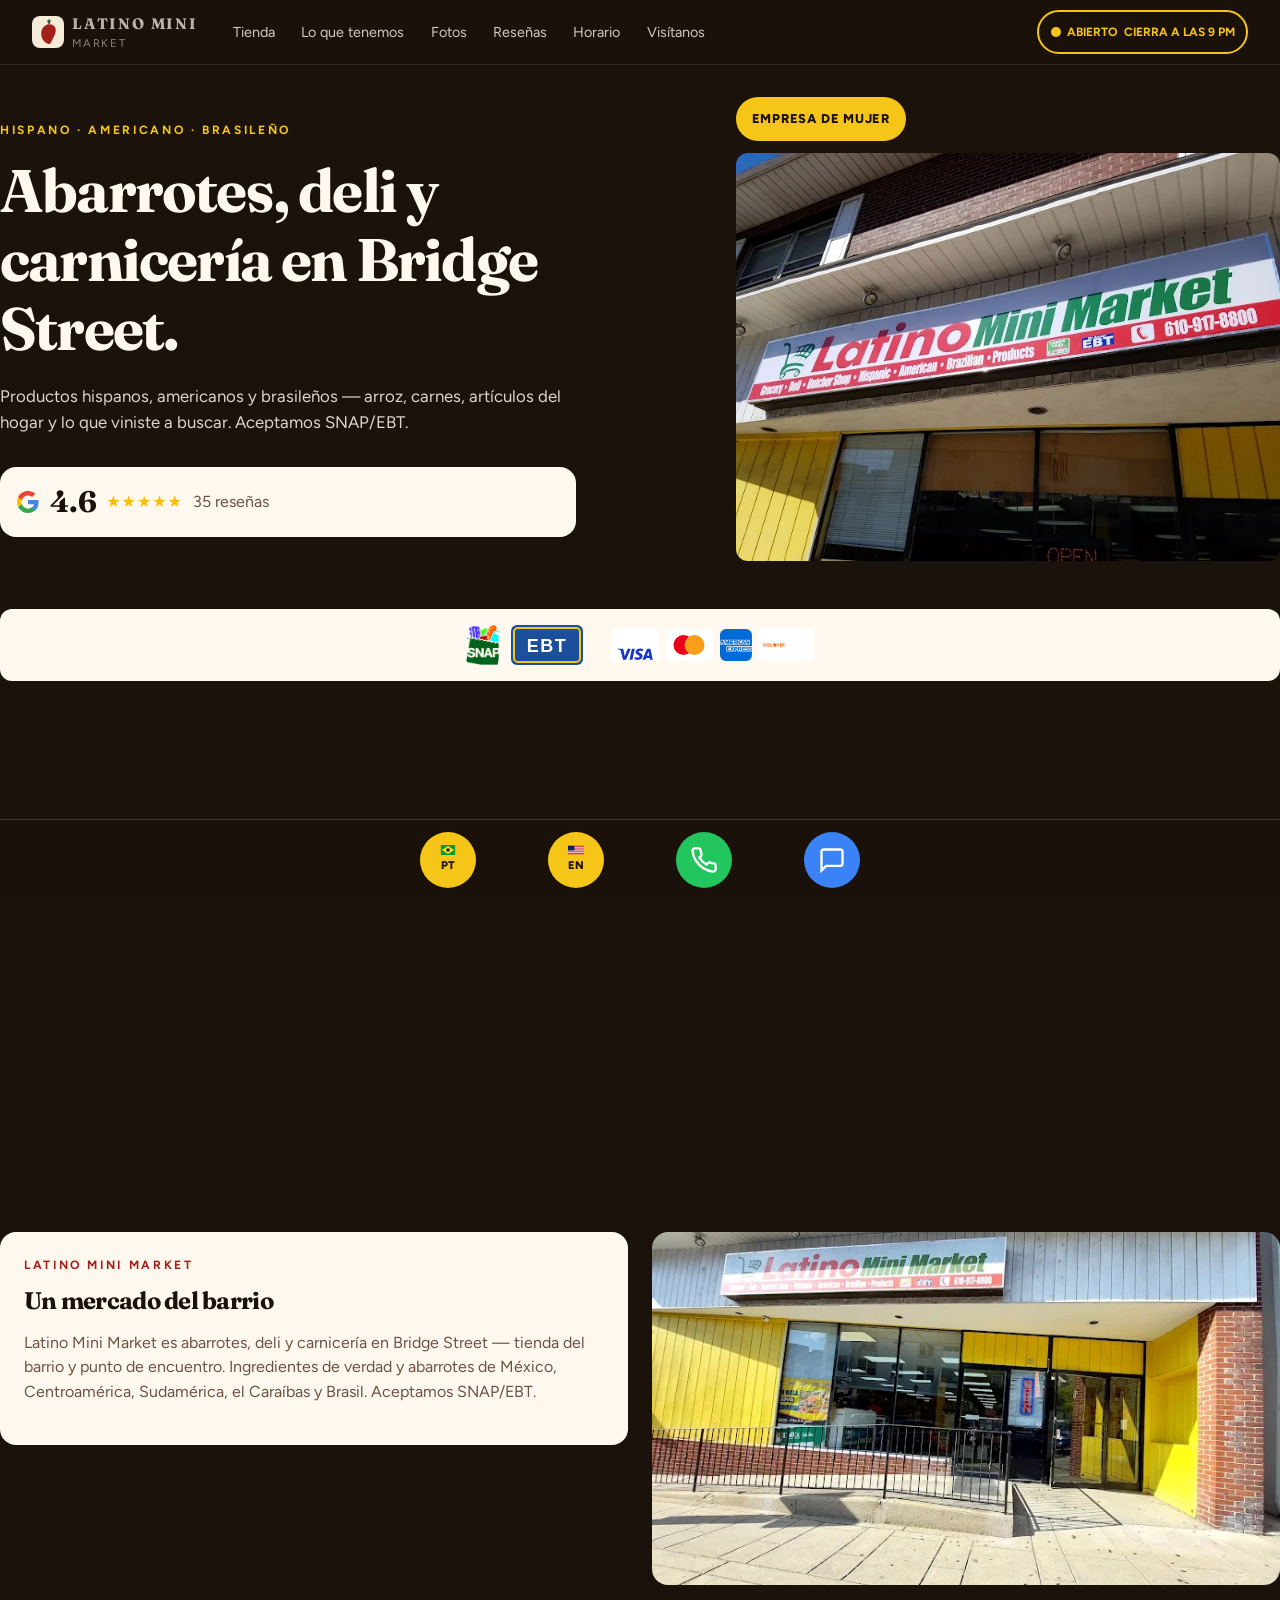
==== commit c78afc21: "Add store photos in two gallery groups. New aisle and close-up shots from the shop, with Spanish/Eng" ====
--- a/docs/index.html
+++ b/docs/index.html
@@ -1,6 +1,6 @@
 <!DOCTYPE html>
 <html lang="es" translate="no" class="notranslate">
-  <!-- latino-mini-market pages 20260918b -->
+  <!-- latino-mini-market pages 20260918c -->
   <head>
     <meta charset="utf-8" />
     <meta name="viewport" content="width=device-width, initial-scale=1" />
@@ -49,7 +49,7 @@
       rel="stylesheet"
       href="https://fonts.googleapis.com/css2?family=Figtree:ital,wght@0,400;0,500;0,600;1,400&family=Fraunces:opsz,wght@9..144,500;9..144,600&display=swap"
     />
-    <link rel="stylesheet" href="styles.css?v=20260918b" />
+    <link rel="stylesheet" href="styles.css?v=20260918c" />
     <script type="application/ld+json">
     {
       "@context": "https://schema.org",
@@ -136,7 +136,10 @@
       </section>
       <section class="section wrap" id="photos">
         <div class="card" id="photos-head"></div>
-        <ul class="gallery" id="gallery"></ul>
+        <h3 class="photos-sub" id="photos-aisles-title"></h3>
+        <ul class="gallery tight" id="gallery-aisles"></ul>
+        <h3 class="photos-sub" id="photos-close-title"></h3>
+        <ul class="gallery tight" id="gallery-close"></ul>
       </section>
       <section class="section paper" id="reviews">
         <div class="wrap">
@@ -158,7 +161,7 @@
 
     <footer class="footer wrap" id="footer"></footer>
     <div class="dock"><div class="dock-row" id="dock"></div></div>
-    <script src="data.js?v=20260918b"></script>
-    <script src="app.js?v=20260918b"></script>
+    <script src="data.js?v=20260918c"></script>
+    <script src="app.js?v=20260918c"></script>
   </body>
 </html>
--- a/docs/styles.css
+++ b/docs/styles.css
@@ -41,7 +41,7 @@
 #stock { scroll-margin-top: 5rem; }
 #entrance, #shop, #photos, #reviews, #hours {
   content-visibility: auto;
-  contain-intrinsic-size: 1px 900px;
+  contain-intrinsic-size: 1px 2400px;
 }
 h1, h2, h3, h4 { font-family: var(--display); letter-spacing: -0.03em; line-height: 1.15; margin: 0; }
 img { max-width: 100%; display: block; }
@@ -166,6 +166,8 @@
 @media (min-width: 640px) { .gallery { grid-template-columns: 1fr 1fr 1fr; } }
 @media (min-width: 1024px) { .gallery { grid-template-columns: 1fr 1fr 1fr 1fr; } }
 .gallery img { aspect-ratio: 1; width: 100%; object-fit: cover; border-radius: 12px; }
+.gallery.tight { margin-top: 1rem; }
+.photos-sub { font-family: var(--display); font-size: 1.65rem; font-weight: 600; margin: 2.5rem 0 0; color: var(--primary-fg); }
 .pantry-shots { grid-template-columns: 1fr 1fr; }
 .pantry-shots img { aspect-ratio: 3/4; object-position: bottom; }
 @media (min-width: 640px) { .pantry-shots { grid-template-columns: 1fr 1fr 1fr; } }
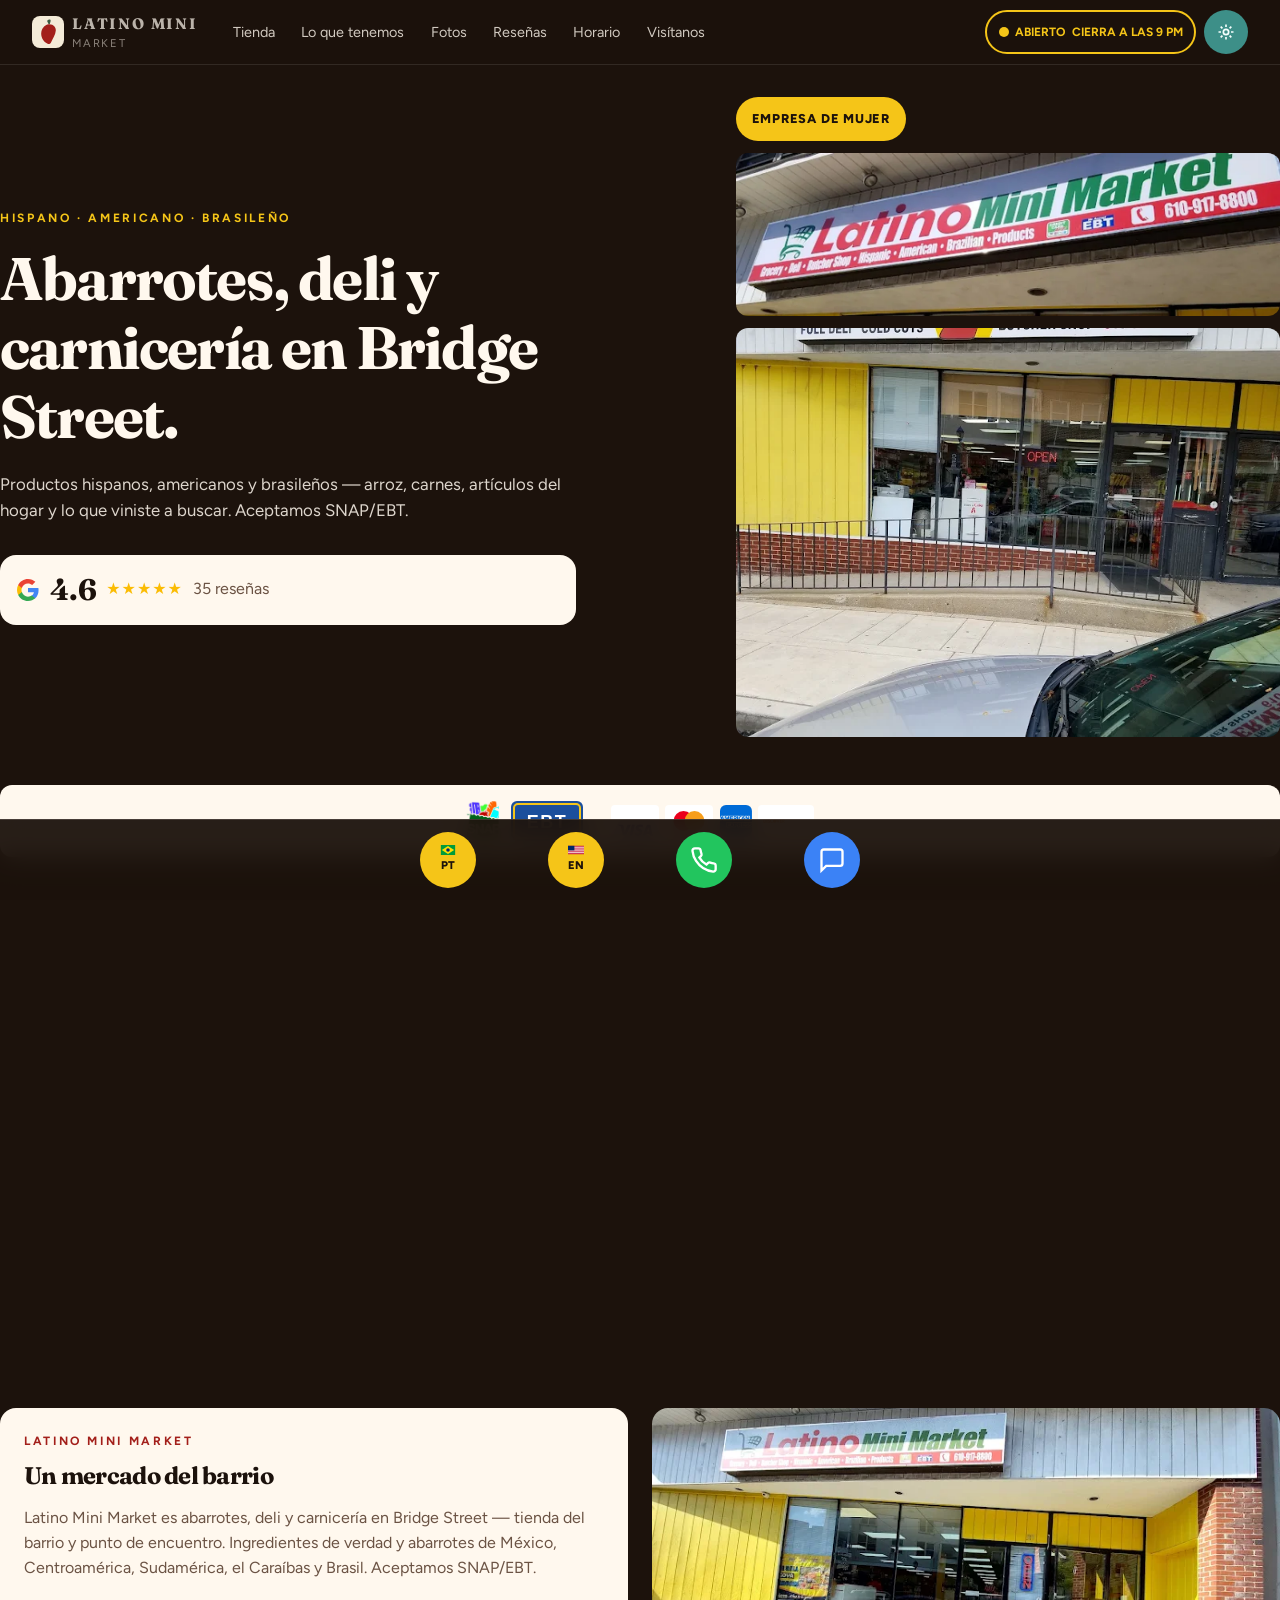
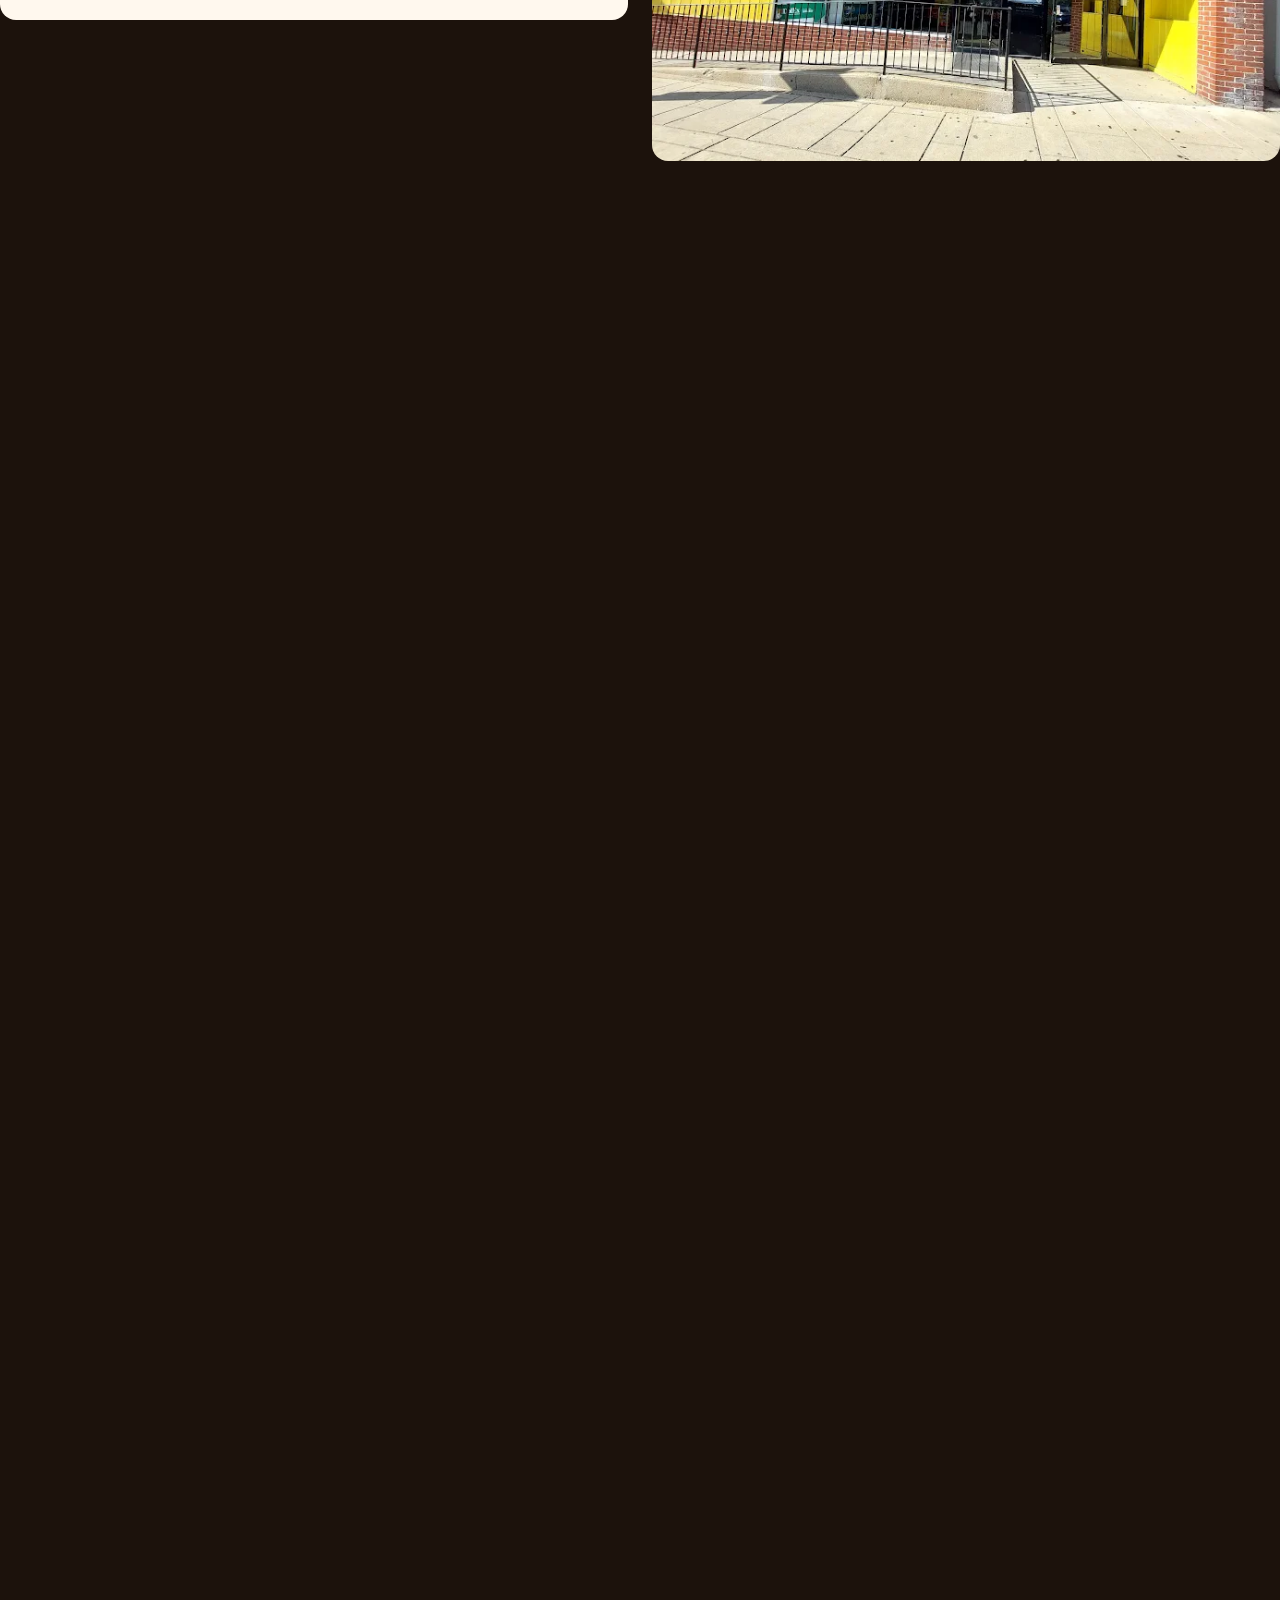
==== commit d805f20d: "Export from Grok" ====
--- a/docs/index.html
+++ b/docs/index.html
@@ -1,6 +1,6 @@
 <!DOCTYPE html>
 <html lang="es" translate="no" class="notranslate">
-  <!-- latino-mini-market pages 20260918c -->
+  <!-- latino-mini-market pages 20260918d -->
   <head>
     <meta charset="utf-8" />
     <meta name="viewport" content="width=device-width, initial-scale=1" />
@@ -42,14 +42,14 @@
       content="Hispanic, American, and Brazilian grocery on Bridge Street. SNAP/EBT welcome. Open 9 AM–9 PM daily."
     />
     <meta name="twitter:image" content="https://sysopx786.github.io/latino-mini-market/og.jpg" />
-    <link rel="preload" as="image" href="images/sign.webp" fetchpriority="high" />
+    <link rel="preload" as="image" href="images/sign-hero.webp" fetchpriority="high" />
     <link rel="preconnect" href="https://fonts.googleapis.com" />
     <link rel="preconnect" href="https://fonts.gstatic.com" crossorigin />
     <link
       rel="stylesheet"
       href="https://fonts.googleapis.com/css2?family=Figtree:ital,wght@0,400;0,500;0,600;1,400&family=Fraunces:opsz,wght@9..144,500;9..144,600&display=swap"
     />
-    <link rel="stylesheet" href="styles.css?v=20260918c" />
+    <link rel="stylesheet" href="styles.css?v=20260918h" />
     <script type="application/ld+json">
     {
       "@context": "https://schema.org",
@@ -111,6 +111,9 @@
         </a>
         <nav id="nav" class="nav" aria-label="Primary"></nav>
         <div id="status" class="status"></div>
+        <button id="ask-btn" class="ask-btn" type="button" aria-label="Ask">
+          <svg width="20" height="20" viewBox="0 0 24 24" fill="none" stroke="currentColor" stroke-width="2"><path d="M12 3v3M12 18v3M3 12h3M18 12h3M5.6 5.6l2.1 2.1M16.3 16.3l2.1 2.1M18.4 5.6l-2.1 2.1M7.7 16.3l-2.1 2.1"/><circle cx="12" cy="12" r="3.2"/></svg>
+        </button>
         <button id="menu-btn" class="menu-btn" type="button" aria-label="Menu">
           <svg width="22" height="22" viewBox="0 0 24 24" fill="none" stroke="currentColor" stroke-width="2"><path d="M4 7h16M4 12h16M4 17h16"/></svg>
         </button>
@@ -161,7 +164,25 @@
 
     <footer class="footer wrap" id="footer"></footer>
     <div class="dock"><div class="dock-row" id="dock"></div></div>
-    <script src="data.js?v=20260918c"></script>
-    <script src="app.js?v=20260918c"></script>
+    <div id="lightbox" hidden>
+      <div class="lb-bar">
+        <p id="lb-count"></p>
+        <button id="lb-close" class="lb-close" type="button" aria-label="Close">
+          <svg width="22" height="22" viewBox="0 0 24 24" fill="none" stroke="currentColor" stroke-width="2"><path d="M18 6 6 18M6 6l12 12"/></svg>
+        </button>
+      </div>
+      <div class="lb-stage" id="lb-stage">
+        <button id="lb-prev" class="lb-nav lb-prev" type="button" aria-label="Previous">
+          <svg width="24" height="24" viewBox="0 0 24 24" fill="none" stroke="currentColor" stroke-width="2"><path d="M15 18 9 12l6-6"/></svg>
+        </button>
+        <img id="lb-img" alt="" />
+        <button id="lb-next" class="lb-nav lb-next" type="button" aria-label="Next">
+          <svg width="24" height="24" viewBox="0 0 24 24" fill="none" stroke="currentColor" stroke-width="2"><path d="m9 18 6-6-6-6"/></svg>
+        </button>
+      </div>
+      <div class="lb-cap"><div id="lb-desc"></div></div>
+    </div>
+    <script src="data.js?v=20260918h"></script>
+    <script src="app.js?v=20260918h"></script>
   </body>
 </html>
--- a/docs/styles.css
+++ b/docs/styles.css
@@ -9,6 +9,8 @@
   --signal-fg: #1c120c;
   --call: #22c55e;
   --sms: #3b82f6;
+  --ask: #3d8f88;
+  --ask-fg: #f4fffd;
   --google: #fbbc04;
   --card: #ffffff;
   --success: #3d5a40;
@@ -38,7 +40,7 @@
   font-weight: 700;
 }
 .skip:focus { left: 1rem; top: 1rem; }
-#stock { scroll-margin-top: 5rem; }
+#stock, #ask { scroll-margin-top: 5rem; }
 #entrance, #shop, #photos, #reviews, #hours {
   content-visibility: auto;
   contain-intrinsic-size: 1px 2400px;
@@ -64,7 +66,12 @@
 .nav { display: none; gap: 0.25rem; margin-left: 1rem; }
 .nav a { padding: 0.5rem 0.7rem; text-decoration: none; font-size: 0.9rem; color: rgb(255 248 238 / 0.8); }
 @media (min-width: 1024px) { .nav { display: flex; } .menu-btn { display: none; } }
-.menu-btn { margin-left: auto; width: 2.75rem; height: 2.75rem; }
+.menu-btn { width: 2.75rem; height: 2.75rem; flex-shrink: 0; }
+.ask-btn {
+  width: 2.75rem; height: 2.75rem; flex-shrink: 0; border-radius: 999px;
+  background: var(--ask); color: var(--ask-fg);
+  display: inline-flex; align-items: center; justify-content: center;
+}
 .status {
   display: inline-flex; align-items: center; gap: 0.4rem;
   height: 2.75rem; padding: 0 0.7rem; margin-left: auto;
@@ -114,6 +121,7 @@
 }
 .sign { width: 100%; border-radius: 12px; overflow: hidden; background: var(--fg); }
 .sign img { width: 100%; height: auto; display: block; }
+.hero-entrance img { aspect-ratio: 4 / 3; object-fit: cover; object-position: center 65%; }
 .kicker { margin-top: 2rem; font-size: 0.75rem; font-weight: 700; letter-spacing: 0.22em; text-transform: uppercase; color: var(--signal); }
 .hero h1 { margin-top: 1rem; max-width: 40rem; font-size: clamp(2rem, 5vw, 3.75rem); }
 .lede { margin-top: 1.25rem; max-width: 36rem; font-size: 1.05rem; color: rgb(255 248 238 / 0.85); }
@@ -165,13 +173,100 @@
 .gallery { display: grid; grid-template-columns: 1fr 1fr; gap: 0.75rem; margin-top: 2.5rem; padding: 0; list-style: none; }
 @media (min-width: 640px) { .gallery { grid-template-columns: 1fr 1fr 1fr; } }
 @media (min-width: 1024px) { .gallery { grid-template-columns: 1fr 1fr 1fr 1fr; } }
-.gallery img { aspect-ratio: 1; width: 100%; object-fit: cover; border-radius: 12px; }
+.gallery li { margin: 0; background: var(--surface); border-radius: 12px; overflow: hidden; }
+.gallery .g-open {
+  display: flex; flex-direction: column; width: 100%; height: 100%;
+  margin: 0; padding: 0; border: 0; border-radius: 12px; overflow: hidden;
+  background: var(--surface); color: inherit; text-align: left; cursor: pointer;
+}
+.gallery .g-open img, .gallery > li > img { aspect-ratio: 1; width: 100%; object-fit: cover; border-radius: 0; display: block; }
+.g-cap {
+  display: -webkit-box; -webkit-line-clamp: 2; -webkit-box-orient: vertical; overflow: hidden;
+  min-height: 2.5rem; padding: 0.5rem 0.65rem 0.65rem;
+  font-size: 0.75rem; font-weight: 600; line-height: 1.3; color: var(--fg);
+}
 .gallery.tight { margin-top: 1rem; }
 .photos-sub { font-family: var(--display); font-size: 1.65rem; font-weight: 600; margin: 2.5rem 0 0; color: var(--primary-fg); }
 .pantry-shots { grid-template-columns: 1fr 1fr; }
-.pantry-shots img { aspect-ratio: 3/4; object-position: bottom; }
+.pantry-shots img, .pantry-shots .g-open img { aspect-ratio: 3/4; object-position: bottom; }
 @media (min-width: 640px) { .pantry-shots { grid-template-columns: 1fr 1fr 1fr; } }
 @media (min-width: 1024px) { .pantry-shots { grid-template-columns: repeat(5, 1fr); } }
+#lightbox {
+  position: fixed; inset: 0; z-index: 100;
+  display: grid;
+  grid-template-rows: auto minmax(0, 1fr) auto;
+  background: var(--fg);
+}
+#lightbox[hidden] { display: none; }
+.lb-bar {
+  display: flex; align-items: center; justify-content: space-between;
+  gap: 0.75rem; padding: 0.75rem 1rem; color: var(--primary-fg);
+}
+.lb-close, .lb-nav {
+  width: 2.75rem; height: 2.75rem; border: 0; border-radius: 999px;
+  display: inline-flex; align-items: center; justify-content: center; cursor: pointer;
+}
+.lb-close { background: var(--surface); color: var(--fg); }
+.lb-stage {
+  position: relative; min-height: 0;
+  display: flex; align-items: center; justify-content: center;
+  padding: 0.5rem 3.25rem;
+}
+.lb-stage img { max-width: 100%; max-height: 100%; object-fit: contain; outline: none; }
+.lb-nav { position: absolute; top: 50%; transform: translateY(-50%); background: var(--signal); color: var(--signal-fg); }
+.lb-prev { left: 0.35rem; }
+.lb-next { right: 0.35rem; }
+.lb-cap {
+  margin: 0 0.75rem 0.75rem;
+  max-height: 42vh; overflow-y: auto;
+  background: var(--surface); color: var(--fg);
+  border-radius: 12px; padding: 1rem;
+}
+.lb-cap p { margin: 0; font-size: 0.95rem; line-height: 1.5; color: var(--muted); }
+.lb-cap .lb-title { margin: 0 0 0.5rem; font-family: var(--display); font-size: 1.15rem; font-weight: 600; line-height: 1.25; color: var(--fg); }
+.lb-chips { margin-top: 0.75rem; }
+.lb-chips p { font-size: 0.7rem; font-weight: 700; letter-spacing: 0.16em; text-transform: uppercase; color: var(--muted); margin: 0 0 0.4rem; }
+@media (min-width: 768px) {
+  #lightbox {
+    grid-template-columns: minmax(0, 1fr) minmax(17rem, 22rem);
+    grid-template-rows: auto minmax(0, 1fr);
+  }
+  .lb-bar { grid-column: 1 / -1; }
+  .lb-cap {
+    grid-column: 2; grid-row: 2;
+    margin: 0 1.25rem 1.25rem 0;
+    max-height: none; align-self: stretch;
+  }
+}
+.ask {
+  margin-top: 1.25rem;
+  background: var(--fg);
+  color: var(--primary-fg);
+  border-radius: 16px;
+  padding: 1rem 1.1rem;
+}
+.ask .kicker { color: var(--ask) !important; display: flex; align-items: center; gap: 0.4rem; }
+.ask-row { display: flex; gap: 0.5rem; }
+.ask-row input {
+  flex: 1; min-width: 0; height: 3rem; border: 0; border-radius: 12px;
+  background: rgb(255 248 238 / 0.1); color: var(--primary-fg); padding: 0 1rem; font: inherit;
+  outline: 1px solid rgb(255 248 238 / 0.15);
+}
+.ask-row input:focus { outline: 2px solid var(--ask); }
+.ask-row input::placeholder { color: rgb(255 248 238 / 0.4); }
+.ask-row button {
+  height: 3rem; border: 0; border-radius: 12px; padding: 0 1rem;
+  background: var(--ask); color: var(--ask-fg); font-weight: 800; cursor: pointer;
+}
+.ask-sug { margin-top: 0.75rem; }
+.ask-sug li { background: rgb(255 248 238 / 0.1); color: var(--primary-fg); }
+.ask-sug button { border: 0; background: transparent; font: inherit; color: inherit; cursor: pointer; padding: 0; }
+#ask-out:not(:empty) {
+  margin-top: 1rem; background: rgb(255 248 238 / 0.08);
+  border-radius: 12px; padding: 1rem;
+}
+#ask-out p { margin: 0; font-size: 0.95rem; color: var(--primary-fg); }
+#ask-out .pills li { background: rgb(61 143 136 / 0.25); color: var(--ask-fg); }
 .paper { background: var(--surface); color: var(--fg); }
 .g-card { background: var(--card); border-radius: 1.25rem; padding: 1.75rem; border: 1px solid rgb(28 18 12 / 0.08); }
 .hist { display: flex; align-items: center; gap: 0.75rem; font-size: 0.875rem; }
@@ -198,6 +293,7 @@
   backdrop-filter: blur(12px);
 }
 .dock-row { max-width: 32rem; margin: 0 auto; display: grid; grid-template-columns: 1fr 1fr 1fr 1fr; justify-items: center; }
+body.lightbox-open .dock { display: none; }
 .circle {
   width: 3.5rem; height: 3.5rem; border-radius: 999px; display: flex; flex-direction: column;
   align-items: center; justify-content: center; gap: 2px; text-decoration: none; font-weight: 800; font-size: 0.7rem;
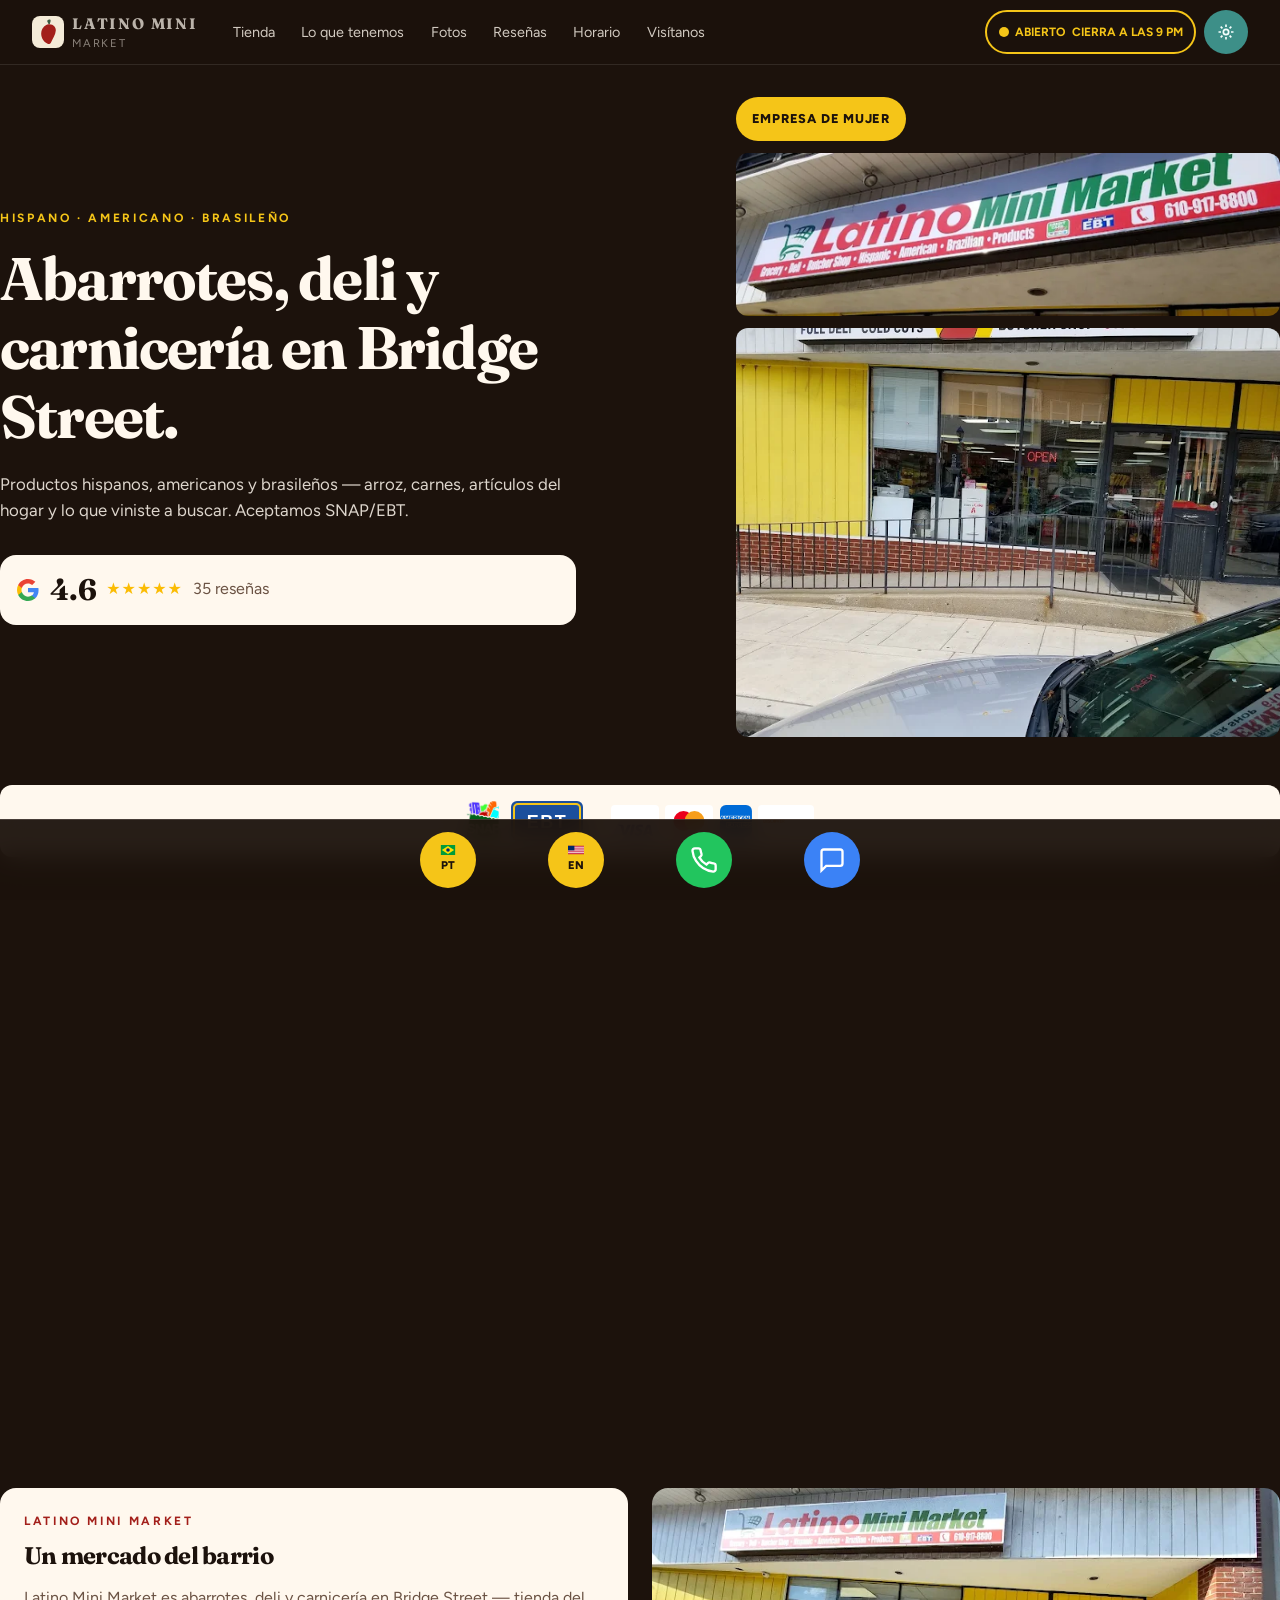
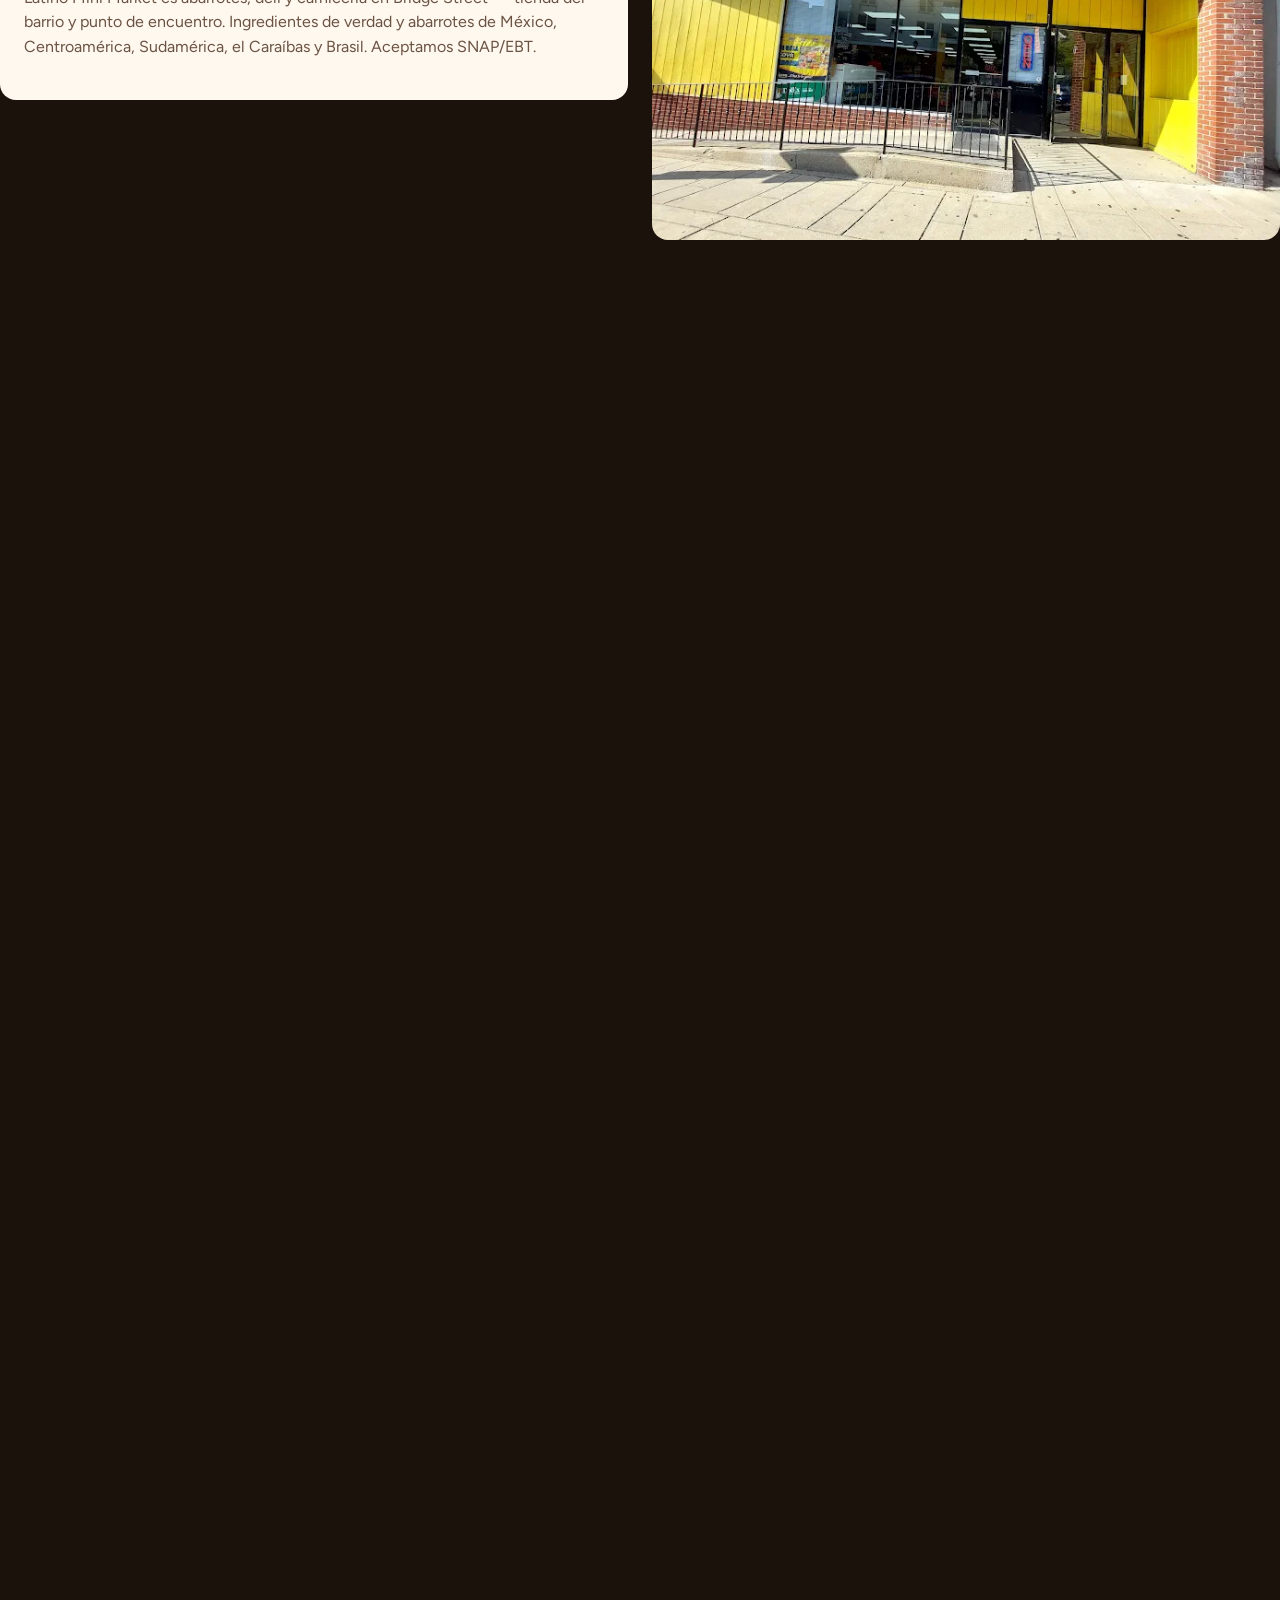
==== commit 21044df1: "Export from Grok" ====
--- a/docs/index.html
+++ b/docs/index.html
@@ -49,7 +49,7 @@
       rel="stylesheet"
       href="https://fonts.googleapis.com/css2?family=Figtree:ital,wght@0,400;0,500;0,600;1,400&family=Fraunces:opsz,wght@9..144,500;9..144,600&display=swap"
     />
-    <link rel="stylesheet" href="styles.css?v=20260918h" />
+    <link rel="stylesheet" href="styles.css?v=20260919a" />
     <script type="application/ld+json">
     {
       "@context": "https://schema.org",
@@ -139,10 +139,7 @@
       </section>
       <section class="section wrap" id="photos">
         <div class="card" id="photos-head"></div>
-        <h3 class="photos-sub" id="photos-aisles-title"></h3>
-        <ul class="gallery tight" id="gallery-aisles"></ul>
-        <h3 class="photos-sub" id="photos-close-title"></h3>
-        <ul class="gallery tight" id="gallery-close"></ul>
+        <div id="gallery-sections"></div>
       </section>
       <section class="section paper" id="reviews">
         <div class="wrap">
@@ -182,7 +179,7 @@
       </div>
       <div class="lb-cap"><div id="lb-desc"></div></div>
     </div>
-    <script src="data.js?v=20260918h"></script>
-    <script src="app.js?v=20260918h"></script>
+    <script src="data.js?v=20260919a"></script>
+    <script src="app.js?v=20260919a"></script>
   </body>
 </html>
--- a/docs/styles.css
+++ b/docs/styles.css
@@ -145,7 +145,6 @@
 .pay-cards img { height: 2rem; width: auto; }
 .pay-cards img[alt="American Express"] { width: 2rem; height: 2rem; object-fit: cover; border-radius: 6px; }
 .video-grid { display: grid; gap: 1rem; margin-top: 1.5rem; }
-@media (min-width: 768px) { .video-grid { grid-template-columns: 1fr 1fr; } }
 .video-grid figure { margin: 0; overflow: hidden; border-radius: 16px; background: var(--fg); }
 .video-grid video { display: block; width: 100%; aspect-ratio: 16 / 9; background: #000; }
 .video-grid figcaption { background: var(--surface); color: var(--fg); padding: 0.75rem 1rem; font-size: 0.9rem; font-weight: 600; }
